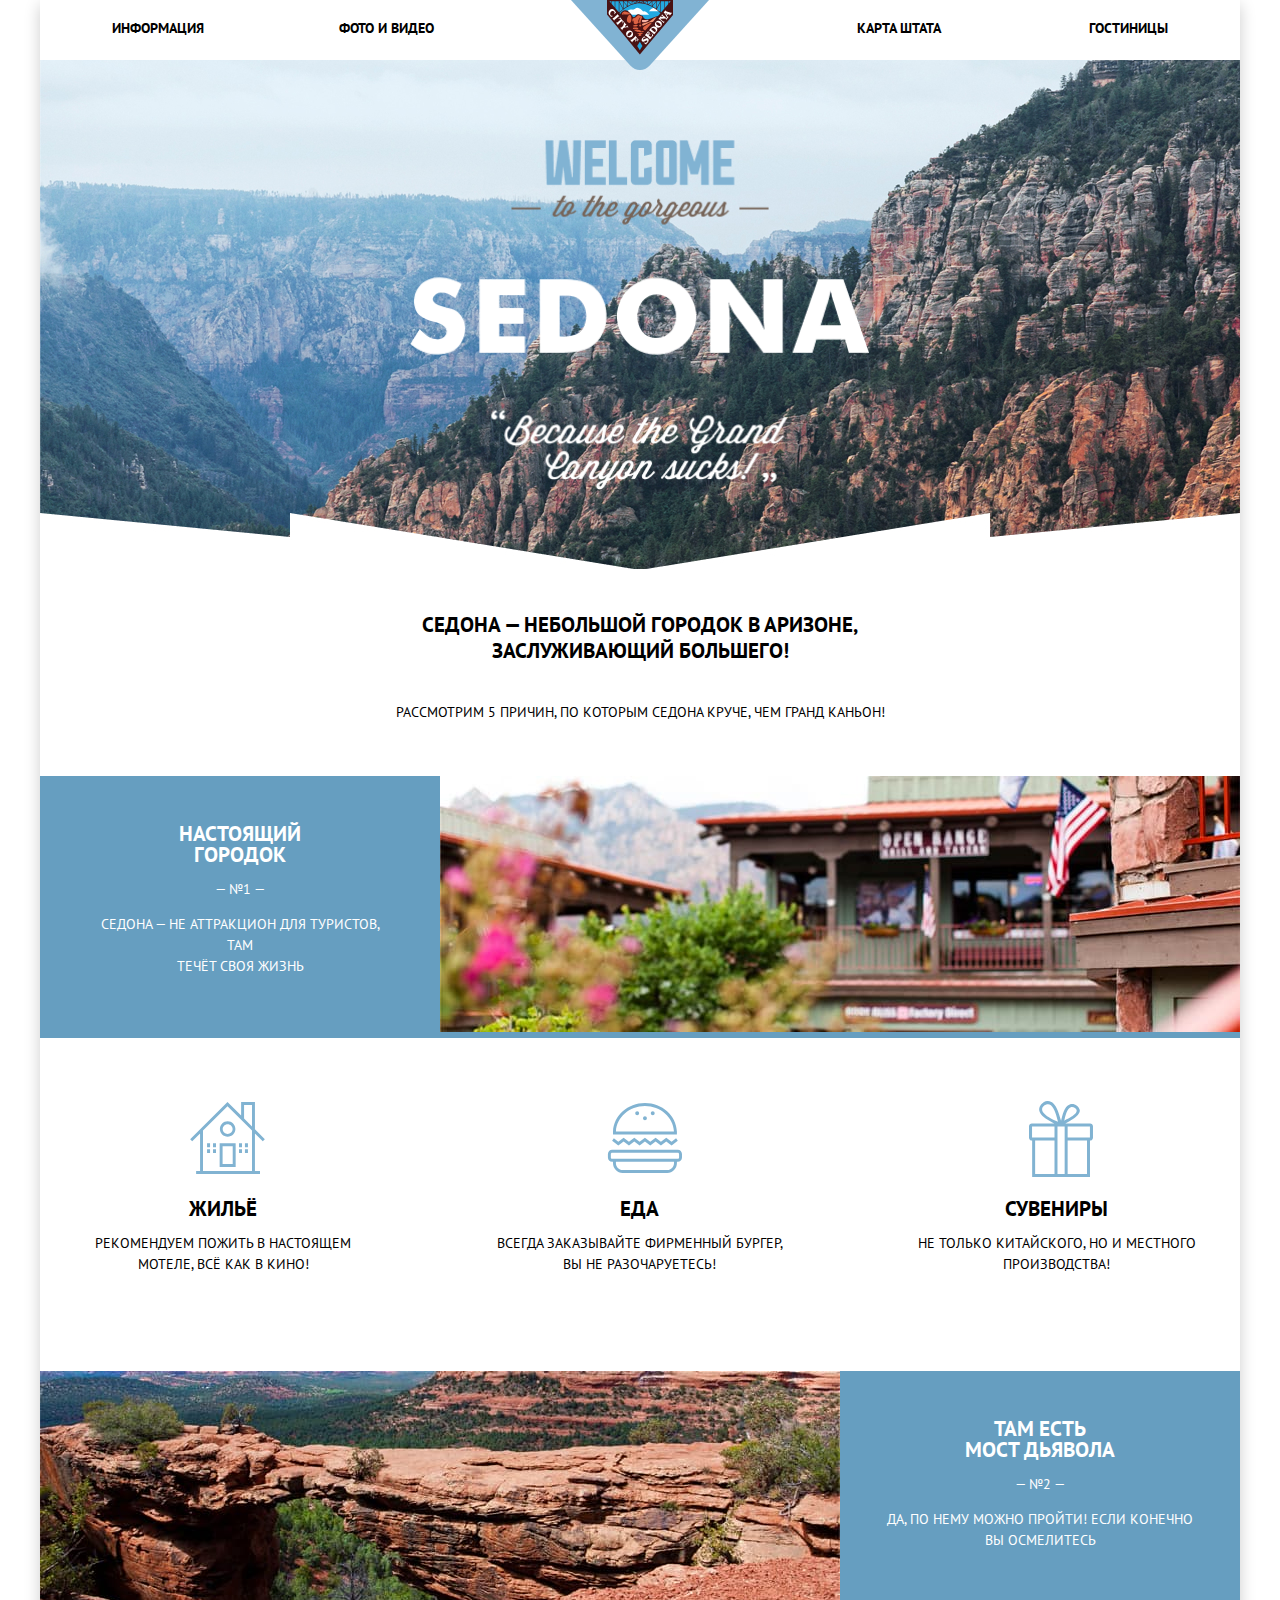
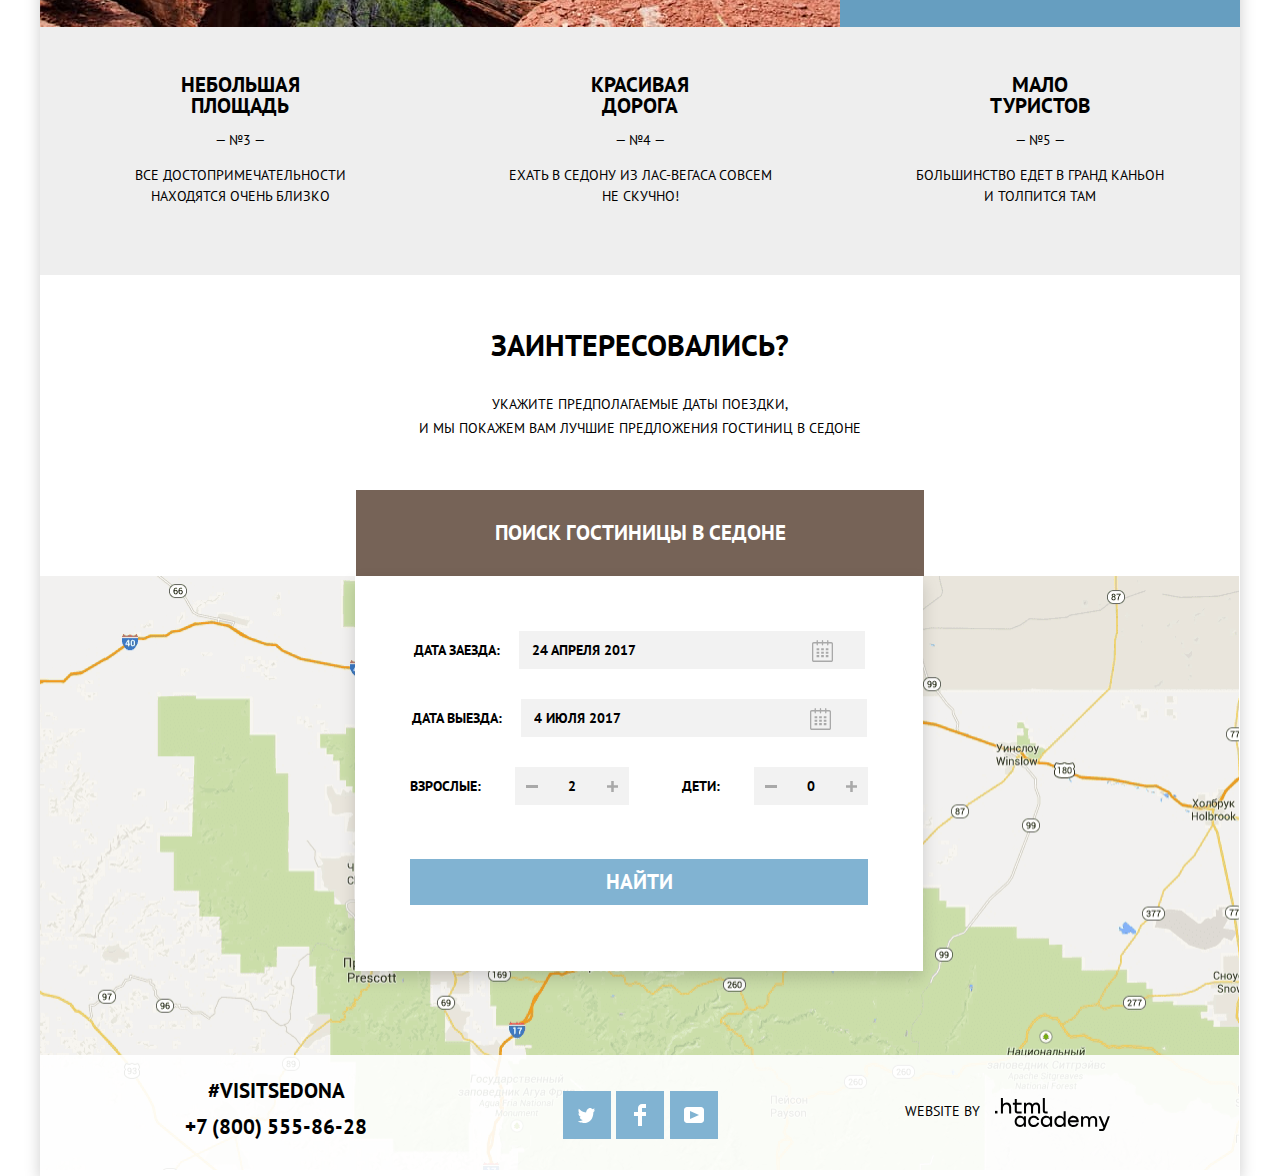
==== index.html @ 88c4867d "поправила ошибку" ====
<!DOCTYPE html>
<html class="page" lang="ru">

<head>
  <meta charset="utf-8">
  <title>Седона</title>
  <link rel="icon" href="favicon.ico">
  <link rel="icon" href="favicon/icon.svg" type="image/svg+xml">
  <link rel="apple-touch-icon" href="favicon/icon180.png">
  <link rel="manifest" href="manifest.webmanifest">
  <link rel="stylesheet"
    href="https://fonts.googleapis.com/css2?family=PT+Sans:wght@400;700&display=swap;subset=latin,cyrillic">
  <link href="css/normalize.css" rel="stylesheet">
  <link href="css/style.css" rel="stylesheet">
</head>

<body class="page-body">
  <div class="container">
    <header class="main-header">
      <a class="main-header-logo">
        <img src="img/logo_sedona.svg" width="138" height="70" alt="Логотип Седоны">
      </a>
      <nav class="main-navigation">
        <ul class="site-navigation reset-list">
          <li><a href="blank.html">Информация</a></li>
          <li><a href="blank.html">Фото и видео</a></li>
          <li><a href="blank.html">Карта штата</a></li>
          <li><a href="catalog.html">Гостиницы</a></li>
        </ul>
      </nav>
    </header>
    <main class="main main-index">
      <h1 class="visually-hidden">Седона</h1>
      <section class="welcome">
        <div class="welcome-intro"><img src="img/welcome.png" width="460" height="350"
            alt="Welcome to the gorgeous Sedona"></div>
        <section class="description">
          <h2>Седона — небольшой городок в Аризоне,<br>
            заслуживающий большего!</h2>
          <p>Рассмотрим 5 причин, по которым Седона круче, чем гранд каньон!</p>
        </section>
      </section>
      <section class="reasons">
        <h2 class="visually-hidden">Причины</h2>
        <ol class="reasons-list reset-list">
          <li class="reasons-item">
            <section class="first-reason">
              <h3>Настоящий<br>
                городок</h3>
              <p>— №1 —</p>
              <p>Седона — не аттракцион для туристов, там<br>
                течёт своя жизнь</p>
            </section>
            <div>
              <img class="reasons-img" src="img/town.jpg" width="800" height="256" alt="Городок">
            </div>
          </li>
          <li class="reasons-item">
            <section class="first-reason">
              <h3>Там есть<br>
                Мост дьявола</h3>
              <p>— №2 —</p>
              <p>Да, по нему можно пройти! Если конечно<br>
                вы осмелитесь</p>
            </section>
            <div class="two-reason">
              <img class="reasons-img" src="img/devil_bridge.jpg" width="800" height="256" alt="Мост дьявола">
            </div>
          </li>
          <li>
            <ol class="second-reasons-list reset-list">
              <li class="second-reasons-item">
                <section>
                  <h3>Небольшая<br>площадь</h3>
                  <p>— №3 —</p>
                  <p>Все достопримечательности<br>
                    находятся очень близко</p>
                </section>
              </li>
              <li class="second-reasons-item">
                <section >
                  <h3>Красивая<br>
                    дорога</h3>
                  <p>— №4 —</p>
                  <p>Ехать в Седону из Лас-вегаса совсем<br>
                    не скучно!</p>
                </section>
              </li>
              <li class="second-reasons-item">
                <section>
                  <h3>Мало<br>
                    туристов</h3>
                  <p>— №5 —</p>
                  <p>Большинство едет в Гранд каньон<br>
                    и толпится там</p>
                </section>
              </li>
            </ol>
          </li>
          <li class="advantages">
            <ul class="advantages-list reset-list">
              <li class="advantage-item advantage-item-house">
                <section>
                  <h3>Жильё</h3>
                  <p>Рекомендуем пожить в настоящем<br> мотеле, всё как в кино!</p>
                </section>
              </li>
              <li class="advantage-item advantage-item-food">
                <section>
                  <h3>Еда</h3>
                  <p>Всегда заказывайте фирменный бургер,<br> вы не разочаруетесь!</p>
                </section>
              </li>
              <li class="advantage-item advantage-item-souvenir">
                <section>
                  <h3>Сувениры</h3>
                  <p>Не только китайского, но и местного<br>
                    производства!</p>
                </section>
              </li>
            </ul>
          </li>
        </ol>
      </section>
      <section class="search-form">
        <h2>Заинтересовались?</h2>
        <p>Укажите предполагаемые даты поездки,<br>
          и мы покажем вам лучшие предложения гостиниц в Седоне</p>
        <button class="button button-brown button-big" type="button"><span>Поиск гостиницы в Седоне</span></button>
        <section class="search-form-popup">
          <form class="search-form-intro" action="catalog.html" method="get">
            <p class="search-item search-date">
              <label for="arrival-date">Дата заезда:</label>
              <input id="arrival-date" type="text" name="date" placeholder="24 апреля 2017">
            </p>
            <p class="search-item search-date">
              <label for="departure-date">Дата выезда:</label>
              <input id="departure-date" type="text" name="date" placeholder="4 июля 2017">
            </p>
            <div class="search-adults-children">
            <p class="search-item search-people">
              <label for="num-adults">Взрослые:</label>
              <input type="number" min="1" max="10" step="1" id="num-adults" name="num-adults" placeholder="2">
            </p>
            <p class="search-item search-people">
              <label for="num-children">Дети:</label>
              <input type="number" min="0" max="10" step="1" id="num-children" name="num-children" placeholder="0">
            </p>
            </div>
            <button class="button button-blue button-mid" type="submit"><span>Найти</span></button>
          </form>
        </section>
      </section>
      <section class="map">
        <img src="img/map.png" width="1199" height="594"
          alt="Карта, Седона расположена на юге от Флагстаффа по трассе 89А">
      </section>
    </main>
    <footer class="main-footer">
        <section class="footer-contacts">
          <p>#VISITSEDONA</p>
          <a class="phone" href="tel:+78005558628">+7 (800) 555-86-28</a>
        </section>
        <section class="footer-social">
          <ul class="reset-list">
            <li>
              <a class="social-button" href="#">
                <svg width="17" height="17" viewBox="0 0 17 17" fill="none" xmlns="http://www.w3.org/2000/svg">
                  <path
                    d="M10.95 1.14403C12.635 0.648028 13.934 1.41403 14.527 2.32303C15.2 2.09203 15.858 1.84203 16.538 1.61503C16.5249 2.30139 16.2117 2.94755 15.681 3.38303C16.366 3.55303 16.985 2.89203 16.985 2.89203C16.816 3.89203 15.979 4.68003 15.422 4.91603C15.191 11.666 12.247 16.133 5.34498 15.998H4.89898C4.48898 15.998 0.734977 15.538 0.000976562 14.111C2.27198 14.307 3.89398 13.689 4.69398 12.934C3.73398 12.634 2.01498 12.457 1.71498 9.98403C2.06398 10.09 2.27898 10.212 2.90498 10.103C1.70498 9.24703 0.373977 8.53003 0.447977 6.33003C0.732977 6.65803 1.51498 6.86603 1.78798 6.80203C1.08498 6.56103 -0.182023 3.44203 0.893977 1.85003C2.71198 3.70403 4.62898 5.45603 8.04598 5.62303C8.25398 3.33003 9.18298 1.79303 10.95 1.14403Z"
                    fill="white" />
                </svg>
              </a>
            </li>
            <li>
              <a class="social-button" href="#">
                <svg width="12" height="22" viewBox="0 0 12 22" fill="none" xmlns="http://www.w3.org/2000/svg">
                  <path d="M12 4V0H8C5.79086 0 4 1.79086 4 4V8H0V12H4V22H8V12H12V8H8V4H12Z" fill="white" />
                </svg>
              </a>
            </li>
            <li>
              <a class="social-button" href="#">
                <svg width="20" height="16" viewBox="0 0 20 16" fill="none" xmlns="http://www.w3.org/2000/svg">
                  <path fill-rule="evenodd" clip-rule="evenodd"
                    d="M3 0H17C18.65 0 20 1.35 20 3V13C20 14.65 18.65 16 17 16H3C1.35 16 0 14.65 0 13V3C0 1.35 1.35 0 3 0ZM6.027 4.002V11.998L15.014 8L6.027 4.002Z"
                    fill="white" />
                </svg>
              </a>
            </li>
          </ul>
        </section>
        <p class="footer-copyright">
          Website by
          <a class="logo-academy" href="https://htmlacademy.ru/intensive/htmlcss">
            <svg width="115" height="34" viewBox="0 0 115 34" fill="none" xmlns="http://www.w3.org/2000/svg">
              <g clip-path="url(#clip0)">
                <path d="M0 12.8806V15.4567H2.45789V12.8806H0Z" fill="black" />
                <path
                  d="M11.6466 4.52965C10.0863 4.52965 8.82534 5.23807 8.03454 6.26851H7.94905V0H5.91864V15.4566H7.94905V10.1541C7.94905 8.02886 9.27418 6.50466 11.2191 6.50466C13.0572 6.50466 14.1258 7.87858 14.1258 9.72478V15.4566H16.1563V9.35984C16.1563 6.41878 14.3396 4.52965 11.6466 4.52965Z"
                  fill="black" />
                <path
                  d="M26.6171 4.8303H21.8082V1.07349H19.7778V4.8303H17.8542V6.80531H19.7778V12.7947C19.7778 14.5121 20.7396 15.4567 22.4708 15.4567H26.6171V13.4602H22.8769C22.193 13.4602 21.8082 13.0738 21.8082 12.4083V6.80531H26.6171V4.8303Z"
                  fill="black" />
                <path
                  d="M41.1215 4.55103C39.497 4.55103 38.2576 5.34532 37.5736 6.61191H37.5095C36.8897 5.3668 35.7356 4.55103 34.154 4.55103C32.7434 4.55103 31.6746 5.30238 31.0336 6.35431H30.948V4.83011H29.0031V15.4565H31.0336V10.0038C31.0336 8.00729 32.0806 6.54752 33.6624 6.50458C35.1584 6.46164 36.0347 7.53502 36.0347 9.14507V15.4565H38.0652V9.83203C38.0652 7.44915 39.4758 6.50458 40.6941 6.50458C42.1688 6.50458 43.0452 7.53502 43.0452 9.14507V15.4565H45.0754V8.9304C45.0754 6.35431 43.6221 4.55103 41.1215 4.55103Z"
                  fill="black" />
                <path
                  d="M47.8271 12.7088C47.8271 14.4476 48.8103 15.4566 50.6269 15.4566H52.6359V13.4816H50.9261C50.2422 13.4816 49.8574 13.0952 49.8574 12.4297V0H47.8271V12.7088Z"
                  fill="black" />
                <path
                  d="M28.9048 19.7063H28.8192C28.027 18.6392 26.7425 17.8923 25.0295 17.8709C21.882 17.8282 19.6338 20.1544 19.6338 23.441C19.6338 26.749 21.9248 29.0752 25.008 29.0326C26.7637 29.0111 28.027 28.2215 28.8192 27.0903H28.9048V28.7336H30.9177V18.1697H28.9048V19.7063ZM25.3077 27.0691C23.081 27.0691 21.6679 25.4471 21.6679 23.441C21.6679 21.435 23.081 19.813 25.3077 19.813C27.4703 19.813 28.8836 21.435 28.8836 23.441C28.8836 25.4259 27.4703 27.0691 25.3077 27.0691Z"
                  fill="black" />
                <path
                  d="M44.2095 22.0111C43.717 19.6208 41.5973 17.8708 38.8139 17.8708C35.4524 17.8708 33.2042 20.3251 33.2042 23.4409C33.2042 26.5567 35.4524 29.0325 38.8139 29.0325C41.5973 29.0325 43.717 27.2397 44.2095 24.8281H42.0898C41.6617 26.1727 40.3984 27.0903 38.8354 27.0903C36.6513 27.0903 35.2381 25.447 35.2381 23.4409C35.2381 21.4349 36.6513 19.8129 38.8354 19.8129C40.4625 19.8129 41.6617 20.7733 42.0898 22.0111H44.2095Z"
                  fill="black" />
                <path
                  d="M55.0836 19.7063H54.998C54.2058 18.6392 52.921 17.8923 51.2081 17.8709C48.0607 17.8282 45.8125 20.1544 45.8125 23.441C45.8125 26.749 48.1036 29.0752 51.1866 29.0326C52.9425 29.0111 54.2058 28.2215 54.998 27.0903H55.0836V28.7336H57.0962V18.1697H55.0836V19.7063ZM51.4866 27.0691C49.2596 27.0691 47.8466 25.4471 47.8466 23.441C47.8466 21.435 49.2596 19.813 51.4866 19.813C53.6491 19.813 55.0622 21.435 55.0622 23.441C55.0622 25.4259 53.6491 27.0691 51.4866 27.0691Z"
                  fill="black" />
                <path
                  d="M68.6538 19.813H68.5682C67.776 18.6819 66.4483 17.8923 64.7568 17.871C61.6738 17.8283 59.3827 20.1545 59.3827 23.4624C59.3827 26.749 61.6309 29.0753 64.7783 29.0326C66.4483 29.0111 67.776 28.2642 68.5468 27.1972H68.6538V28.7336H70.6665V13.3679H68.6538V19.813ZM65.0568 27.0904C62.8298 27.0904 61.4168 25.4685 61.4168 23.4624C61.4168 21.4563 62.8298 19.8343 65.0568 19.8343C67.2193 19.8343 68.6324 21.4776 68.6324 23.4624C68.6324 25.4685 67.2193 27.0904 65.0568 27.0904Z"
                  fill="black" />
                <path
                  d="M78.3297 17.8708C75.0752 17.8708 72.8483 20.3678 72.8483 23.4623C72.8483 26.4714 74.9467 29.0325 78.3724 29.0325C80.8561 29.0325 82.8475 27.6879 83.5541 25.447H81.4342C80.9634 26.4502 79.8286 27.0903 78.4582 27.0903C76.5312 27.0903 75.1608 25.8098 75.0108 24.1666H83.7682C84.0464 20.6452 81.8412 17.8708 78.3297 17.8708ZM78.2868 19.8129C79.9783 19.8129 81.2416 20.8586 81.5627 22.3739H75.0538C75.3534 20.88 76.6168 19.8129 78.2868 19.8129Z"
                  fill="black" />
                <path
                  d="M98.1985 17.8921C96.5713 17.8921 95.3295 18.6817 94.6443 19.9409H94.5799C93.9591 18.703 92.8029 17.8921 91.2184 17.8921C89.8054 17.8921 88.7347 18.639 88.0924 19.6848H88.0068V18.1695H86.0583V28.7334H88.0924V23.3128C88.0924 21.328 89.1417 19.8768 90.7261 19.8341C92.2247 19.7915 93.1028 20.8585 93.1028 22.4591V28.7334H95.1368V23.1421C95.1368 20.7732 96.5499 19.8341 97.7703 19.8341C99.2477 19.8341 100.125 20.8585 100.125 22.4591V28.7334H102.16V22.2457C102.16 19.6848 100.704 17.8921 98.1985 17.8921Z"
                  fill="black" />
                <path
                  d="M109.441 27.0477L105.801 18.1697H103.553L108.392 29.7368L108.371 29.7794C108.028 30.6544 107.643 30.9745 106.701 30.9745H104.196V33.0019H106.701C108.542 33.0019 109.527 32.1696 110.212 30.3769L114.88 18.1697H112.803L109.441 27.0477Z"
                  fill="black" />
              </g>
              <defs>
                <clipPath id="clip0">
                  <rect width="115" height="33.0294" fill="white" />
                </clipPath>
              </defs>
            </svg>
          </a>
        </p>
    </footer>
  </div>
</body>

</html>
---- css/style.css ----
:root {
  --basic-blue: #81B3D2;
  --basic-dark-blue: #669EC0;
  --basic-deep-blue: #5496BD;
  --basic-brown: #766357;
  --basic-dark-brown: #604E43;
  --basic-deep-brown: #503E33;
  --basic-black: #000000;
  --basic-neutral: #eeeeee;
  --basic-gray: #f2f2f2;
  --basic-white: #ffffff;
  --basic-dark-gray: #888888;
  --basic-warm-gray: #BDBBBC;
  --basic-light-gray: #e5e5e5;
  --basic-pastel-gray: #ebebeb;
  --basic-deep-gray: #666666;
  --basic-shadow-black: rgba(0, 0, 0, 0.25);
  --basic-white-transparent: rgba(255, 255, 255, 0.3);
  --basic-transparent: rgba(255, 255, 255, 0.9);
  --basic-shadow-gray: rgba(0, 1, 1, 0.15);
  --basic-shadow-dark-gray: rgba(0, 1, 1, 0.2);
}

/*===== global =====*/

.page-body {
  width:100%;
  min-width: 1200px;
  margin: 0;
  padding: 0;
   
  font-family: "PT Sans", Arial, sans-serif;
  font-size: 14px;
  line-height: 21px;
  font-weight: 400;
  text-transform: uppercase;
  color: var(--basic-black);
}

.container{
  display: grid;
  grid-template-rows: min-content 1fr min-content;
  align-content: start;
  width: 1200px;
  margin: 0 auto;

  background-color: var(--basic-white);
  box-shadow: 0px 5px 15px var(--basic-shadow-dark-gray);
}

.reset-list{
  margin: 0;
  padding: 0;

  list-style: none;
}
.visually-hidden {
  position: absolute;
  width: 1px;
  height: 1px;
  margin: -1px;
  border: 0;
  padding: 0;
  white-space: nowrap;
  clip-path: inset(100%);
  clip: rect(0 0 0 0);
  overflow: hidden;
}

/*===== header =====*/

.main-header {
  display:grid;
}

.main-header-logo {
  grid-row-end: 3;
  grid-column-start:1 ;
  grid-row-start: 1;
  justify-self: center;
  z-index: 2;
}

.main-navigation {
  width: 100%;
  grid-column-start:1 ;
  grid-row-start: 1;
  line-height: 26px;
  font-weight: 700;
}

.site-navigation {
  display: grid;
  grid-template-columns: 1fr 1fr 1fr 1fr 1fr; 
  gap: 80px; 
  margin: 0 72px;
}

.site-navigation li:nth-child(3) {
  grid-column-start: -3 ;
  justify-self: end;
}
.site-navigation li:nth-child(4) {
  grid-column-start: -2 ;
  justify-self: end;
}

.site-navigation a {
  display: inline-block;
  padding: 0;
  margin: 15px 0;

  font-weight: 700;
  text-decoration: none;
  color: var(--basic-black);
}

.site-navigation a:hover {
  color: var(--basic-blue);
}

.site-navigation a:focus {
  color:  var(--basic-black);
  mix-blend-mode: normal;
  opacity: 0.3;
}

/*===== welcome =====*/

.welcome-intro {
  display: flex;

  width: 1200px;
  height: 510px;
  max-width: 100%;
  justify-content: center;
  align-items: center;

  background-color: var(--basic-dark-blue);
  background-image: url("../img/background-main.jpg");
  background-position: 0 0;
  background-repeat: no-repeat;
}

.description{
  width: 1200px;
  margin-bottom: 51px;

  line-height: 26px;
  text-align: center;
}

.description h2 {
  margin-top: 42px;
  margin-bottom: 35px;
  font-size: 21px;
}

/*===== main =====*/

.main {
  margin-top: -16px;
}

.main-index{
  grid-column-start: 1;
  grid-row-end:-1;
}

.reasons-list {
  display:grid;
  grid-template-rows: min-content min-content min-content min-content ;
}
 
.reasons-item {
  display:grid;
  grid-template-columns: 1fr 1fr;
  margin: 0;
  padding: 0;
  justify-content: center;

  background-color: var(--basic-dark-blue);
}

.reasons-item:first-child{
  order:-2;
}

.reasons-img {
  display:block;
}

.two-reason{
  order:-1;
}

.reasons h3 {
  margin: 0;
  font-size: 21px;
}

.first-reason {
  padding: 47px;
  
  color: var(--basic-white);
  text-align: center;
}

.second-reasons-list {
  display: grid;
  grid-template-columns: 1fr 1fr 1fr;
  justify-content: center;
  padding-top: 47px;
  padding-bottom: 54px;

  background-color: var(--basic-neutral);
}

.second-reasons-item {
  text-align: center;
}

.advantages {
  order:-1;
}

.advantages-list{
  display:grid;
  grid-template-columns: 1fr 1fr 1fr;
  grid-gap: 50px;
  margin-top: 160px;
  margin-bottom: 82px;

  text-align: center;
}

.advantage-item{
  position: relative;
}

.advantage-item::before {
  position: absolute;
  content: "";
  top: -100px;
  left: 150px;
  width: 75px;
  height: 80px;
  background-repeat:no-repeat ;
  background-position: 50% 50% ;
}

.advantage-item-house::before{
  background-image: url("../img/icons/house-icon.svg");
}

.advantage-item-food::before{
  background-image: url("../img/icons/food-icon.svg");
}

.advantage-item-souvenir::before{
  background-image: url("../img/icons/souvenir-icon.svg");
}

/*===== button =====*/

.button {
  font-size: 21px;
  line-height: 26px;
  font-weight: 700;
  text-align: center;
  text-transform: uppercase;
  vertical-align: middle;
  color: var(--basic-white);

  border: none;
}

.button-small{
  padding: 3px;
  font-size: 14px;
  line-height: 21px;
}

.button-big {
  padding: 30px;
  width: 568px;
}
.button-mid {
  padding: 10px;
  width: 458px; 
}
.button.button-blue.button-mid {
  margin-top: 54px;
}
.button-blue.button-small {
  width: 110px;
}
.button-brown.button-small {
  width: 142px;
}

.button-blue {
  background-color: var(--basic-blue);
}

.button-blue:hover {
  background: var(--basic-dark-blue);
}

.button-blue:focus {
  background: var(--basic-deep-blue);
  box-shadow: 0px 4px 4px var(--basic-shadow-black);
}

.button-blue:focus span{
  mix-blend-mode: normal;
  opacity: 0.3;
}

.button-brown {
  background-color: var(--basic-brown);
}

.button-brown:hover {
  background: var(--basic-dark-brown);
}

.button-brown:focus {
  background: var(--basic-deep-brown);
  box-shadow: 0px 4px 4px  var(--basic-shadow-black);
}

.button-brown:focus span {
  mix-blend-mode: normal;
  opacity: 0.3;
}

.button-transparent {
  padding: 7px 35px;
  margin-left: 95px;
  margin-top: 10px;

  font-size: 14px;
  line-height: 21px;
  font-weight: 400;
  color: var(--basic-white);
  
  background-color: transparent;
  border: solid 2px var(--basic-white);
  border-radius: 2px;
}

.button-transparent:hover {
  color: var(--basic-black);
  background-color: var(--basic-white);
}

.button-sort{
  padding: 0;
  margin-right: 32px;

  text-transform: uppercase;
  text-decoration: underline;

  background-color: transparent;
  border: none;
  opacity: 0.3;
}

.button-sort:hover {
  color: var(--basic-blue);
  opacity: 1;
}

.button-sort:focus {
  opacity: 1;
  text-decoration: none;
}

.button-sort:active {
  color: var(--basic-blue);
  text-decoration: none;
  opacity: 1;
}

.button-arrow {
  margin-top: 26px;
  margin-left: 12px;
  padding: 0;
  width: 11px;
  height: 10px;
  border: none;
  background-color: transparent;
}

.button-arrow:hover path{
  fill: var(--basic-black)
}

.button-arrow:focus path,
.button-arrow:active path{
  fill: var(--basic-blue)
}

/*===== search-form =====*/

.search-form {
  position: relative;
  margin-top: 58px;
  line-height: 24px;
  text-align: center;
}
.search-form h2 {
  font-size: 30px;
  margin-bottom: 35px;
}
.search-form > p {
  margin-bottom: 50px;
}

.search-form-popup {
  position: absolute;
  left: 315px;

  width: 568px;
  height: 395px;
  line-height: 26px;
  font-weight: 700;

  background: var(--basic-white);
  box-shadow: 0px 7px 15px var(--basic-shadow-gray);
}

.search-form-intro {
  display: flex;
  flex-wrap: wrap;
  margin: 55px;
}

.search-item ,
.search-item label {
  margin: 0;
}

.search-item input {
  height: 38px;
  font:inherit;
  color: var(--basic-black);
  text-transform: uppercase;
  background-color: var(--basic-gray);
  border: none;
  outline: none;
}
.search-item input::placeholder {
  color:var(--basic-black);
}

.search-item input:hover {
  background-color: var(--basic-pastel-gray);
}

.search-item input:focus {
  height: 34px;
  background-color: var(--basic-white);
  border: 2px solid var(--basic-light-gray);
}
.search-date input:focus {
  width: 316px;
}
.search-people input:focus {
  width: 110px;
}

.search-date {
  width:460px;
  margin-bottom: 30px;
}

.search-date input { 
  width: 320px;
  padding: 0 13px;
  margin-left: 15px;
}
.search-date label{
  position: relative;
}

.search-date label::after{
  content: "";
  position: absolute;
  top: -10px;
  left: 390px;
  width: 38px;
  height: 38px;
  background-color:transparent;
  background-image: url("../img/icons/calendar-icon.svg");
  background-repeat: no-repeat;
  background-position:center;
}

.search-adults-children {
  display: flex;
  width: 458px;
  justify-content: space-between;
}

input[type="number"]::-webkit-outer-spin-button,
input[type="number"]::-webkit-inner-spin-button {
    -webkit-appearance: none; 
}

input[type='number'],
input[type="number"]:hover,
input[type="number"]:focus {
    appearance: none;
    -moz-appearance: textfield;
}

.search-people input{
  width: 114px;
  padding: 0;
  text-align: center;
  margin-left: 30px;
}

.search-people label{
  position: relative;
}

.search-people label::before{
  content: "";
  position: absolute;
  top: -10px;
  right: -70px;
  width: 38px;
  height: 38px;
  background-color:transparent;
  background-image: url("../img/icons/minus-icon.svg");
  background-repeat: no-repeat;
  background-position:center;
}

.search-people label::after{
  content: "";
  position: absolute;
  top: -10px;
  right: -150px;
  width: 38px;
  height: 38px;
  background-color:transparent;
  background-image: url("../img/icons/plus-icon.svg");
  background-repeat: no-repeat;
  background-position:center; 
}


/*===== footer =====*/

.main-footer {
  display:grid;
  grid-template-columns: 1fr 1fr 1fr;
  align-self: end;
  grid-row-end: -1;
  grid-column-start: 1;
  padding-bottom: 36px;
  line-height: 26px;
  background: var(--basic-transparent);
}

.footer-contacts {
  margin-top: 23px;
  margin-left: 72px;
  font-size: 21px;
  line-height: 26px;
  color: var(--basic-black);
  font-weight: 700;
  text-align: center;
}
.footer-contacts p{
  margin: 0;
  margin-bottom: 10px;
}

.phone {
  color: var(--basic-black);
  text-decoration: none;
}
.logo-academy {
  margin-left: 15px;
}

.logo-academy:hover path {
  fill: var(--basic-blue)
}

.logo-academy:focus path {
  fill: var(--basic-warm-gray);
}

.footer-copyright{
  display: flex;
  justify-self: end;
  align-items: auto;
  align-self: flex-end;
  margin: 0;
  margin-right: 130px;
}

.footer-social {
  margin-top: 36px;
  width: 155px;
  justify-self: center;
  text-align: center;
}
.footer-social ul{

  display: flex;
  flex-wrap: wrap;
  
  justify-content: space-between;
}

/*===== social button =====*/

.social-button {
  display: flex;
  justify-content: center;
  align-items: center;

  width: 48px;
  height: 48px;

  color: inherit;

  background-color: var(--basic-blue);
}

.social-button:hover {
  background: var(--basic-dark-blue);
}

.social-button:focus {
  background: var(--basic-deep-blue);
}

.social-button:focus path {
  mix-blend-mode: normal;
  opacity: 0.3;
}

/*===== catalog =======*/

.filters {
  width: 1200px;
  max-width: 100%;
  height: 217px;

  color: var(--basic-white);

  background-color: var(--basic-dark-blue);
  background-image: url("../img/background.jpg");
  background-position: 0 0;
  background-repeat: no-repeat;
}

.filters-form {
  display: grid;
  grid-template-columns: 250px 250px 1fr;
  margin: 0 72px;
  padding-top: 26px ;
}

.filters legend {
  font-size: 16px;
  font-weight: 700;
  margin-bottom: 25px;
}

.filter {
  margin: 0;
  padding: 0;
  border: none;
}

.filter:last-child {
  justify-self: end;
}

.filter-option {
  margin-left: 38px;
  margin-bottom: 25px ;
}

.filter-option label {
  position: relative;
  display: block;
}

.filter-input-checkbox + label::after {
  content: "";
  position: absolute;
  top: 0;
  left: -38px;
  width: 23px;
  height: 23px;
  background-image: url("../img/icons/checkbox-off.svg");
  background-repeat: no-repeat;
  background-position: 0 0;
}
.filter-input-checkbox:checked + label::after {
  content: "";
  position: absolute;
  top: 0;
  left: -38px;
  width: 23px;
  height: 23px;
  background-image: url("../img/icons/checkbox-on.svg");
  background-repeat: no-repeat;
  background-position: 0 0;
}
.filter-input-checkbox:disabled + label::after,
.filter-input-checkbox:checked:disabled +label::after {
  opacity: 0.3;
}

.price-controls {
  display: flex;
  justify-content: space-between;
  position: relative;
  padding: 0px 52px;
  width: 212px;
  height: 36px;
  border: solid 2px var(--basic-white);
  border-radius: 2px;
}

.price-controls input {
  width: 40px;
  padding:11px 0;
  text-align:left;
  border: none;
  background-color: transparent;
  color: var(--basic-white);
  outline: 0;
}

.price-controls .line {
  position: absolute;
  left: 159px;
  top: 7px;
  width: 2px;
  height: 22px;
  background-color: var(--basic-white);
}

.range-controls {
  position: relative;
  height: 9px;
  padding-top: 9px;
  margin-bottom: 20px;
}
.range-controls .scale {
  width: 316px;
  margin: 10px 0;
  height: 2px;
  background: var(--basic-white-transparent);
  mix-blend-mode: normal;
 
  box-shadow: 0px 4px 4px  var(--basic-shadow-black);
}

.range-controls .bar {
  width: 248px;
  height: 2px;
  background: var(--basic-white);
}

.range-controls .toggle {
  position: absolute;
  top: 11px;
  left: 0;
  width: 20px;
  height: 20px;
  background-image: url("../img/icons/filter-button.svg");
  background-position: center;
  background-repeat: no-repeat;
}

.range-controls .toggle-max {
  left: 248px;
}

.result {
  display:flex;
 align-items: flex-start;
  margin: 0 72px;
}

.result h2 {
  margin-top: 15px;
  margin-right: 48px;
  margin-bottom: 45px;
}

.sort {
  display: flex;
  margin: 0;
  margin-top: 17px;
  font-size: 12px;
  line-height: 18px;
}

.sort p {
  margin: 0;
  margin-right: 40px;
}

.sort-up-down {
  flex-grow: 1;
  text-align: end;
}

.catalog-item {
  border-top: solid 2px var(--basic-light-gray);
}

.catalog-item:last-child {
  border-bottom: solid 2px var(--basic-light-gray);
}

.product{
  display: grid;
  grid-template-columns: 135px 1fr 130px;
  grid-gap: 29px;
  margin: 30px 72px;
}

.product-image {
  order:-1;
}

.product-description {
  display: flex;
 
  flex-wrap: wrap;
  width: 260px;
}

.product-description p{
  width: 110px;
  margin: 0;
  margin-right: 6px; 
}

.product a {
  margin-top: 0;
  margin-bottom: 7px;
  font-size: 21px;
  line-height: 26px;
  font-weight: 700;
  text-decoration: none;
  color: var(--basic-black);
}

.product a:hover{
  color: var(--basic-blue);
}

.product a:focus {
  color:  var(--basic-black);
  mix-blend-mode: normal;
  opacity: 0.3;
}

.product-rating {
  display: flex;
  flex-direction: column;
  justify-content: space-between;
}

.rating-stars {
  align-self: flex-end;
}

.product-rating span {
  padding: 3px 15px;

  color: var(--basic-deep-gray);
  background-color: var(--basic-gray);
}
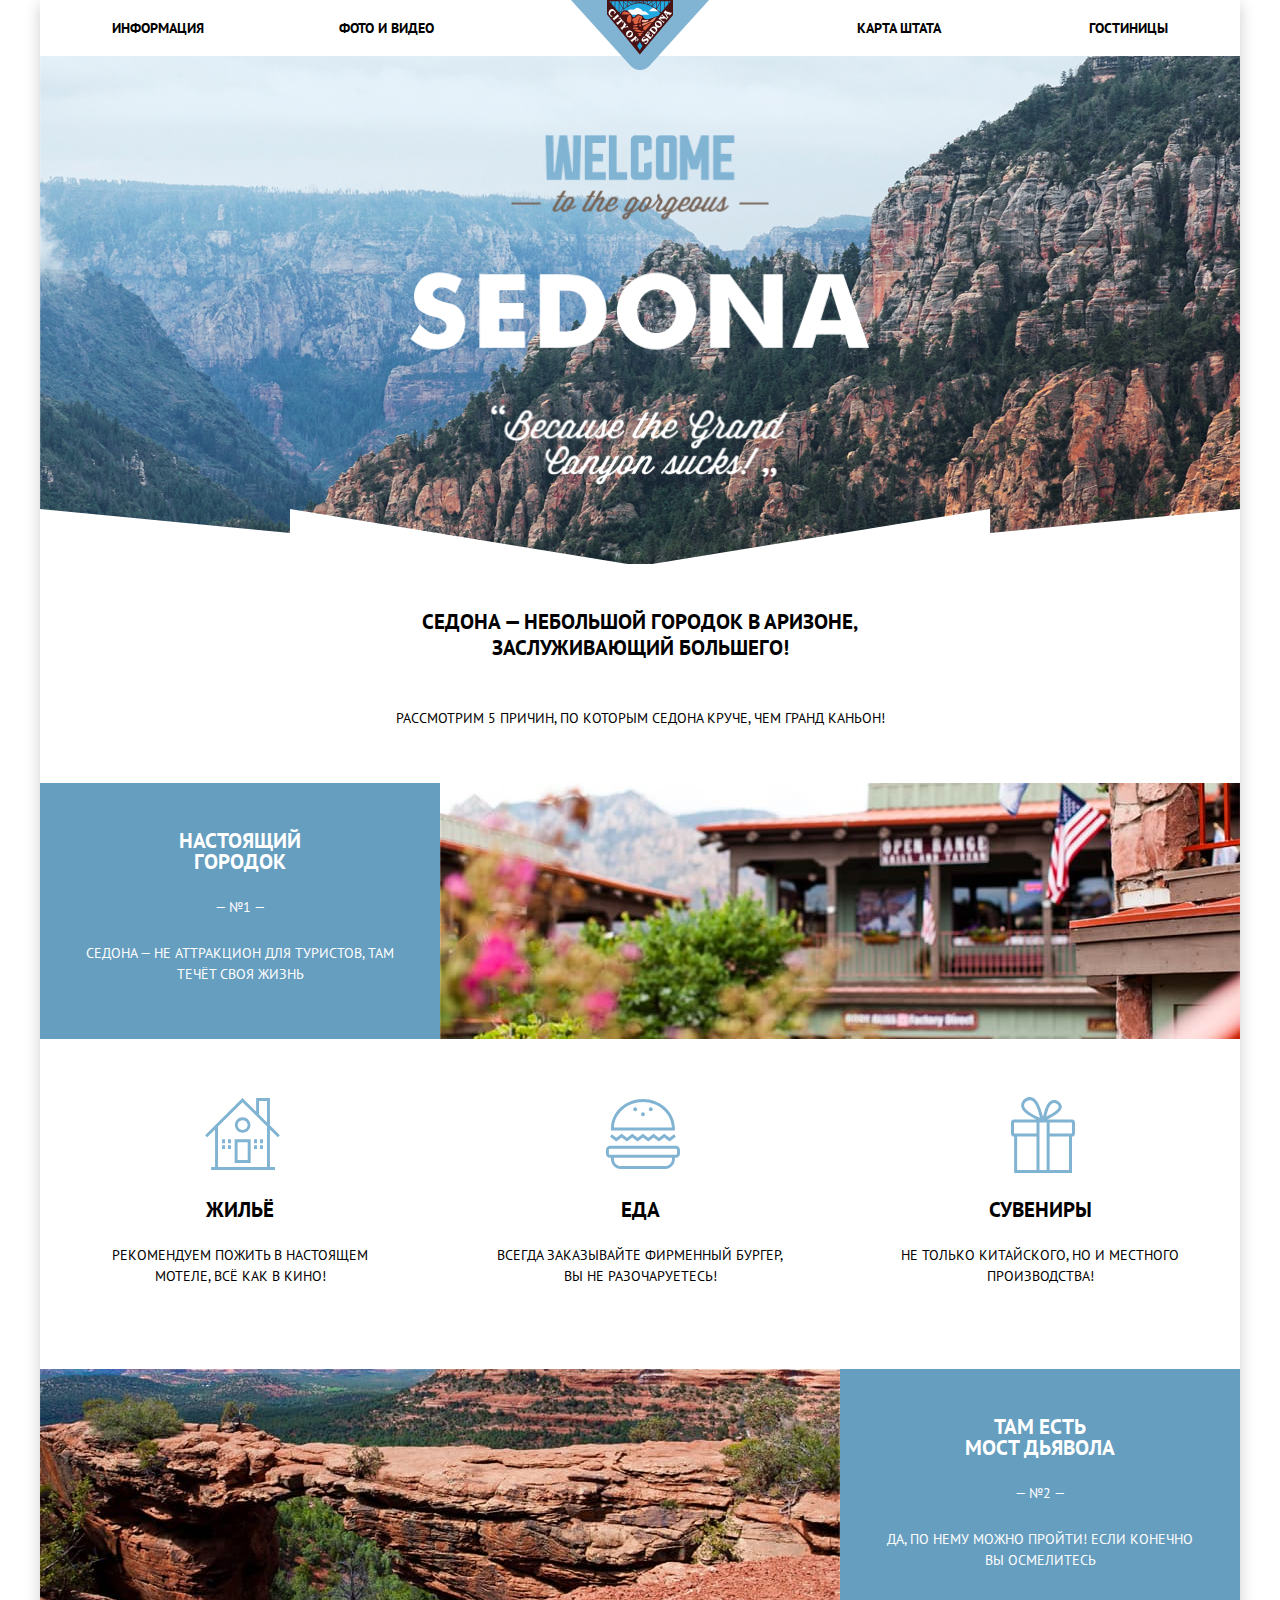
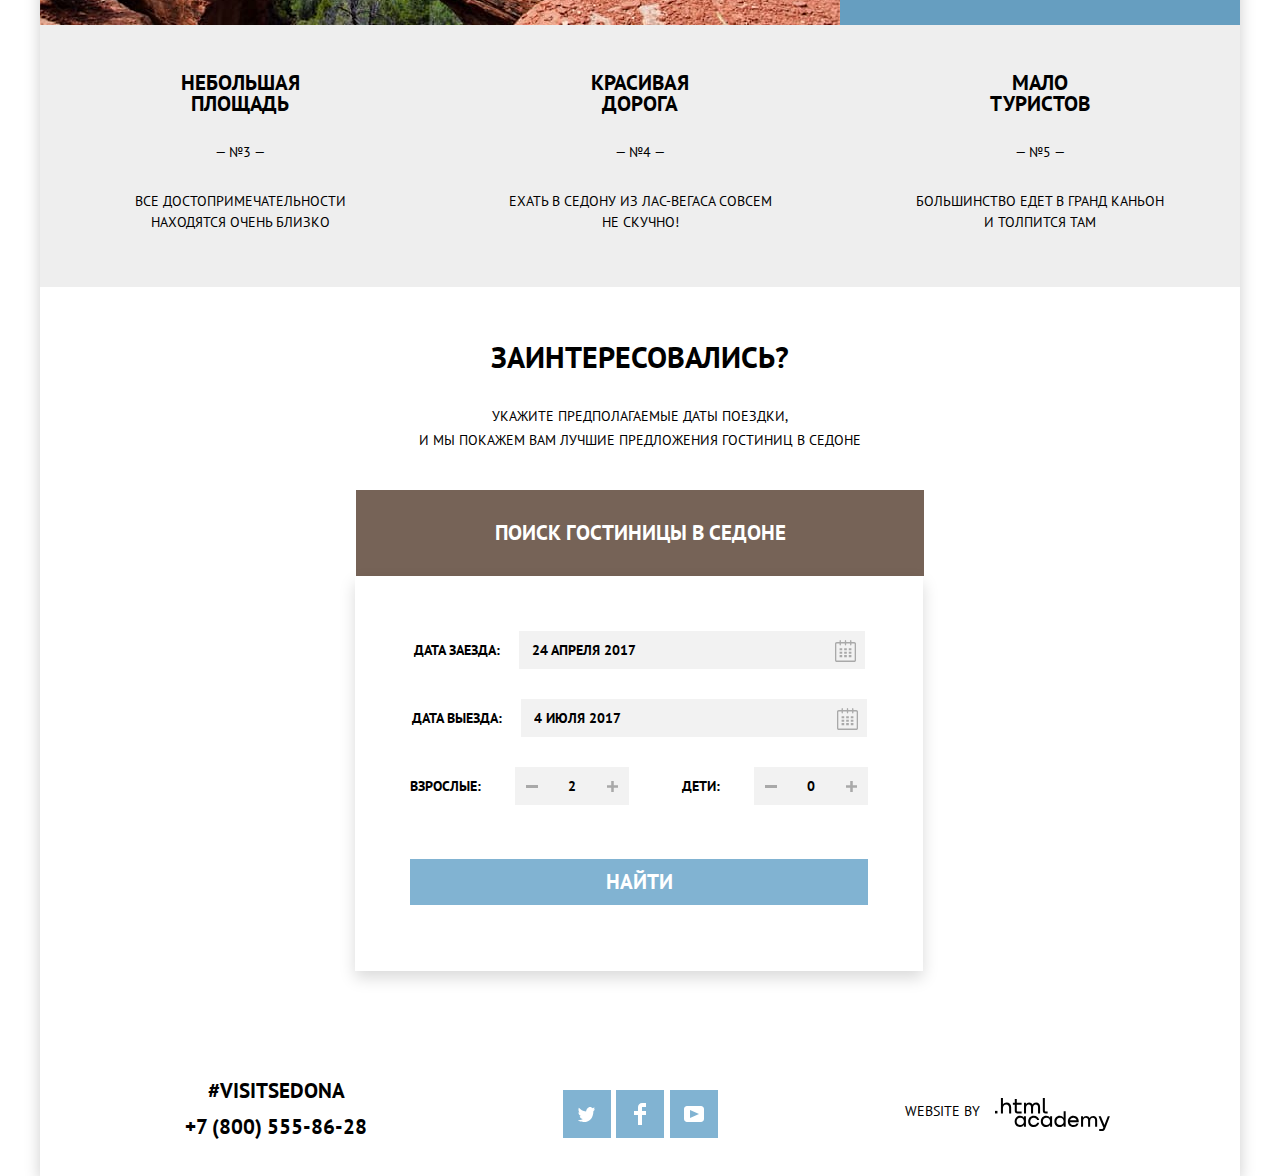
==== commit 020375a0: "завершение верстки главной страницы" ====
--- a/index.html
+++ b/index.html
@@ -152,8 +152,9 @@
         </section>
       </section>
       <section class="map">
-        <img src="img/map.png" width="1199" height="594"
-          alt="Карта, Седона расположена на юге от Флагстаффа по трассе 89А">
+        <iframe src="https://www.google.com/maps/embed?pb=!1m18!1m12!1m3!1d52385.18050596735!2d-111.83015794715254!3d34.85437338104664!2m3!1f0!2f0!3f0!3m2!1i1024!2i768!4f13.1!3m3!1m2!1s0x872da132f942b00d%3A0x5548c523fa6c8efd!2z0KHQtdC00L7QvdCwLCDQkNGA0LjQt9C-0L3QsCA4NjMzNiwg0KHQqNCQ!5e0!3m2!1sru!2sru!4v1624566193562!5m2!1sru!2sru" width="1200" height="594" style="border:0;" allowfullscreen="" loading="lazy"></iframe>
+        <!-- <img src="img/map.png" width="1199" height="594"
+          alt="Карта, Седона расположена на юге от Флагстаффа по трассе 89А"> -->
       </section>
     </main>
     <footer class="main-footer">
--- a/css/style.css
+++ b/css/style.css
@@ -131,7 +131,7 @@
   display: flex;
 
   width: 1200px;
-  height: 510px;
+  height: 508px;
   max-width: 100%;
   justify-content: center;
   align-items: center;
@@ -144,22 +144,22 @@
 
 .description{
   width: 1200px;
-  margin-bottom: 51px;
+  margin-bottom: 52px;
 
   line-height: 26px;
   text-align: center;
 }
 
 .description h2 {
-  margin-top: 42px;
-  margin-bottom: 35px;
+  margin-top: 45px;
+  margin-bottom: 44px;
   font-size: 21px;
 }
 
 /*===== main =====*/
 
 .main {
-  margin-top: -16px;
+  margin-top: -20px;
 }
 
 .main-index{
@@ -196,14 +196,19 @@
 
 .reasons h3 {
   margin: 0;
+  margin-top: 7px;
+  
   font-size: 21px;
 }
 
-.first-reason {
-  padding: 47px;
-  
+.first-reason { 
+  padding: 40px;
   color: var(--basic-white);
   text-align: center;
+}
+.first-reason p {
+  margin: 0;
+  margin-top: 25px ;
 }
 
 .second-reasons-list {
@@ -215,12 +220,22 @@
 
   background-color: var(--basic-neutral);
 }
+.second-reasons-item h3 {
+  margin: 0;
+}
+
+.second-reasons-item p {
+  margin: 0;
+  margin-top: 28px;
+}
 
 .second-reasons-item {
+  padding: 0 30px;
   text-align: center;
 }
 
 .advantages {
+  margin: 0 25px;
   order:-1;
 }
 
@@ -229,20 +244,24 @@
   grid-template-columns: 1fr 1fr 1fr;
   grid-gap: 50px;
   margin-top: 160px;
-  margin-bottom: 82px;
+  margin-bottom: 68px;
 
   text-align: center;
 }
 
 .advantage-item{
   position: relative;
+}
+.advantage-item h3 {
+  margin: 0;
+  margin-bottom: 25px ;
 }
 
 .advantage-item::before {
   position: absolute;
   content: "";
-  top: -100px;
-  left: 150px;
+  top: -105px;
+  left: 140px;
   width: 75px;
   height: 80px;
   background-repeat:no-repeat ;
@@ -273,6 +292,7 @@
   color: var(--basic-white);
 
   border: none;
+   cursor: pointer;
 }
 
 .button-small{
@@ -413,12 +433,15 @@
 .search-form h2 {
   font-size: 30px;
   margin-bottom: 35px;
+  padding: 0 50px;
 }
 .search-form > p {
-  margin-bottom: 50px;
+  margin-bottom: 38px;
+  padding: 0 50px;
 }
 
 .search-form-popup {
+  /* display: none; */
   position: absolute;
   left: 315px;
 
@@ -450,8 +473,23 @@
   background-color: var(--basic-gray);
   border: none;
   outline: none;
+  cursor: pointer;
 }
 .search-item input::placeholder {
+  color:var(--basic-black); 
+}
+.search-item input::-webkit-input-placeholder { 
+  color:var(--basic-black);
+}
+.search-item input:-moz-placeholder { 
+  color:var(--basic-black);
+  opacity:  1;
+}
+.search-item input::-moz-placeholder { 
+  color:var(--basic-black);
+  opacity:  1;
+}
+.search-item input:-ms-input-placeholder {
   color:var(--basic-black);
 }
 
@@ -489,7 +527,7 @@
   content: "";
   position: absolute;
   top: -10px;
-  left: 390px;
+  right: -365px;
   width: 38px;
   height: 38px;
   background-color:transparent;
@@ -562,13 +600,14 @@
   align-self: end;
   grid-row-end: -1;
   grid-column-start: 1;
+  z-index: 2;
   padding-bottom: 36px;
   line-height: 26px;
   background: var(--basic-transparent);
 }
 
 .footer-contacts {
-  margin-top: 23px;
+  margin-top: 20px;
   margin-left: 72px;
   font-size: 21px;
   line-height: 26px;
@@ -607,7 +646,7 @@
 }
 
 .footer-social {
-  margin-top: 36px;
+  margin-top: 32px;
   width: 155px;
   justify-self: center;
   text-align: center;
@@ -712,7 +751,7 @@
   position: absolute;
   top: 0;
   left: -38px;
-  width: 23px;
+  width: 27px;
   height: 23px;
   background-image: url("../img/icons/checkbox-on.svg");
   background-repeat: no-repeat;
@@ -779,8 +818,8 @@
   position: absolute;
   top: 11px;
   left: 0;
-  width: 20px;
-  height: 20px;
+  width: 21px;
+  height: 21px;
   background-image: url("../img/icons/filter-button.svg");
   background-position: center;
   background-repeat: no-repeat;
@@ -788,6 +827,9 @@
 
 .range-controls .toggle-max {
   left: 248px;
+}
+.range-controls .toggle:hover {
+  transform: scale(1.25);
 }
 
 .result {
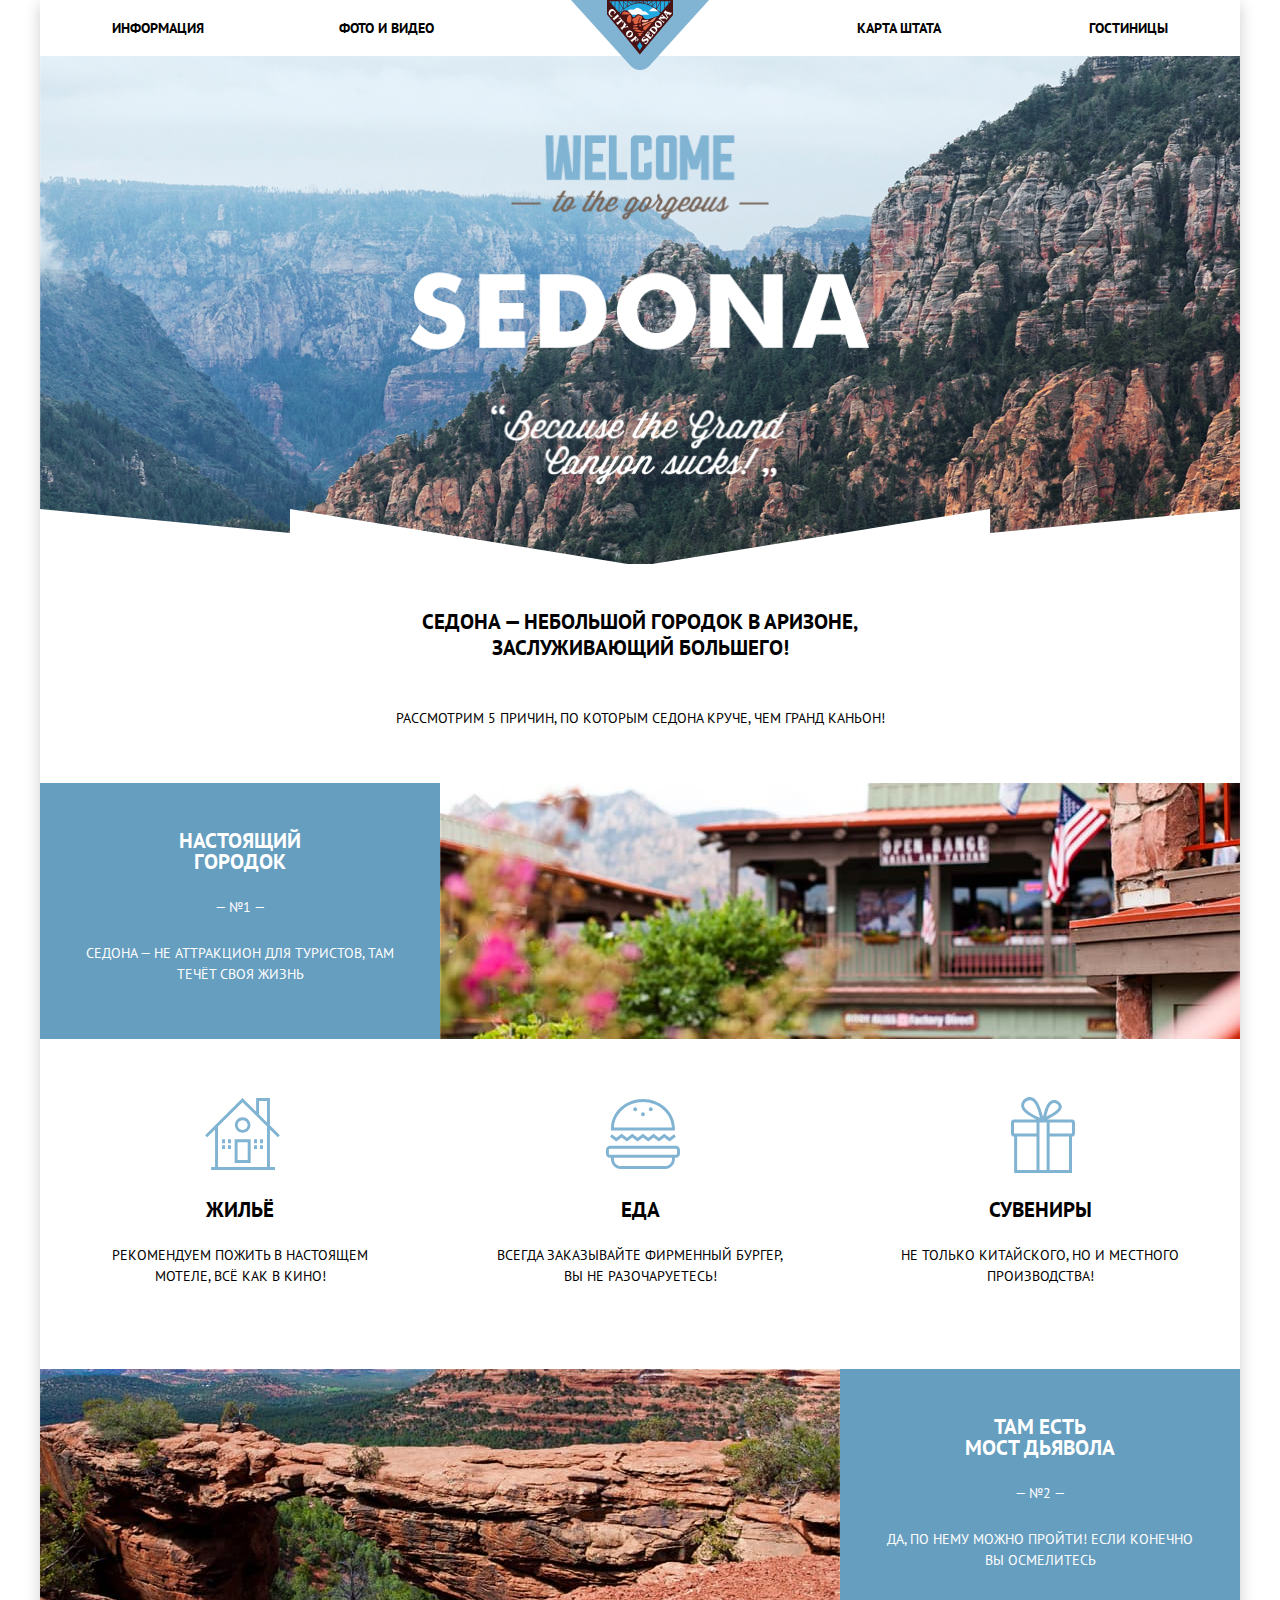
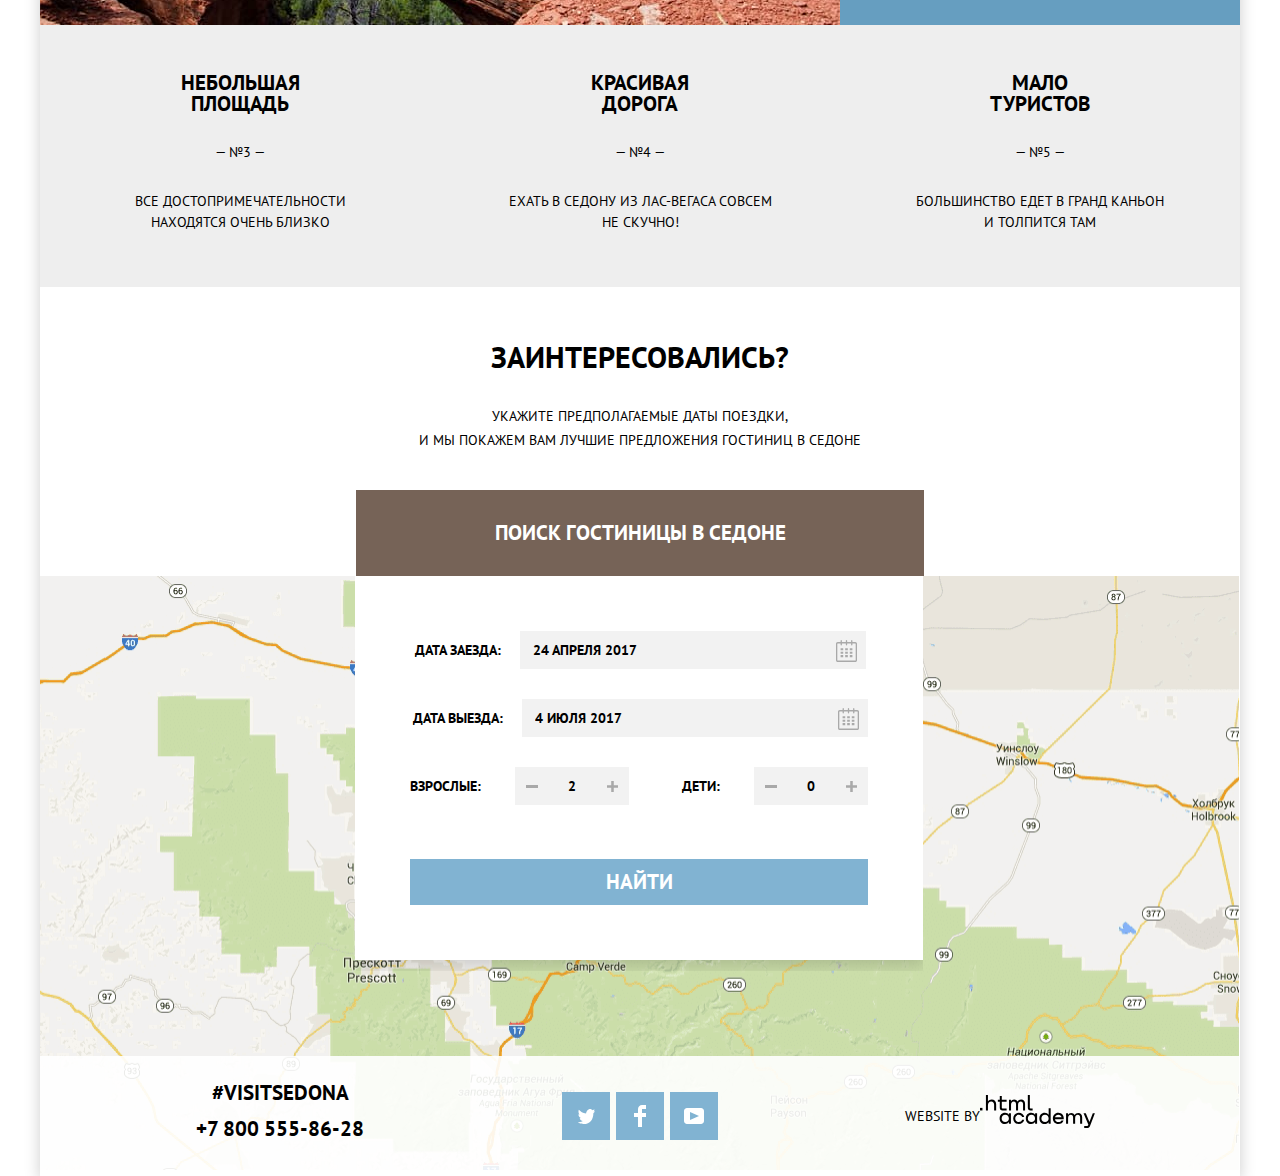
==== commit 3a1839c0: "доступность" ====
--- a/index.html
+++ b/index.html
@@ -126,16 +126,17 @@
         <h2>Заинтересовались?</h2>
         <p>Укажите предполагаемые даты поездки,<br>
           и мы покажем вам лучшие предложения гостиниц в Седоне</p>
-        <button class="button button-brown button-big" type="button"><span>Поиск гостиницы в Седоне</span></button>
-        <section class="search-form-popup">
+        <button class="button button-brown button-search" type="button"><span>Поиск гостиницы в Седоне</span></button>
+        <div class="box-popup">
+        <section class="search-form-popup popup-show">
           <form class="search-form-intro" action="catalog.html" method="get">
             <p class="search-item search-date">
               <label for="arrival-date">Дата заезда:</label>
-              <input id="arrival-date" type="text" name="date" placeholder="24 апреля 2017">
+              <input id="arrival-date" type="text" name="arrival-date" placeholder="24 апреля 2017">
             </p>
             <p class="search-item search-date">
               <label for="departure-date">Дата выезда:</label>
-              <input id="departure-date" type="text" name="date" placeholder="4 июля 2017">
+              <input id="departure-date" type="text" name="departure-date" placeholder="4 июля 2017">
             </p>
             <div class="search-adults-children">
             <p class="search-item search-people">
@@ -150,23 +151,25 @@
             <button class="button button-blue button-mid" type="submit"><span>Найти</span></button>
           </form>
         </section>
-      </section>
-      <section class="map">
-        <iframe src="https://www.google.com/maps/embed?pb=!1m18!1m12!1m3!1d52385.18050596735!2d-111.83015794715254!3d34.85437338104664!2m3!1f0!2f0!3f0!3m2!1i1024!2i768!4f13.1!3m3!1m2!1s0x872da132f942b00d%3A0x5548c523fa6c8efd!2z0KHQtdC00L7QvdCwLCDQkNGA0LjQt9C-0L3QsCA4NjMzNiwg0KHQqNCQ!5e0!3m2!1sru!2sru!4v1624566193562!5m2!1sru!2sru" width="1200" height="594" style="border:0;" allowfullscreen="" loading="lazy"></iframe>
-        <!-- <img src="img/map.png" width="1199" height="594"
-          alt="Карта, Седона расположена на юге от Флагстаффа по трассе 89А"> -->
+        </div>
+      </section>
+      <section>
+        <div class="google-map"><iframe src="https://www.google.com/maps/embed?pb=!1m18!1m12!1m3!1d52385.18050596735!2d-111.83015794715254!3d34.85437338104664!2m3!1f0!2f0!3f0!3m2!1i1024!2i768!4f13.1!3m3!1m2!1s0x872da132f942b00d%3A0x5548c523fa6c8efd!2z0KHQtdC00L7QvdCwLCDQkNGA0LjQt9C-0L3QsCA4NjMzNiwg0KHQqNCQ!5e0!3m2!1sru!2sru!4v1624566193562!5m2!1sru!2sru" width="1200" height="594" style="border:0;" allowfullscreen="" loading="lazy"></iframe></div>
+        <div class="map"><img src="img/map.png" width="1199" height="594"
+          alt="Карта, Седона расположена на юге от Флагстаффа по трассе 89А">
+        </div>
       </section>
     </main>
     <footer class="main-footer">
         <section class="footer-contacts">
           <p>#VISITSEDONA</p>
-          <a class="phone" href="tel:+78005558628">+7 (800) 555-86-28</a>
+          <a class="phone" href="tel:+78005558628">+7 800 555-86-28</a>
         </section>
         <section class="footer-social">
           <ul class="reset-list">
             <li>
-              <a class="social-button" href="#">
-                <svg width="17" height="17" viewBox="0 0 17 17" fill="none" xmlns="http://www.w3.org/2000/svg">
+              <a class="social-button" href="#" aria-label="Твиттер">
+                <svg aria-hidden="true" focusable="false" width="17" height="17" viewBox="0 0 17 17" fill="none" xmlns="http://www.w3.org/2000/svg">
                   <path
                     d="M10.95 1.14403C12.635 0.648028 13.934 1.41403 14.527 2.32303C15.2 2.09203 15.858 1.84203 16.538 1.61503C16.5249 2.30139 16.2117 2.94755 15.681 3.38303C16.366 3.55303 16.985 2.89203 16.985 2.89203C16.816 3.89203 15.979 4.68003 15.422 4.91603C15.191 11.666 12.247 16.133 5.34498 15.998H4.89898C4.48898 15.998 0.734977 15.538 0.000976562 14.111C2.27198 14.307 3.89398 13.689 4.69398 12.934C3.73398 12.634 2.01498 12.457 1.71498 9.98403C2.06398 10.09 2.27898 10.212 2.90498 10.103C1.70498 9.24703 0.373977 8.53003 0.447977 6.33003C0.732977 6.65803 1.51498 6.86603 1.78798 6.80203C1.08498 6.56103 -0.182023 3.44203 0.893977 1.85003C2.71198 3.70403 4.62898 5.45603 8.04598 5.62303C8.25398 3.33003 9.18298 1.79303 10.95 1.14403Z"
                     fill="white" />
@@ -174,15 +177,15 @@
               </a>
             </li>
             <li>
-              <a class="social-button" href="#">
-                <svg width="12" height="22" viewBox="0 0 12 22" fill="none" xmlns="http://www.w3.org/2000/svg">
+              <a class="social-button" href="#" aria-label="Фейсбук">
+                <svg aria-hidden="true" focusable="false" width="12" height="22" viewBox="0 0 12 22" fill="none" xmlns="http://www.w3.org/2000/svg">
                   <path d="M12 4V0H8C5.79086 0 4 1.79086 4 4V8H0V12H4V22H8V12H12V8H8V4H12Z" fill="white" />
                 </svg>
               </a>
             </li>
             <li>
-              <a class="social-button" href="#">
-                <svg width="20" height="16" viewBox="0 0 20 16" fill="none" xmlns="http://www.w3.org/2000/svg">
+              <a class="social-button" href="#" aria-label="Ютуб">
+                <svg aria-hidden="true" focusable="false" width="20" height="16" viewBox="0 0 20 16" fill="none" xmlns="http://www.w3.org/2000/svg">
                   <path fill-rule="evenodd" clip-rule="evenodd"
                     d="M3 0H17C18.65 0 20 1.35 20 3V13C20 14.65 18.65 16 17 16H3C1.35 16 0 14.65 0 13V3C0 1.35 1.35 0 3 0ZM6.027 4.002V11.998L15.014 8L6.027 4.002Z"
                     fill="white" />
@@ -193,8 +196,8 @@
         </section>
         <p class="footer-copyright">
           Website by
-          <a class="logo-academy" href="https://htmlacademy.ru/intensive/htmlcss">
-            <svg width="115" height="34" viewBox="0 0 115 34" fill="none" xmlns="http://www.w3.org/2000/svg">
+          <a class="logo-academy" href="https://htmlacademy.ru/intensive/htmlcss" aria-label="HTML Academy">
+            <svg aria-hidden="true" focusable="false" width="115" height="34" viewBox="0 0 115 34" fill="none" xmlns="http://www.w3.org/2000/svg">
               <g clip-path="url(#clip0)">
                 <path d="M0 12.8806V15.4567H2.45789V12.8806H0Z" fill="black" />
                 <path
@@ -241,6 +244,7 @@
         </p>
     </footer>
   </div>
+  <script src="search.js"></script>
 </body>
 
-</html>+</html>
--- a/css/style.css
+++ b/css/style.css
@@ -28,7 +28,7 @@
   min-width: 1200px;
   margin: 0;
   padding: 0;
-   
+
   font-family: "PT Sans", Arial, sans-serif;
   font-size: 14px;
   line-height: 21px;
@@ -91,8 +91,8 @@
 
 .site-navigation {
   display: grid;
-  grid-template-columns: 1fr 1fr 1fr 1fr 1fr; 
-  gap: 80px; 
+  grid-template-columns: 1fr 1fr 1fr 1fr 1fr;
+  gap: 80px;
   margin: 0 72px;
 }
 
@@ -143,8 +143,9 @@
 }
 
 .description{
-  width: 1200px;
+  width: 800px;
   margin-bottom: 52px;
+  padding: 0 200px;
 
   line-height: 26px;
   text-align: center;
@@ -171,7 +172,7 @@
   display:grid;
   grid-template-rows: min-content min-content min-content min-content ;
 }
- 
+
 .reasons-item {
   display:grid;
   grid-template-columns: 1fr 1fr;
@@ -197,11 +198,11 @@
 .reasons h3 {
   margin: 0;
   margin-top: 7px;
-  
+
   font-size: 21px;
 }
 
-.first-reason { 
+.first-reason {
   padding: 40px;
   color: var(--basic-white);
   text-align: center;
@@ -295,28 +296,34 @@
    cursor: pointer;
 }
 
-.button-small{
+.button-link{
+  margin-top: 15px;
+  margin-right: 6px;
   padding: 3px;
   font-size: 14px;
   line-height: 21px;
-}
-
-.button-big {
+  text-decoration: none;
+}
+.button-link:focus span {
+  mix-blend-mode: normal;
+  opacity: 0.3;
+}
+.button-search {
   padding: 30px;
   width: 568px;
 }
 .button-mid {
   padding: 10px;
-  width: 458px; 
+  width: 458px;
 }
 .button.button-blue.button-mid {
   margin-top: 54px;
 }
-.button-blue.button-small {
-  width: 110px;
-}
-.button-brown.button-small {
-  width: 142px;
+.button-blue.button-link {
+  width: 104px;
+}
+.button-brown.button-link {
+  width: 136px;
 }
 
 .button-blue {
@@ -356,15 +363,15 @@
 }
 
 .button-transparent {
-  padding: 7px 35px;
-  margin-left: 95px;
-  margin-top: 10px;
+  padding: 5px 33px;
+  margin-left: 88px;
+  margin-top: 17px;
 
   font-size: 14px;
   line-height: 21px;
   font-weight: 400;
   color: var(--basic-white);
-  
+
   background-color: transparent;
   border: solid 2px var(--basic-white);
   border-radius: 2px;
@@ -373,53 +380,6 @@
 .button-transparent:hover {
   color: var(--basic-black);
   background-color: var(--basic-white);
-}
-
-.button-sort{
-  padding: 0;
-  margin-right: 32px;
-
-  text-transform: uppercase;
-  text-decoration: underline;
-
-  background-color: transparent;
-  border: none;
-  opacity: 0.3;
-}
-
-.button-sort:hover {
-  color: var(--basic-blue);
-  opacity: 1;
-}
-
-.button-sort:focus {
-  opacity: 1;
-  text-decoration: none;
-}
-
-.button-sort:active {
-  color: var(--basic-blue);
-  text-decoration: none;
-  opacity: 1;
-}
-
-.button-arrow {
-  margin-top: 26px;
-  margin-left: 12px;
-  padding: 0;
-  width: 11px;
-  height: 10px;
-  border: none;
-  background-color: transparent;
-}
-
-.button-arrow:hover path{
-  fill: var(--basic-black)
-}
-
-.button-arrow:focus path,
-.button-arrow:active path{
-  fill: var(--basic-blue)
 }
 
 /*===== search-form =====*/
@@ -429,6 +389,7 @@
   margin-top: 58px;
   line-height: 24px;
   text-align: center;
+
 }
 .search-form h2 {
   font-size: 30px;
@@ -439,25 +400,72 @@
   margin-bottom: 38px;
   padding: 0 50px;
 }
-
-.search-form-popup {
-  /* display: none; */
+.box-popup {
+  display: block;
   position: absolute;
   left: 315px;
-
   width: 568px;
   height: 395px;
+  overflow: hidden;
+  z-index: 2;
+}
+.search-form-popup {
+  display: block;
+  position: absolute;
+  padding: 55px;
+
   line-height: 26px;
   font-weight: 700;
 
+
   background: var(--basic-white);
   box-shadow: 0px 7px 15px var(--basic-shadow-gray);
 }
 
+.popup-close {
+  display: none;
+}
+
+.popup-show {
+  display: block;
+  animation: bounce 3s;
+}
+
+/*  ====== Animations =======*/
+@keyframes bounce {
+  0% {
+    transform: translateY(-400px);
+    }
+  100% {
+    transform: translateY(0);
+  }
+}
+
+@keyframes shake {
+  0%,
+  100% {
+    transform: translateX(0);
+  }
+
+  10%,
+  30%,
+  50%,
+  70%,
+  90% {
+    transform: translateX(-10px);
+  }
+
+  20%,
+  40%,
+  60%,
+  80% {
+    transform: translateX(10px);
+  }
+}
+
 .search-form-intro {
   display: flex;
   flex-wrap: wrap;
-  margin: 55px;
 }
 
 .search-item ,
@@ -476,16 +484,16 @@
   cursor: pointer;
 }
 .search-item input::placeholder {
-  color:var(--basic-black); 
-}
-.search-item input::-webkit-input-placeholder { 
   color:var(--basic-black);
 }
-.search-item input:-moz-placeholder { 
+.search-item input::-webkit-input-placeholder {
+  color:var(--basic-black);
+}
+.search-item input:-moz-placeholder {
   color:var(--basic-black);
   opacity:  1;
 }
-.search-item input::-moz-placeholder { 
+.search-item input::-moz-placeholder {
   color:var(--basic-black);
   opacity:  1;
 }
@@ -503,10 +511,10 @@
   border: 2px solid var(--basic-light-gray);
 }
 .search-date input:focus {
-  width: 316px;
+  width: 289px;
 }
 .search-people input:focus {
-  width: 110px;
+  width: 30px;
 }
 
 .search-date {
@@ -514,9 +522,9 @@
   margin-bottom: 30px;
 }
 
-.search-date input { 
-  width: 320px;
-  padding: 0 13px;
+.search-date input {
+  width: 293px;
+  padding: 0 40px 0 13px;
   margin-left: 15px;
 }
 .search-date label{
@@ -544,7 +552,7 @@
 
 input[type="number"]::-webkit-outer-spin-button,
 input[type="number"]::-webkit-inner-spin-button {
-    -webkit-appearance: none; 
+    -webkit-appearance: none;
 }
 
 input[type='number'],
@@ -555,8 +563,8 @@
 }
 
 .search-people input{
-  width: 114px;
-  padding: 0;
+  width: 34px;
+  padding: 0 40px;
   text-align: center;
   margin-left: 30px;
 }
@@ -588,7 +596,19 @@
   background-color:transparent;
   background-image: url("../img/icons/plus-icon.svg");
   background-repeat: no-repeat;
-  background-position:center; 
+  background-position:center;
+}
+
+/*======= map =======*/
+.map {
+  position: relative;
+  z-index: 0;
+
+}
+.google-map {
+  position: absolute;
+  z-index: 1;
+
 }
 
 
@@ -596,37 +616,38 @@
 
 .main-footer {
   display:grid;
-  grid-template-columns: 1fr 1fr 1fr;
+  grid-template-columns: 2fr 1fr 2fr;
   align-self: end;
   grid-row-end: -1;
   grid-column-start: 1;
   z-index: 2;
-  padding-bottom: 36px;
+  min-height: 120px;
+
   line-height: 26px;
   background: var(--basic-transparent);
 }
 
 .footer-contacts {
-  margin-top: 20px;
-  margin-left: 72px;
+  display: flex;
+  flex-direction: column;
+  align-items: center;
+  justify-content: center;
+
   font-size: 21px;
   line-height: 26px;
   color: var(--basic-black);
   font-weight: 700;
-  text-align: center;
+
 }
 .footer-contacts p{
   margin: 0;
-  margin-bottom: 10px;
 }
 
 .phone {
+  margin: 10px 0;
   color: var(--basic-black);
   text-decoration: none;
 }
-.logo-academy {
-  margin-left: 15px;
-}
 
 .logo-academy:hover path {
   fill: var(--basic-blue)
@@ -638,34 +659,30 @@
 
 .footer-copyright{
   display: flex;
-  justify-self: end;
-  align-items: auto;
-  align-self: flex-end;
-  margin: 0;
-  margin-right: 130px;
-}
-
-.footer-social {
-  margin-top: 32px;
-  width: 155px;
-  justify-self: center;
-  text-align: center;
-}
-.footer-social ul{
-
-  display: flex;
-  flex-wrap: wrap;
-  
-  justify-content: space-between;
-}
-
-/*===== social button =====*/
-
-.social-button {
-  display: flex;
   justify-content: center;
   align-items: center;
-
+}
+
+.footer-social {
+  display: flex;
+  justify-content: center;
+  align-items: center;
+}
+
+.footer-social ul{
+  display: flex;
+  flex-wrap: wrap;
+  justify-content: center;
+}
+
+/*===== social button =====*/
+
+.social-button {
+  display: flex;
+  justify-content: center;
+  align-items: center;
+
+  margin: 3px;
   width: 48px;
   height: 48px;
 
@@ -687,26 +704,27 @@
   opacity: 0.3;
 }
 
-/*===== catalog =======*/
+/*===== filters =======*/
 
 .filters {
   width: 1200px;
   max-width: 100%;
-  height: 217px;
+  padding: 7px 0;
 
   color: var(--basic-white);
 
   background-color: var(--basic-dark-blue);
   background-image: url("../img/background.jpg");
   background-position: 0 0;
-  background-repeat: no-repeat;
+  background-repeat: repeat;
 }
 
 .filters-form {
   display: grid;
+  gap: 5px;
   grid-template-columns: 250px 250px 1fr;
   margin: 0 72px;
-  padding-top: 26px ;
+  padding-top: 20px;
 }
 
 .filters legend {
@@ -757,25 +775,44 @@
   background-repeat: no-repeat;
   background-position: 0 0;
 }
+.filter-input-checkbox:focus + label::after,
+.filter-input-checkbox:checked:focus +label::after {
+  opacity: 0.7;
+}
+
 .filter-input-checkbox:disabled + label::after,
 .filter-input-checkbox:checked:disabled +label::after {
   opacity: 0.3;
 }
+.filter-cost legend {
+  margin-bottom: 10px;
+}
 
 .price-controls {
-  display: flex;
-  justify-content: space-between;
   position: relative;
-  padding: 0px 52px;
-  width: 212px;
-  height: 36px;
+  display: flex;
+
+  width: 315px;
+  height: 32px;
   border: solid 2px var(--basic-white);
   border-radius: 2px;
 }
+.price {
+  display: flex;
+  align-items: center;
+  width: 158px;
+}
+
+.min-price {
+  margin-left: 65px;
+}
+.max-price {
+  margin-left: 45px;
+}
 
 .price-controls input {
   width: 40px;
-  padding:11px 0;
+  padding: 0 5px;
   text-align:left;
   border: none;
   background-color: transparent;
@@ -785,8 +822,8 @@
 
 .price-controls .line {
   position: absolute;
-  left: 159px;
-  top: 7px;
+  left: 158px;
+  top: 5px;
   width: 2px;
   height: 22px;
   background-color: var(--basic-white);
@@ -804,7 +841,7 @@
   height: 2px;
   background: var(--basic-white-transparent);
   mix-blend-mode: normal;
- 
+
   box-shadow: 0px 4px 4px  var(--basic-shadow-black);
 }
 
@@ -832,19 +869,21 @@
   transform: scale(1.25);
 }
 
+
+/* ========sort========= */
+
 .result {
   display:flex;
- align-items: flex-start;
+  align-items: flex-start;
   margin: 0 72px;
+  padding-top: 2px;
 }
 
 .result h2 {
-  margin-top: 15px;
-  margin-right: 48px;
-  margin-bottom: 45px;
-}
-
-.sort {
+  margin: 15px 48px 48px 3px;
+}
+
+.sorting {
   display: flex;
   margin: 0;
   margin-top: 17px;
@@ -852,15 +891,65 @@
   line-height: 18px;
 }
 
-.sort p {
+.sorting p {
   margin: 0;
   margin-right: 40px;
+}
+
+.sort {
+  display: flex;
+}
+
+.sort-radio+label{
+  padding: 0;
+  margin-right: 32px;
+
+  text-transform: uppercase;
+  border-bottom: solid 1px;
+  color: var(--basic-black);
+  opacity: 0.3;
+}
+
+.sort-radio:hover + label {
+  color: var(--basic-blue);
+  opacity: 1;
+}
+
+.sort-radio:focus + label {
+  color: var(--basic-black);
+  opacity: 1;
+  text-decoration: none;
+}
+
+.sort-radio:checked + label {
+  color: var(--basic-blue);
+  text-decoration: none;
+  opacity: 1;
 }
 
 .sort-up-down {
   flex-grow: 1;
   text-align: end;
 }
+
+.sort-arrow svg {
+  margin-top: 25px;
+  margin-left: 5px;
+  padding: 0;
+  width: 11px;
+  height: 10px;
+}
+
+.sort-arrow-radio:hover +svg path{
+  fill: var(--basic-black)
+}
+
+.sort-arrow-radio:focus + svg path,
+.sort-arrow-radio:checked + svg path{
+  fill: var(--basic-blue)
+}
+
+/*======catalog========*/
 
 .catalog-item {
   border-top: solid 2px var(--basic-light-gray);
@@ -874,29 +963,33 @@
   display: grid;
   grid-template-columns: 135px 1fr 130px;
   grid-gap: 29px;
-  margin: 30px 72px;
+  margin: 25px 72px;
 }
 
 .product-image {
+  margin-top: 5px;
+  align-self: center;
   order:-1;
 }
 
 .product-description {
   display: flex;
- 
+
   flex-wrap: wrap;
-  width: 260px;
+  width: 280px;
 }
 
 .product-description p{
   width: 110px;
   margin: 0;
-  margin-right: 6px; 
-}
-
-.product a {
+  margin-right: 6px;
+
+}
+
+.name-hotel {
+  padding: 0;
   margin-top: 0;
-  margin-bottom: 7px;
+  margin-bottom: 9px;
   font-size: 21px;
   line-height: 26px;
   font-weight: 700;
@@ -904,11 +997,11 @@
   color: var(--basic-black);
 }
 
-.product a:hover{
+.name-hotel:hover{
   color: var(--basic-blue);
 }
 
-.product a:focus {
+.name-hotel:focus {
   color:  var(--basic-black);
   mix-blend-mode: normal;
   opacity: 0.3;
@@ -918,6 +1011,7 @@
   display: flex;
   flex-direction: column;
   justify-content: space-between;
+
 }
 
 .rating-stars {
@@ -926,6 +1020,7 @@
 
 .product-rating span {
   padding: 3px 15px;
+  align-self: flex-end;
 
   color: var(--basic-deep-gray);
   background-color: var(--basic-gray);
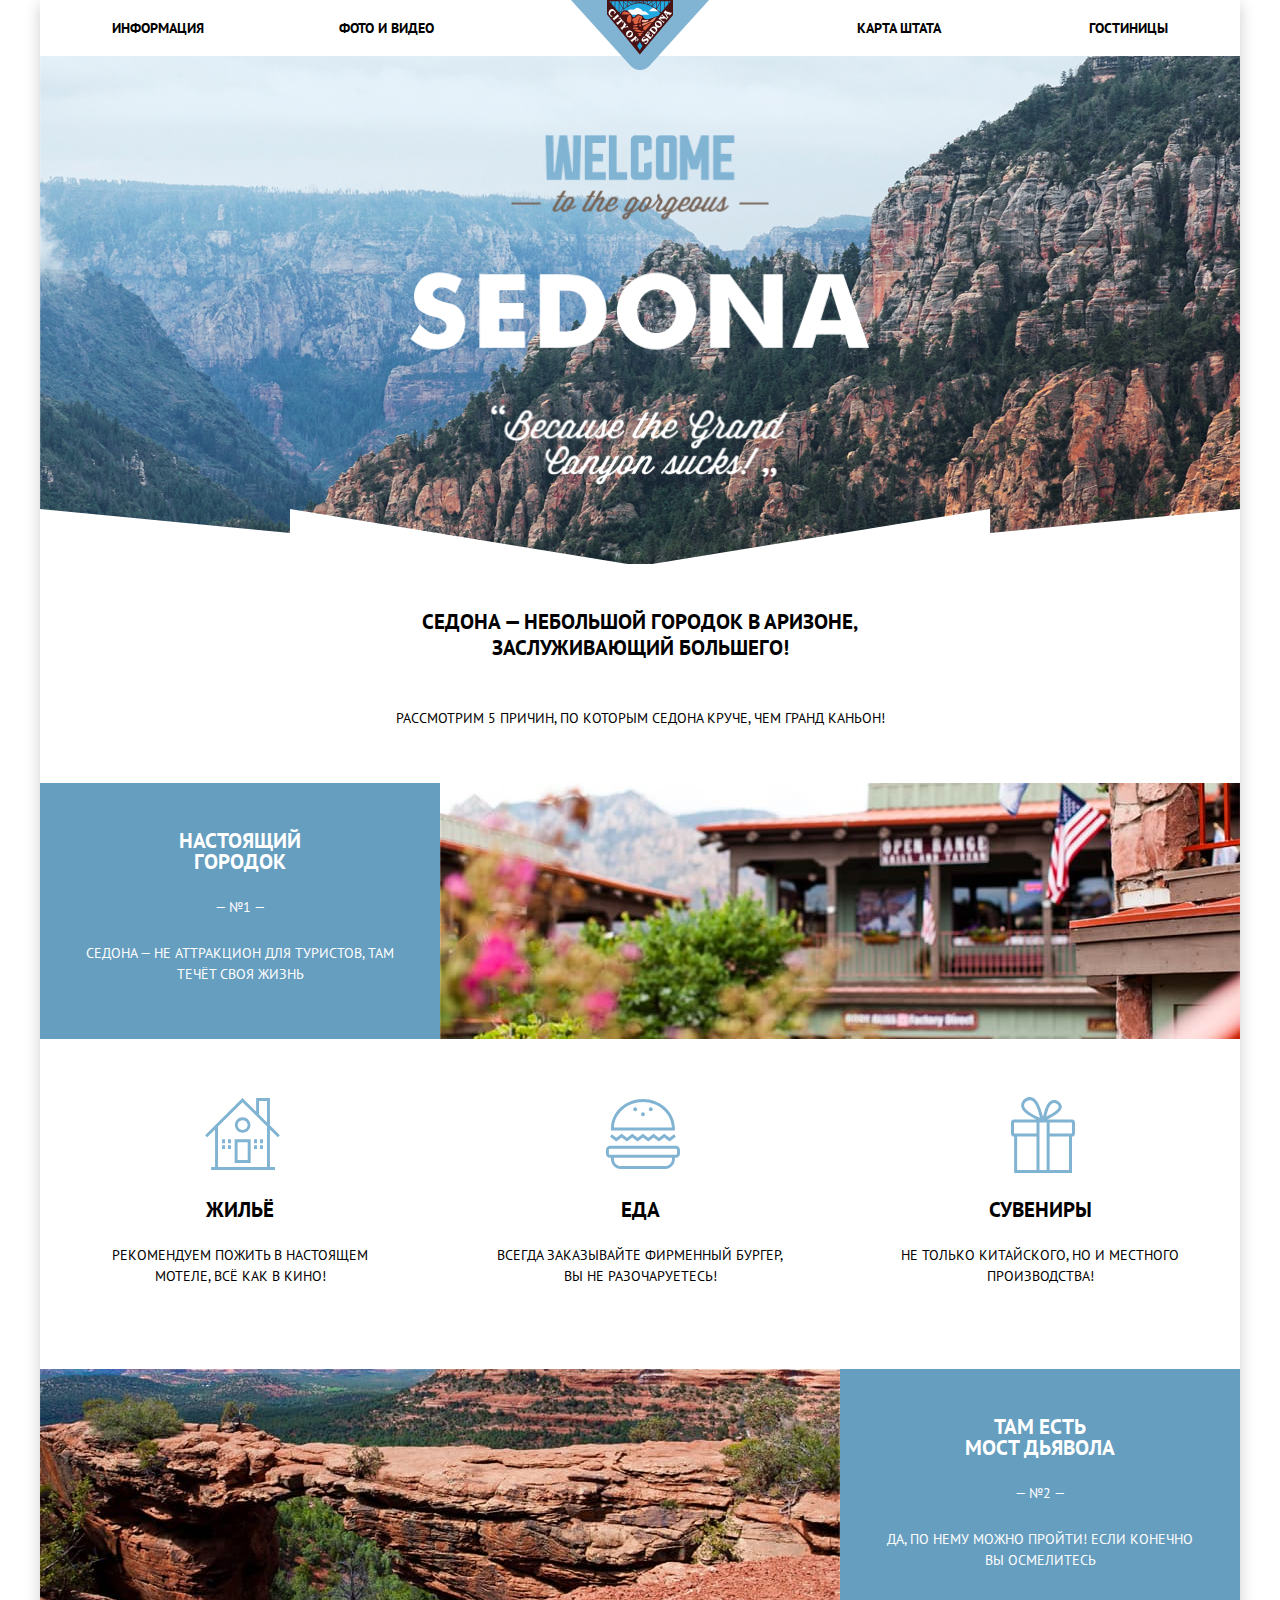
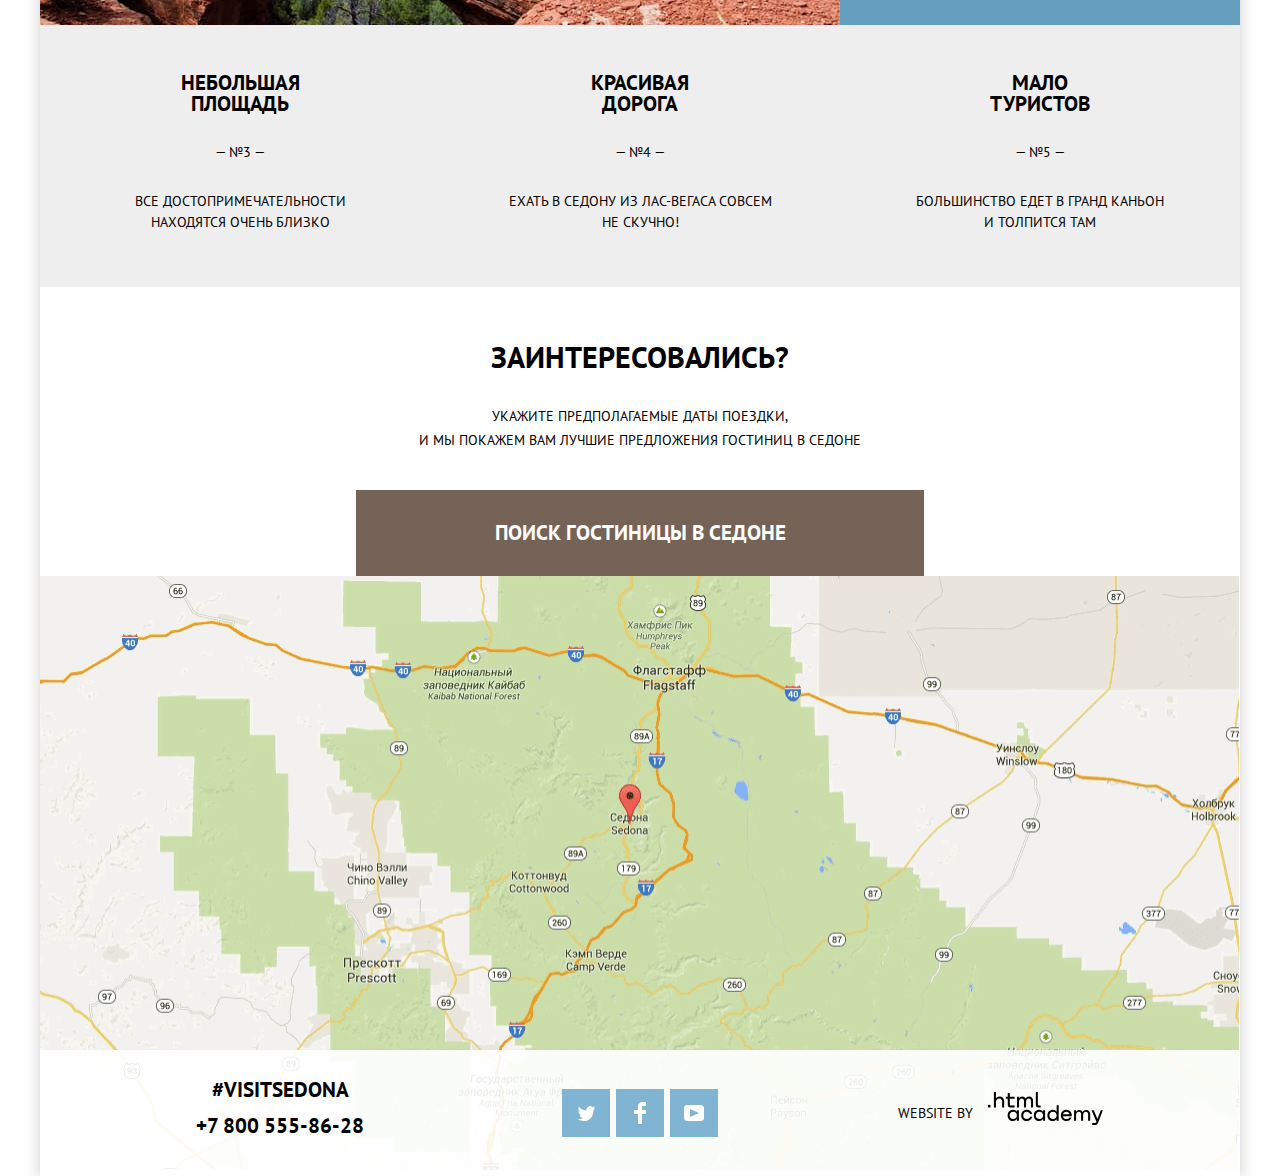
==== commit e1fff1d1: "оживление интерфейса" ====
--- a/index.html
+++ b/index.html
@@ -22,10 +22,10 @@
       </a>
       <nav class="main-navigation">
         <ul class="site-navigation reset-list">
-          <li><a href="blank.html">Информация</a></li>
-          <li><a href="blank.html">Фото и видео</a></li>
-          <li><a href="blank.html">Карта штата</a></li>
-          <li><a href="catalog.html">Гостиницы</a></li>
+          <li><a href="blank.html" aria-label="Перейти на страницу с информацией о Седоне">Информация</a></li>
+          <li><a href="blank.html" aria-label="Перейти на страницу с фото и видео">Фото и видео</a></li>
+          <li><a href="blank.html" aria-label="Перейти на страницу с картой штата Аризона">Карта штата</a></li>
+          <li><a href="catalog.html" aria-label="Перейти на страницу поиска гостиниц">Гостиницы</a></li>
         </ul>
       </nav>
     </header>
@@ -132,20 +132,46 @@
           <form class="search-form-intro" action="catalog.html" method="get">
             <p class="search-item search-date">
               <label for="arrival-date">Дата заезда:</label>
-              <input id="arrival-date" type="text" name="arrival-date" placeholder="24 апреля 2017">
+              <input id="arrival-date" type="text" name="arrival-date" placeholder="24 апреля 2017" aria-label="Ввести дату заезда" >
+              <button type="button" class="button-icon button-calendar" aria-hidden="true" focusable="false"><svg aria-hidden="true" focusable="false" width="21" height="23" viewBox="0 0 21 23" fill="none" xmlns="http://www.w3.org/2000/svg">
+                <path fill-rule="evenodd" clip-rule="evenodd" d="M16.406 3.02498H19.251C20.217 3.02498 21 3.84698 21 4.86198V21.164C21 22.179 20.217 23 19.251 23H1.75C0.784 23 0 22.179 0 21.164V4.86198C0 3.84698 0.784 3.02498 1.75 3.02498H4.593V1.64798C4.593 1.26698 4.887 0.958984 5.25 0.958984C5.612 0.958984 5.906 1.26698 5.906 1.64798V3.02498H9.844V1.64798C9.844 1.26698 10.138 0.958984 10.501 0.958984C10.862 0.958984 11.156 1.26698 11.156 1.64798V3.02498H15.094V1.64798C15.094 1.26698 15.387 0.958984 15.75 0.958984C16.112 0.958984 16.406 1.26698 16.406 1.64798V3.02498ZM19.5646 21.484C19.6466 21.3979 19.691 21.2828 19.688 21.164H19.689V4.86198C19.689 4.60898 19.493 4.40298 19.252 4.40298H16.407V5.78098C16.407 6.16198 16.113 6.46998 15.751 6.46998C15.388 6.46998 15.095 6.16198 15.095 5.78098V4.40298H11.157V5.78098C11.157 6.16198 10.863 6.46998 10.502 6.46998C10.139 6.46998 9.845 6.16198 9.845 5.78098V4.40298H5.907V5.78098C5.907 6.16198 5.613 6.46998 5.251 6.46998C4.888 6.46998 4.594 6.16198 4.594 5.78098V4.40298H1.75C1.50263 4.40953 1.30696 4.61458 1.312 4.86198V21.164C1.30696 21.4114 1.50263 21.6164 1.75 21.623H19.251C19.3698 21.6201 19.4826 21.5701 19.5646 21.484Z" fill="#A9A9A9"/>
+                <path fill-rule="evenodd" clip-rule="evenodd" d="M4.59399 9.2251H7.21899V11.2911H4.59399V9.2251ZM4.59399 12.6681H7.21899V14.7351H4.59399V12.6681ZM7.21899 16.1121H4.59399V18.1781H7.21899V16.1121ZM9.18799 16.1121H11.813V18.1781H9.18799V16.1121ZM11.813 12.6681H9.18799V14.7351H11.813V12.6681ZM9.18799 9.2251H11.813V11.2911H9.18799V9.2251ZM16.406 16.1121H13.781V18.1781H16.406V16.1121ZM13.781 12.6681H16.406V14.7351H13.781V12.6681ZM16.406 9.2251H13.781V11.2911H16.406V9.2251Z" fill="#A9A9A9"/>
+                </svg>
+              </button>
             </p>
             <p class="search-item search-date">
               <label for="departure-date">Дата выезда:</label>
-              <input id="departure-date" type="text" name="departure-date" placeholder="4 июля 2017">
+              <input id="departure-date" type="text" name="departure-date" placeholder="4 июля 2017" aria-label="Ввести дату выезда">
+              <button type="button" class="button-icon button-calendar" aria-hidden="true" focusable="false"><svg aria-hidden="true" focusable="false" width="21" height="23" viewBox="0 0 21 23" fill="none" xmlns="http://www.w3.org/2000/svg">
+                <path fill-rule="evenodd" clip-rule="evenodd" d="M16.406 3.02498H19.251C20.217 3.02498 21 3.84698 21 4.86198V21.164C21 22.179 20.217 23 19.251 23H1.75C0.784 23 0 22.179 0 21.164V4.86198C0 3.84698 0.784 3.02498 1.75 3.02498H4.593V1.64798C4.593 1.26698 4.887 0.958984 5.25 0.958984C5.612 0.958984 5.906 1.26698 5.906 1.64798V3.02498H9.844V1.64798C9.844 1.26698 10.138 0.958984 10.501 0.958984C10.862 0.958984 11.156 1.26698 11.156 1.64798V3.02498H15.094V1.64798C15.094 1.26698 15.387 0.958984 15.75 0.958984C16.112 0.958984 16.406 1.26698 16.406 1.64798V3.02498ZM19.5646 21.484C19.6466 21.3979 19.691 21.2828 19.688 21.164H19.689V4.86198C19.689 4.60898 19.493 4.40298 19.252 4.40298H16.407V5.78098C16.407 6.16198 16.113 6.46998 15.751 6.46998C15.388 6.46998 15.095 6.16198 15.095 5.78098V4.40298H11.157V5.78098C11.157 6.16198 10.863 6.46998 10.502 6.46998C10.139 6.46998 9.845 6.16198 9.845 5.78098V4.40298H5.907V5.78098C5.907 6.16198 5.613 6.46998 5.251 6.46998C4.888 6.46998 4.594 6.16198 4.594 5.78098V4.40298H1.75C1.50263 4.40953 1.30696 4.61458 1.312 4.86198V21.164C1.30696 21.4114 1.50263 21.6164 1.75 21.623H19.251C19.3698 21.6201 19.4826 21.5701 19.5646 21.484Z" fill="#A9A9A9"/>
+                <path fill-rule="evenodd" clip-rule="evenodd" d="M4.59399 9.2251H7.21899V11.2911H4.59399V9.2251ZM4.59399 12.6681H7.21899V14.7351H4.59399V12.6681ZM7.21899 16.1121H4.59399V18.1781H7.21899V16.1121ZM9.18799 16.1121H11.813V18.1781H9.18799V16.1121ZM11.813 12.6681H9.18799V14.7351H11.813V12.6681ZM9.18799 9.2251H11.813V11.2911H9.18799V9.2251ZM16.406 16.1121H13.781V18.1781H16.406V16.1121ZM13.781 12.6681H16.406V14.7351H13.781V12.6681ZM16.406 9.2251H13.781V11.2911H16.406V9.2251Z" fill="#A9A9A9"/>
+                </svg>
+              </button>
             </p>
             <div class="search-adults-children">
             <p class="search-item search-people">
               <label for="num-adults">Взрослые:</label>
-              <input type="number" min="1" max="10" step="1" id="num-adults" name="num-adults" placeholder="2">
+              <button type="button" class="button-icon button-minus" aria-label="Уменьшить количество взрослых на одного"><svg aria-hidden="true" focusable="false" width="12" height="3" viewBox="0 0 12 3" fill="none" xmlns="http://www.w3.org/2000/svg">
+                <rect width="12" height="3" fill="#A9A9A9"/>
+                </svg>
+              </button>
+              <input type="number" min="1" max="10" step="1" id="num-adults" name="num-adults" placeholder="2" aria-label="Ввести количество взрослых" >
+              <button type="button" class="button-icon button-plus" aria-label="Увеличить количество взрослых на одного"><svg aria-hidden="true" focusable="false" width="11" height="11" viewBox="0 0 11 11" fill="none" xmlns="http://www.w3.org/2000/svg">
+                <path fill-rule="evenodd" clip-rule="evenodd" d="M4.23086 6.76932V11H6.76932V6.76932H11V4.23086H6.76932V0H4.23085V4.23086H0V6.76932H4.23086Z" fill="#A9A9A9"/>
+                </svg>
+              </button>
             </p>
             <p class="search-item search-people">
               <label for="num-children">Дети:</label>
-              <input type="number" min="0" max="10" step="1" id="num-children" name="num-children" placeholder="0">
+              <button type="button" class="button-icon button-minus" aria-label="Уменьшить количество детей на одного"><svg aria-hidden="true" focusable="false" width="12" height="3" viewBox="0 0 12 3" fill="none" xmlns="http://www.w3.org/2000/svg">
+                <rect width="12" height="3" fill="#A9A9A9"/>
+                </svg>
+              </button>
+              <input type="number" min="0" max="10" step="1" id="num-children" name="num-children" placeholder="0" aria-label="Ввести количество детей">
+              <button type="button" class="button-icon button-plus" aria-label="Увеличить количество детей на одного"><svg aria-hidden="true" focusable="false" width="11" height="11" viewBox="0 0 11 11" fill="none" xmlns="http://www.w3.org/2000/svg">
+                <path fill-rule="evenodd" clip-rule="evenodd" d="M4.23086 6.76932V11H6.76932V6.76932H11V4.23086H6.76932V0H4.23085V4.23086H0V6.76932H4.23086Z" fill="#A9A9A9"/>
+                </svg>
+              </button>
             </p>
             </div>
             <button class="button button-blue button-mid" type="submit"><span>Найти</span></button>
@@ -154,7 +180,7 @@
         </div>
       </section>
       <section>
-        <div class="google-map"><iframe src="https://www.google.com/maps/embed?pb=!1m18!1m12!1m3!1d52385.18050596735!2d-111.83015794715254!3d34.85437338104664!2m3!1f0!2f0!3f0!3m2!1i1024!2i768!4f13.1!3m3!1m2!1s0x872da132f942b00d%3A0x5548c523fa6c8efd!2z0KHQtdC00L7QvdCwLCDQkNGA0LjQt9C-0L3QsCA4NjMzNiwg0KHQqNCQ!5e0!3m2!1sru!2sru!4v1624566193562!5m2!1sru!2sru" width="1200" height="594" style="border:0;" allowfullscreen="" loading="lazy"></iframe></div>
+        <!-- <div class="google-map"><iframe src="https://www.google.com/maps/embed?pb=!1m18!1m12!1m3!1d52385.18050596735!2d-111.83015794715254!3d34.85437338104664!2m3!1f0!2f0!3f0!3m2!1i1024!2i768!4f13.1!3m3!1m2!1s0x872da132f942b00d%3A0x5548c523fa6c8efd!2z0KHQtdC00L7QvdCwLCDQkNGA0LjQt9C-0L3QsCA4NjMzNiwg0KHQqNCQ!5e0!3m2!1sru!2sru!4v1624566193562!5m2!1sru!2sru" width="1200" height="594" style="border:0;" allowfullscreen="" loading="lazy"></iframe></div> -->
         <div class="map"><img src="img/map.png" width="1199" height="594"
           alt="Карта, Седона расположена на юге от Флагстаффа по трассе 89А">
         </div>
@@ -163,7 +189,7 @@
     <footer class="main-footer">
         <section class="footer-contacts">
           <p>#VISITSEDONA</p>
-          <a class="phone" href="tel:+78005558628">+7 800 555-86-28</a>
+          <a class="phone" href="tel:+78005558628" aria-label="Набрать номер">+7 800 555-86-28</a>
         </section>
         <section class="footer-social">
           <ul class="reset-list">
@@ -196,7 +222,7 @@
         </section>
         <p class="footer-copyright">
           Website by
-          <a class="logo-academy" href="https://htmlacademy.ru/intensive/htmlcss" aria-label="HTML Academy">
+          <a class="logo-academy" href="https://htmlacademy.ru/intensive/htmlcss" aria-label="Перейти на  лендинг интенсива «HTML и CSS. Профессиональная вёрстка сайтов»">
             <svg aria-hidden="true" focusable="false" width="115" height="34" viewBox="0 0 115 34" fill="none" xmlns="http://www.w3.org/2000/svg">
               <g clip-path="url(#clip0)">
                 <path d="M0 12.8806V15.4567H2.45789V12.8806H0Z" fill="black" />
--- a/css/style.css
+++ b/css/style.css
@@ -119,10 +119,14 @@
   color: var(--basic-blue);
 }
 
-.site-navigation a:focus {
+.site-navigation a:active {
   color:  var(--basic-black);
   mix-blend-mode: normal;
   opacity: 0.3;
+}
+
+ .site-navigation .current-page {
+  color: var(--basic-brown);
 }
 
 /*===== welcome =====*/
@@ -293,7 +297,7 @@
   color: var(--basic-white);
 
   border: none;
-   cursor: pointer;
+  cursor: pointer;
 }
 
 .button-link{
@@ -304,7 +308,7 @@
   line-height: 21px;
   text-decoration: none;
 }
-.button-link:focus span {
+.button-link:focus span{
   mix-blend-mode: normal;
   opacity: 0.3;
 }
@@ -353,11 +357,12 @@
 }
 
 .button-brown:focus {
+
   background: var(--basic-deep-brown);
   box-shadow: 0px 4px 4px  var(--basic-shadow-black);
 }
 
-.button-brown:focus span {
+.button-brown:focus span  {
   mix-blend-mode: normal;
   opacity: 0.3;
 }
@@ -380,6 +385,26 @@
 .button-transparent:hover {
   color: var(--basic-black);
   background-color: var(--basic-white);
+}
+
+.button-icon {
+  display: flex;
+  justify-content: center;
+  align-items: center;
+  border: none;
+  padding: 0;
+  background-color: transparent;
+  cursor: pointer;
+}
+
+.button-icon:hover path,
+.button-icon:hover rect{
+  fill: var(--basic-black);
+}
+
+.button-icon:focus path,
+.button-icon:focus rect{
+  fill: var(--basic-blue);
 }
 
 /*===== search-form =====*/
@@ -428,7 +453,10 @@
 
 .popup-show {
   display: block;
-  animation: bounce 3s;
+  animation: bounce 1s;
+}
+.popup-error {
+  animation: shake 1s;
 }
 
 /*  ====== Animations =======*/
@@ -474,12 +502,12 @@
 }
 
 .search-item input {
-  height: 38px;
+  height: 34px;
   font:inherit;
   color: var(--basic-black);
   text-transform: uppercase;
   background-color: var(--basic-gray);
-  border: none;
+  border: 2px solid transparent;
   outline: none;
   cursor: pointer;
 }
@@ -506,42 +534,29 @@
 }
 
 .search-item input:focus {
-  height: 34px;
   background-color: var(--basic-white);
   border: 2px solid var(--basic-light-gray);
 }
-.search-date input:focus {
+
+.search-date {
+  position: relative;
+  width: 460px;
+  margin-bottom: 30px;
+}
+
+.search-date input {
   width: 289px;
-}
-.search-people input:focus {
-  width: 30px;
-}
-
-.search-date {
-  width:460px;
-  margin-bottom: 30px;
-}
-
-.search-date input {
-  width: 293px;
   padding: 0 40px 0 13px;
-  margin-left: 15px;
-}
-.search-date label{
-  position: relative;
-}
-
-.search-date label::after{
-  content: "";
-  position: absolute;
-  top: -10px;
-  right: -365px;
-  width: 38px;
-  height: 38px;
-  background-color:transparent;
-  background-image: url("../img/icons/calendar-icon.svg");
-  background-repeat: no-repeat;
-  background-position:center;
+  margin-left: 18px;
+}
+
+.search-date .button-calendar{
+  position: absolute;
+  top: 5px;
+  right: 10px;
+
+  width: 21px;
+  height: 23px;
 }
 
 .search-adults-children {
@@ -563,40 +578,29 @@
 }
 
 .search-people input{
-  width: 34px;
+  width: 30px;
   padding: 0 40px;
   text-align: center;
-  margin-left: 30px;
-}
-
-.search-people label{
+  margin-left: 38px;
+}
+.search-people {
   position: relative;
 }
-
-.search-people label::before{
-  content: "";
-  position: absolute;
-  top: -10px;
-  right: -70px;
-  width: 38px;
-  height: 38px;
-  background-color:transparent;
-  background-image: url("../img/icons/minus-icon.svg");
-  background-repeat: no-repeat;
-  background-position:center;
-}
-
-.search-people label::after{
-  content: "";
-  position: absolute;
-  top: -10px;
-  right: -150px;
-  width: 38px;
-  height: 38px;
-  background-color:transparent;
-  background-image: url("../img/icons/plus-icon.svg");
-  background-repeat: no-repeat;
-  background-position:center;
+.search-people .button-minus{
+  position: absolute;
+  top: 0px;
+  right: 75px;
+  width: 34px;
+  height: 34px;
+
+}
+
+.search-people .button-plus{
+  position: absolute;
+  top: 0;
+  right: 0;
+  width: 34px;
+  height: 34px;
 }
 
 /*======= map =======*/
@@ -649,6 +653,10 @@
   text-decoration: none;
 }
 
+.logo-academy {
+  margin-left: 15px;
+}
+
 .logo-academy:hover path {
   fill: var(--basic-blue)
 }
@@ -667,6 +675,7 @@
   display: flex;
   justify-content: center;
   align-items: center;
+  margin: 36px 0;
 }
 
 .footer-social ul{
@@ -716,7 +725,8 @@
   background-color: var(--basic-dark-blue);
   background-image: url("../img/background.jpg");
   background-position: 0 0;
-  background-repeat: repeat;
+  background-repeat: no-repeat;
+  background-size: cover;
 }
 
 .filters-form {
@@ -892,47 +902,54 @@
 }
 
 .sorting p {
+  font-weight: 400px;
   margin: 0;
   margin-right: 40px;
 }
 
+.sort-option-list {
+  display: flex;
+}
+
 .sort {
-  display: flex;
-}
-
-.sort-radio+label{
-  padding: 0;
   margin-right: 32px;
-
-  text-transform: uppercase;
-  border-bottom: solid 1px;
+  text-decoration: none;
   color: var(--basic-black);
+  mix-blend-mode: normal;
   opacity: 0.3;
-}
-
-.sort-radio:hover + label {
+  border-bottom: 1px dashed var(--basic-blue);
+}
+
+.sort:hover,
+.sort.current:hover {
   color: var(--basic-blue);
   opacity: 1;
 }
 
-.sort-radio:focus + label {
+.sort:focus,
+.sort.current:focus {
   color: var(--basic-black);
   opacity: 1;
-  text-decoration: none;
-}
-
-.sort-radio:checked + label {
+  border: none;
+}
+
+.sort.current {
   color: var(--basic-blue);
-  text-decoration: none;
   opacity: 1;
-}
-
-.sort-up-down {
+  border: none;
+}
+
+.descending-order {
+  justify-self: flex-end;
   flex-grow: 1;
-  text-align: end;
-}
-
-.sort-arrow svg {
+}
+
+.sort-up-down-list {
+  display: flex;
+  justify-content: flex-end;
+}
+
+.sort-up-down svg {
   margin-top: 25px;
   margin-left: 5px;
   padding: 0;
@@ -940,12 +957,12 @@
   height: 10px;
 }
 
-.sort-arrow-radio:hover +svg path{
+.arrow-up-down:hover path{
   fill: var(--basic-black)
 }
 
-.sort-arrow-radio:focus + svg path,
-.sort-arrow-radio:checked + svg path{
+.arrow-up-down:focus path,
+.arrow-up-down.current path{
   fill: var(--basic-blue)
 }
 
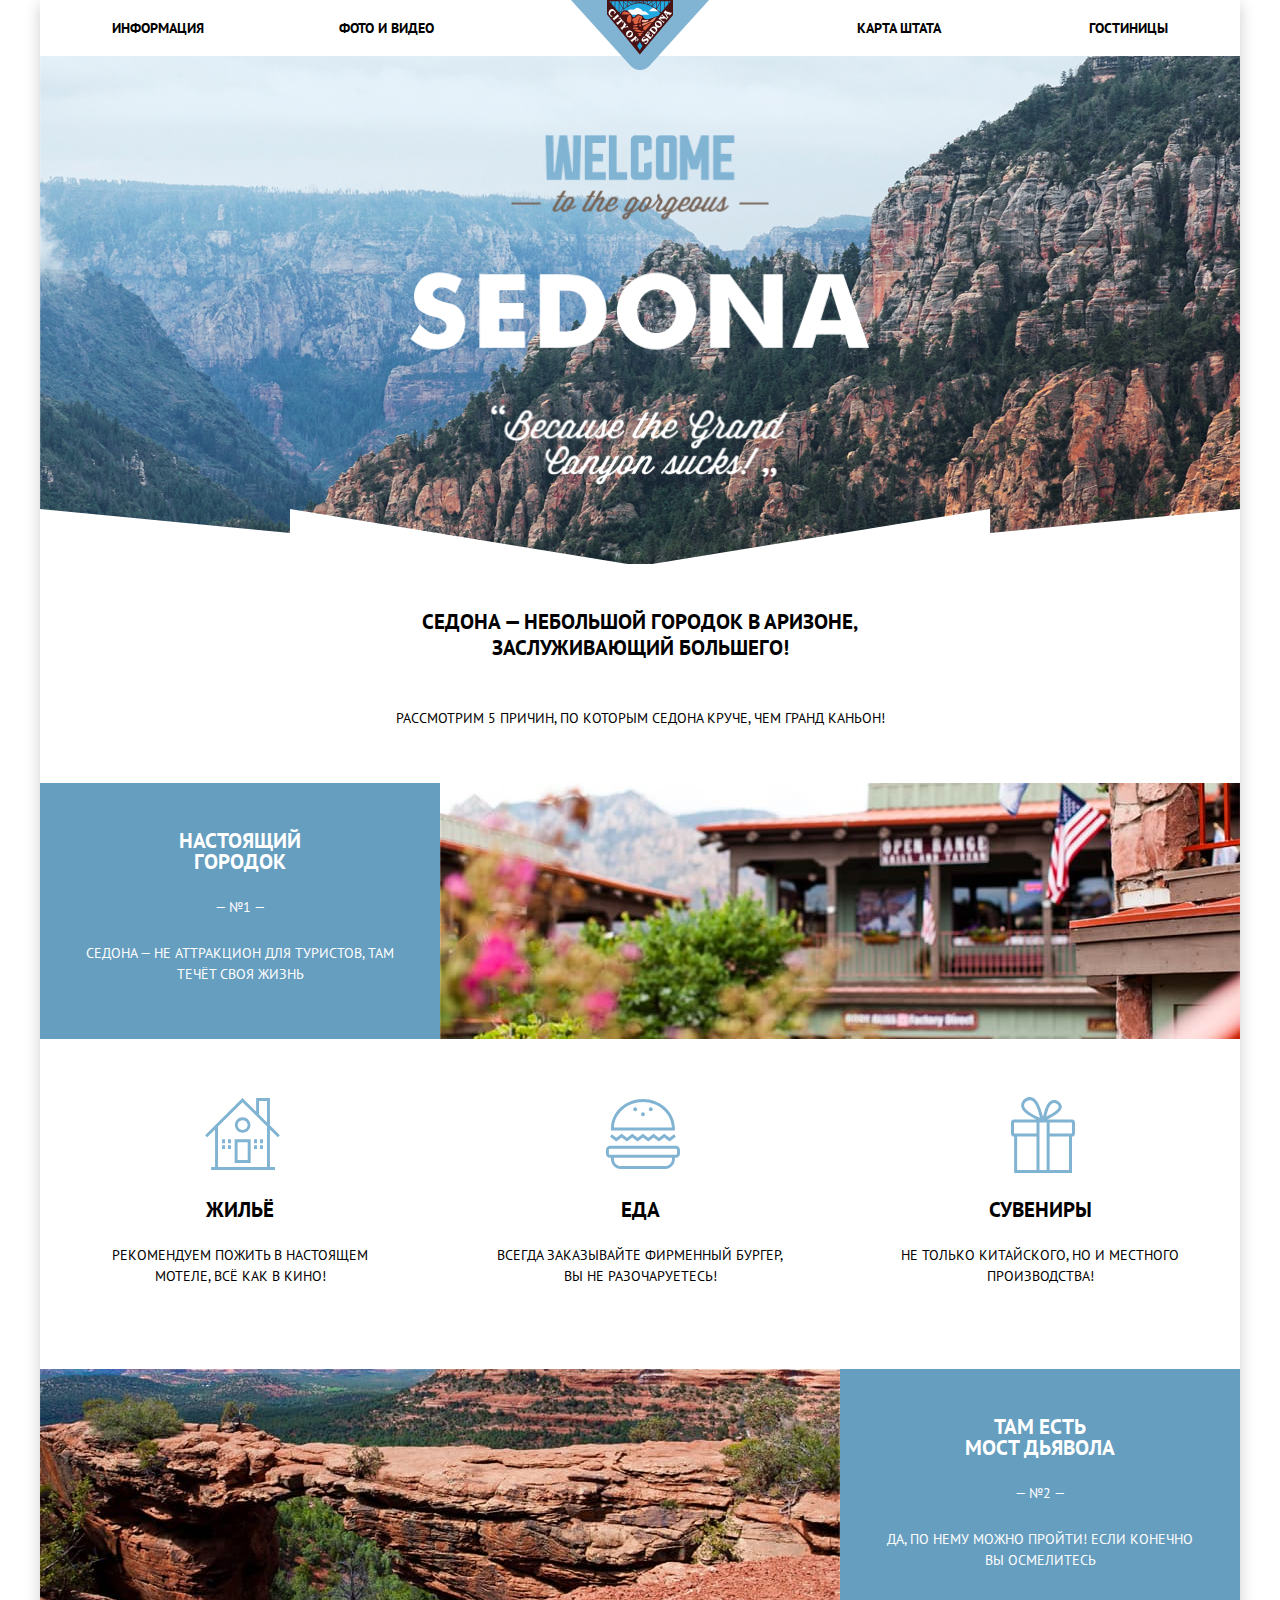
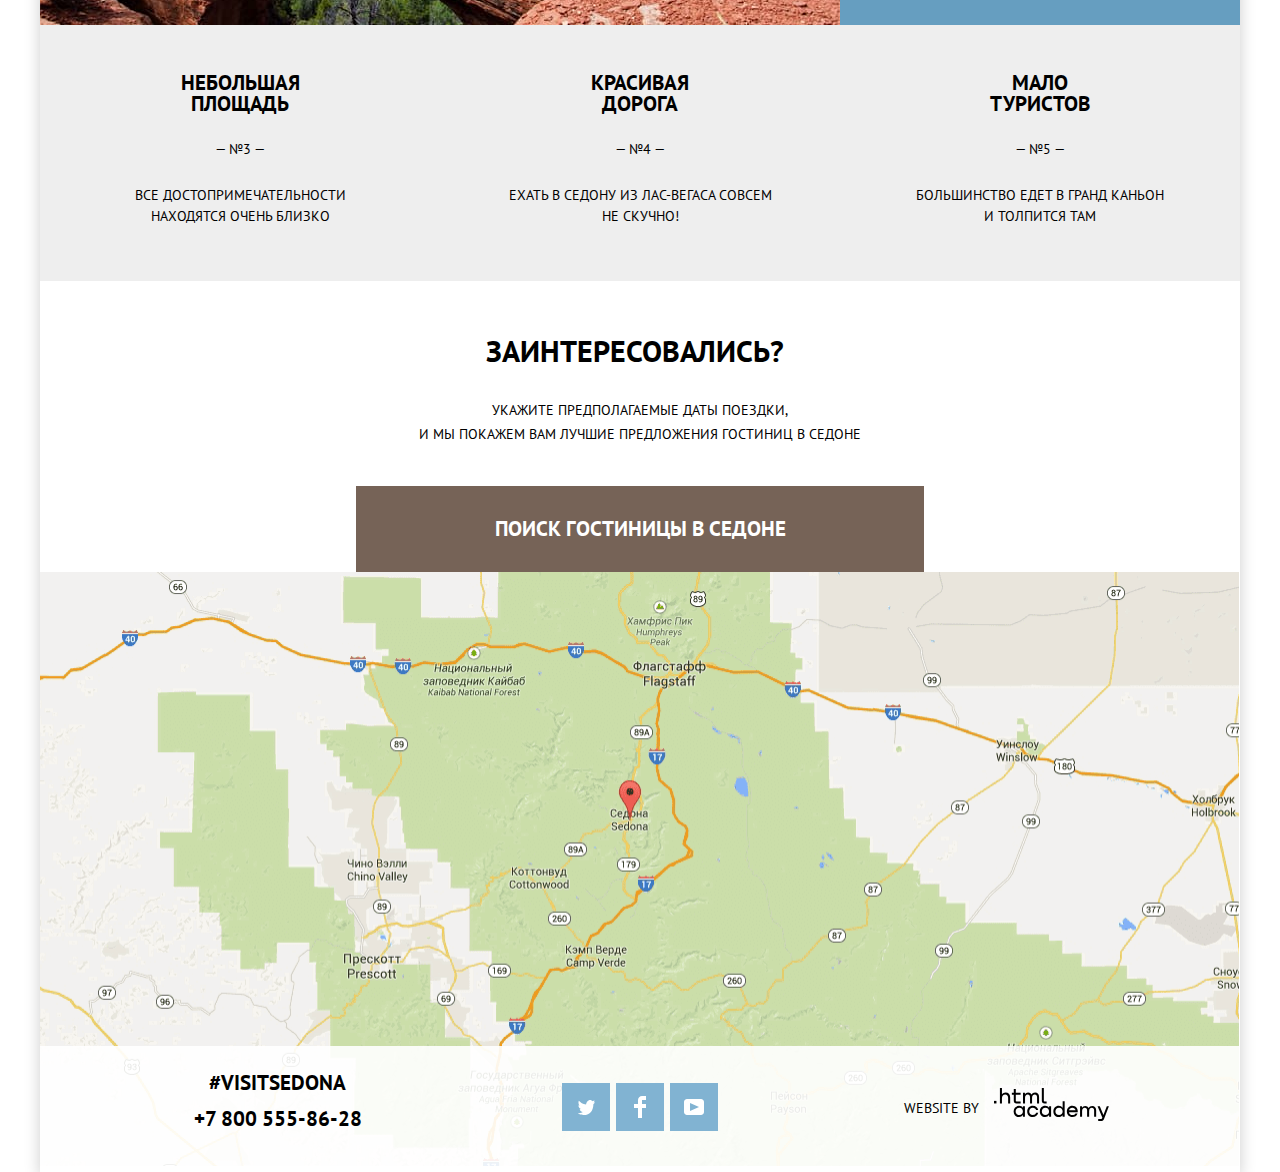
==== commit 9415a3d9: "защита" ====
--- a/index.html
+++ b/index.html
@@ -11,7 +11,7 @@
   <link rel="stylesheet"
     href="https://fonts.googleapis.com/css2?family=PT+Sans:wght@400;700&display=swap;subset=latin,cyrillic">
   <link href="css/normalize.css" rel="stylesheet">
-  <link href="css/style.css" rel="stylesheet">
+  <link href="css/style.min.css" rel="stylesheet">
 </head>
 
 <body class="page-body">
@@ -22,10 +22,10 @@
       </a>
       <nav class="main-navigation">
         <ul class="site-navigation reset-list">
-          <li><a href="blank.html" aria-label="Перейти на страницу с информацией о Седоне">Информация</a></li>
-          <li><a href="blank.html" aria-label="Перейти на страницу с фото и видео">Фото и видео</a></li>
-          <li><a href="blank.html" aria-label="Перейти на страницу с картой штата Аризона">Карта штата</a></li>
-          <li><a href="catalog.html" aria-label="Перейти на страницу поиска гостиниц">Гостиницы</a></li>
+          <li><a href="blank.html" aria-label="Перейти на страницу">Информация</a></li>
+          <li><a href="blank.html" aria-label="Перейти на страницу">Фото и видео</a></li>
+          <li><a href="blank.html" aria-label="Перейти на страницу">Карта штата</a></li>
+          <li><a href="catalog.html" aria-label="Перейти на страницу поиска">Гостиницы</a></li>
         </ul>
       </nav>
     </header>
@@ -126,14 +126,14 @@
         <h2>Заинтересовались?</h2>
         <p>Укажите предполагаемые даты поездки,<br>
           и мы покажем вам лучшие предложения гостиниц в Седоне</p>
-        <button class="button button-brown button-search" type="button"><span>Поиск гостиницы в Седоне</span></button>
+        <button class="button button-brown button-search" type="button">Поиск гостиницы в Седоне</button>
         <div class="box-popup">
         <section class="search-form-popup popup-show">
           <form class="search-form-intro" action="catalog.html" method="get">
             <p class="search-item search-date">
               <label for="arrival-date">Дата заезда:</label>
               <input id="arrival-date" type="text" name="arrival-date" placeholder="24 апреля 2017" aria-label="Ввести дату заезда" >
-              <button type="button" class="button-icon button-calendar" aria-hidden="true" focusable="false"><svg aria-hidden="true" focusable="false" width="21" height="23" viewBox="0 0 21 23" fill="none" xmlns="http://www.w3.org/2000/svg">
+              <button type="button" class="button-icon button-calendar" aria-hidden="true"><svg aria-hidden="true" focusable="false" width="21" height="23" viewBox="0 0 21 23" fill="none" xmlns="http://www.w3.org/2000/svg">
                 <path fill-rule="evenodd" clip-rule="evenodd" d="M16.406 3.02498H19.251C20.217 3.02498 21 3.84698 21 4.86198V21.164C21 22.179 20.217 23 19.251 23H1.75C0.784 23 0 22.179 0 21.164V4.86198C0 3.84698 0.784 3.02498 1.75 3.02498H4.593V1.64798C4.593 1.26698 4.887 0.958984 5.25 0.958984C5.612 0.958984 5.906 1.26698 5.906 1.64798V3.02498H9.844V1.64798C9.844 1.26698 10.138 0.958984 10.501 0.958984C10.862 0.958984 11.156 1.26698 11.156 1.64798V3.02498H15.094V1.64798C15.094 1.26698 15.387 0.958984 15.75 0.958984C16.112 0.958984 16.406 1.26698 16.406 1.64798V3.02498ZM19.5646 21.484C19.6466 21.3979 19.691 21.2828 19.688 21.164H19.689V4.86198C19.689 4.60898 19.493 4.40298 19.252 4.40298H16.407V5.78098C16.407 6.16198 16.113 6.46998 15.751 6.46998C15.388 6.46998 15.095 6.16198 15.095 5.78098V4.40298H11.157V5.78098C11.157 6.16198 10.863 6.46998 10.502 6.46998C10.139 6.46998 9.845 6.16198 9.845 5.78098V4.40298H5.907V5.78098C5.907 6.16198 5.613 6.46998 5.251 6.46998C4.888 6.46998 4.594 6.16198 4.594 5.78098V4.40298H1.75C1.50263 4.40953 1.30696 4.61458 1.312 4.86198V21.164C1.30696 21.4114 1.50263 21.6164 1.75 21.623H19.251C19.3698 21.6201 19.4826 21.5701 19.5646 21.484Z" fill="#A9A9A9"/>
                 <path fill-rule="evenodd" clip-rule="evenodd" d="M4.59399 9.2251H7.21899V11.2911H4.59399V9.2251ZM4.59399 12.6681H7.21899V14.7351H4.59399V12.6681ZM7.21899 16.1121H4.59399V18.1781H7.21899V16.1121ZM9.18799 16.1121H11.813V18.1781H9.18799V16.1121ZM11.813 12.6681H9.18799V14.7351H11.813V12.6681ZM9.18799 9.2251H11.813V11.2911H9.18799V9.2251ZM16.406 16.1121H13.781V18.1781H16.406V16.1121ZM13.781 12.6681H16.406V14.7351H13.781V12.6681ZM16.406 9.2251H13.781V11.2911H16.406V9.2251Z" fill="#A9A9A9"/>
                 </svg>
@@ -142,7 +142,7 @@
             <p class="search-item search-date">
               <label for="departure-date">Дата выезда:</label>
               <input id="departure-date" type="text" name="departure-date" placeholder="4 июля 2017" aria-label="Ввести дату выезда">
-              <button type="button" class="button-icon button-calendar" aria-hidden="true" focusable="false"><svg aria-hidden="true" focusable="false" width="21" height="23" viewBox="0 0 21 23" fill="none" xmlns="http://www.w3.org/2000/svg">
+              <button type="button" class="button-icon button-calendar" aria-hidden="true"><svg aria-hidden="true" focusable="false" width="21" height="23" viewBox="0 0 21 23" fill="none" xmlns="http://www.w3.org/2000/svg">
                 <path fill-rule="evenodd" clip-rule="evenodd" d="M16.406 3.02498H19.251C20.217 3.02498 21 3.84698 21 4.86198V21.164C21 22.179 20.217 23 19.251 23H1.75C0.784 23 0 22.179 0 21.164V4.86198C0 3.84698 0.784 3.02498 1.75 3.02498H4.593V1.64798C4.593 1.26698 4.887 0.958984 5.25 0.958984C5.612 0.958984 5.906 1.26698 5.906 1.64798V3.02498H9.844V1.64798C9.844 1.26698 10.138 0.958984 10.501 0.958984C10.862 0.958984 11.156 1.26698 11.156 1.64798V3.02498H15.094V1.64798C15.094 1.26698 15.387 0.958984 15.75 0.958984C16.112 0.958984 16.406 1.26698 16.406 1.64798V3.02498ZM19.5646 21.484C19.6466 21.3979 19.691 21.2828 19.688 21.164H19.689V4.86198C19.689 4.60898 19.493 4.40298 19.252 4.40298H16.407V5.78098C16.407 6.16198 16.113 6.46998 15.751 6.46998C15.388 6.46998 15.095 6.16198 15.095 5.78098V4.40298H11.157V5.78098C11.157 6.16198 10.863 6.46998 10.502 6.46998C10.139 6.46998 9.845 6.16198 9.845 5.78098V4.40298H5.907V5.78098C5.907 6.16198 5.613 6.46998 5.251 6.46998C4.888 6.46998 4.594 6.16198 4.594 5.78098V4.40298H1.75C1.50263 4.40953 1.30696 4.61458 1.312 4.86198V21.164C1.30696 21.4114 1.50263 21.6164 1.75 21.623H19.251C19.3698 21.6201 19.4826 21.5701 19.5646 21.484Z" fill="#A9A9A9"/>
                 <path fill-rule="evenodd" clip-rule="evenodd" d="M4.59399 9.2251H7.21899V11.2911H4.59399V9.2251ZM4.59399 12.6681H7.21899V14.7351H4.59399V12.6681ZM7.21899 16.1121H4.59399V18.1781H7.21899V16.1121ZM9.18799 16.1121H11.813V18.1781H9.18799V16.1121ZM11.813 12.6681H9.18799V14.7351H11.813V12.6681ZM9.18799 9.2251H11.813V11.2911H9.18799V9.2251ZM16.406 16.1121H13.781V18.1781H16.406V16.1121ZM13.781 12.6681H16.406V14.7351H13.781V12.6681ZM16.406 9.2251H13.781V11.2911H16.406V9.2251Z" fill="#A9A9A9"/>
                 </svg>
@@ -180,7 +180,7 @@
         </div>
       </section>
       <section>
-        <!-- <div class="google-map"><iframe src="https://www.google.com/maps/embed?pb=!1m18!1m12!1m3!1d52385.18050596735!2d-111.83015794715254!3d34.85437338104664!2m3!1f0!2f0!3f0!3m2!1i1024!2i768!4f13.1!3m3!1m2!1s0x872da132f942b00d%3A0x5548c523fa6c8efd!2z0KHQtdC00L7QvdCwLCDQkNGA0LjQt9C-0L3QsCA4NjMzNiwg0KHQqNCQ!5e0!3m2!1sru!2sru!4v1624566193562!5m2!1sru!2sru" width="1200" height="594" style="border:0;" allowfullscreen="" loading="lazy"></iframe></div> -->
+        <div class="google-map"><iframe src="https://www.google.com/maps/embed?pb=!1m18!1m12!1m3!1d52385.18050596735!2d-111.83015794715254!3d34.85437338104664!2m3!1f0!2f0!3f0!3m2!1i1024!2i768!4f13.1!3m3!1m2!1s0x872da132f942b00d%3A0x5548c523fa6c8efd!2z0KHQtdC00L7QvdCwLCDQkNGA0LjQt9C-0L3QsCA4NjMzNiwg0KHQqNCQ!5e0!3m2!1sru!2sru!4v1625508786898!5m2!1sru!2sru" width="1199" height="594" style="border:0;" allowfullscreen="" loading="lazy"></iframe></div>
         <div class="map"><img src="img/map.png" width="1199" height="594"
           alt="Карта, Седона расположена на юге от Флагстаффа по трассе 89А">
         </div>
@@ -270,7 +270,7 @@
         </p>
     </footer>
   </div>
-  <script src="search.js"></script>
+  <script src="script/search.min.js"></script>
 </body>
 
 </html>
--- a/css/style.min.css
+++ b/css/style.min.css
@@ -0,0 +1 @@
+@keyframes bounce{0%{transform:translateY(-400px)}to{transform:translateY(0)}}@keyframes shake{0%,to{transform:translateX(0)}10%,30%,50%,70%,90%{transform:translateX(-10px)}20%,40%,60%,80%{transform:translateX(10px)}}:root{--basic-blue:#81B3D2;--basic-dark-blue:#669EC0;--basic-deep-blue:#5496BD;--basic-brown:#766357;--basic-dark-brown:#604E43;--basic-deep-brown:#503E33;--basic-black:#000000;--basic-neutral:#eeeeee;--basic-gray:#f2f2f2;--basic-white:#ffffff;--basic-dark-gray:#888888;--basic-warm-gray:#BDBBBC;--basic-light-gray:#e5e5e5;--basic-pastel-gray:#ebebeb;--basic-deep-gray:#666666;--basic-shadow-black:rgba(0, 0, 0, 0.25);--basic-white-transparent:rgba(255, 255, 255, 0.3);--basic-transparent:rgba(255, 255, 255, 0.9);--basic-shadow-gray:rgba(0, 1, 1, 0.15);--basic-shadow-dark-gray:rgba(0, 1, 1, 0.2)}.page-body{width:100%;min-width:1200px;margin:0;padding:0;font-family:"PT Sans",Arial,sans-serif;font-size:14px;line-height:21px;font-weight:400;text-transform:uppercase;color:var(--basic-black)}.container{display:grid;grid-template-rows:min-content 1fr min-content;align-content:start;width:1200px;margin:0 auto;background-color:var(--basic-white);box-shadow:0 5px 15px var(--basic-shadow-dark-gray)}.reset-list{margin:0;padding:0;list-style:none}.visually-hidden{position:absolute;width:1px;height:1px;margin:-1px;border:0;padding:0;white-space:nowrap;clip-path:inset(100%);clip:rect(0 0 0 0);overflow:hidden}.main-header{display:grid}.main-header-logo,.main-navigation{grid-column-start:1;grid-row-start:1}.main-header-logo{grid-row-end:3;justify-self:center;z-index:2}.main-navigation{width:100%;line-height:26px;font-weight:700}.site-navigation{display:grid;grid-template-columns:1fr 1fr 1fr 1fr 1fr;gap:80px;margin:0 72px}.site-navigation li:nth-child(3){grid-column-start:-3;justify-self:end}.site-navigation li:nth-child(4){grid-column-start:-2;justify-self:end}.site-navigation a{display:inline-block;vertical-align:middle;padding:0;margin:15px 0;font-weight:700;text-decoration:none;color:var(--basic-black)}.site-navigation a:hover{color:var(--basic-blue)}.site-navigation a:active{color:var(--basic-black);mix-blend-mode:normal;opacity:.3}.site-navigation .current-page{color:var(--basic-brown)}.main{margin-top:-20px}.main-index{grid-column-start:1;grid-row-end:-1}.welcome-intro{display:flex;width:1200px;height:508px;max-width:100%;justify-content:center;align-items:center;background-color:var(--basic-dark-blue);background-image:url(../img/background-main.jpg);background-position:0 0;background-repeat:no-repeat}.description{width:800px;margin-bottom:52px;padding:0 200px;line-height:26px;text-align:center}.description h2{margin-top:45px;margin-bottom:44px;font-size:21px}.reasons-list{display:grid;grid-template-rows:min-content min-content min-content min-content}.reasons-item{display:grid;grid-template-columns:1fr 1fr;margin:0;padding:0;justify-content:center;background-color:var(--basic-dark-blue)}.reasons-item:first-child{order:-2}.reasons-img{display:block}.two-reason{order:-1}.reasons h3{margin:7px 0 0;font-size:21px}.first-reason{padding:40px;color:var(--basic-white);text-align:center}.first-reason p,.second-reasons-item p{margin:25px 0 0}.second-reasons-list{display:grid;grid-template-columns:1fr 1fr 1fr;justify-content:center;padding-top:47px;padding-bottom:54px;background-color:var(--basic-neutral)}.second-reasons-item h3{margin:0}.second-reasons-item{padding:0 30px;text-align:center}.advantages{margin:0 25px;order:-1}.advantages-list{display:grid;grid-template-columns:1fr 1fr 1fr;grid-gap:50px;margin-top:160px;margin-bottom:68px;text-align:center}.advantage-item,.search-form{position:relative}.advantage-item h3{margin:0 0 25px}.advantage-item::before{position:absolute;content:"";top:-105px;left:140px;width:75px;height:80px;background-repeat:no-repeat;background-position:50% 50%}.advantage-item-house::before{background-image:url(../img/icons/house-icon.svg)}.advantage-item-food::before{background-image:url(../img/icons/food-icon.svg)}.advantage-item-souvenir::before{background-image:url(../img/icons/souvenir-icon.svg)}.search-form{margin-top:58px;line-height:24px;text-align:center}.search-form h2{font-size:30px;margin-bottom:35px;margin-left:-10px;padding:0 50px}.search-form>p{margin-bottom:40px;padding:0 50px}.box-popup,.search-form-popup{display:block;position:absolute}.box-popup{left:315px;width:568px;height:395px;overflow:hidden;z-index:2}.search-form-popup{padding:55px;line-height:26px;font-weight:700;background:var(--basic-white);box-shadow:0 7px 15px var(--basic-shadow-gray)}.popup-close{display:none}.popup-show{display:block;animation:bounce 1s}.popup-error{animation:shake 1s}.search-form-intro{display:flex;flex-wrap:wrap}.footer-contacts p,.search-item,.search-item label{margin:0}.search-item input{height:34px;font:inherit;color:var(--basic-black);text-transform:uppercase;background-color:var(--basic-gray);border:2px solid transparent;outline:0;cursor:pointer}.search-item input::placeholder{color:var(--basic-black)}.search-item input::-webkit-input-placeholder{color:var(--basic-black)}.search-item input:-moz-placeholder{color:var(--basic-black);opacity:1}.search-item input::-moz-placeholder{color:var(--basic-black);opacity:1}.search-item input:-ms-input-placeholder{color:var(--basic-black)}.search-item input:hover{background-color:var(--basic-pastel-gray)}.search-item input:focus{background-color:var(--basic-white);border:2px solid var(--basic-light-gray)}.search-date{position:relative;width:460px;margin-bottom:29px}.search-date input{width:289px;padding:0 40px 0 13px;margin-left:18px}.search-date .button-calendar{position:absolute;top:7px;right:10px;width:21px;height:23px}.search-adults-children{display:flex;width:458px;justify-content:space-between}input[type=number]::-webkit-inner-spin-button,input[type=number]::-webkit-outer-spin-button{-webkit-appearance:none}input[type=number],input[type=number]:focus,input[type=number]:hover{appearance:none;-moz-appearance:textfield}.search-people input{width:30px;padding:0 40px;text-align:center;margin-left:38px}.search-people:last-child input{margin-left:22px}.map,.search-people{position:relative}.search-people .button-minus,.search-people .button-plus{position:absolute;top:3px;right:76px;width:34px;height:34px}.search-people .button-plus{right:2px}.map{z-index:0}.google-map{position:absolute;z-index:1}.main-footer{display:grid;grid-template-columns:2fr 1fr 2fr;align-self:end;grid-row-end:-1;grid-column-start:1;z-index:2;min-height:120px;line-height:26px;background:var(--basic-transparent)}.footer-contacts{display:flex;flex-direction:column;align-items:center;justify-content:center;margin-top:-7px;margin-left:-5px;font-size:21px;line-height:26px;color:var(--basic-black);font-weight:700}.phone{margin:10px 0;color:var(--basic-black);text-decoration:none}.footer-copyright{display:flex;justify-content:center;align-items:center;margin:-3px 0 0;padding-left:12px}.logo-academy{margin-left:15px;margin-top:3px}.logo-academy:hover path{fill:var(--basic-blue)}.logo-academy:focus path{fill:var(--basic-warm-gray)}.footer-social{align-items:center;margin:34px 0;padding-bottom:4px}.footer-social,.footer-social ul,.social-button{display:flex;justify-content:center}.footer-social ul{flex-wrap:wrap}.social-button{align-items:center;margin:3px;width:48px;height:48px;color:inherit;background-color:var(--basic-blue)}.social-button:hover{background:var(--basic-dark-blue)}.social-button:focus{background:var(--basic-deep-blue)}.social-button:focus path{mix-blend-mode:normal;opacity:.3}.button{font-size:21px;line-height:26px;font-weight:700;text-align:center;text-transform:uppercase;vertical-align:middle;color:var(--basic-white);border:0;cursor:pointer}.button-link{margin-top:10px;margin-right:6px;padding:3px;font-size:14px;line-height:21px;text-decoration:none}.button-search{padding:30px;width:568px}.button-mid{padding:16px;width:458px}.button.button-blue.button-mid{margin-top:54px}.button-blue.button-link{width:104px}.button-brown.button-link{width:136px}.button-blue{background-color:var(--basic-blue)}.button-blue:hover{background-color:var(--basic-dark-blue)}.button-blue:focus{color:var(--basic-white-transparent);background-color:var(--basic-deep-blue);box-shadow:0 4px 4px var(--basic-shadow-black)}.button-brown{background-color:var(--basic-brown)}.button-brown:hover{background-color:var(--basic-dark-brown)}.button-brown:focus{color:var(--basic-white-transparent);background-color:var(--basic-deep-brown);box-shadow:0 4px 4px var(--basic-shadow-black)}.button-transparent{padding:6px 33px;margin-left:88px;margin-top:17px;font-size:14px;line-height:21px;font-weight:400;color:var(--basic-white);background-color:transparent;border:solid 2px var(--basic-white);border-radius:2px}.button-transparent:hover{color:var(--basic-black);background-color:var(--basic-white)}.button-icon{display:flex;justify-content:center;align-items:center;border:0;padding:0;background-color:transparent;cursor:pointer}.button-icon:hover path,.button-icon:hover rect{fill:var(--basic-black)}.button-icon:focus path,.button-icon:focus rect{fill:var(--basic-blue)}.filters{width:1200px;max-width:100%;padding:7px 0;color:var(--basic-white);background-color:var(--basic-dark-blue);background-image:url(../img/background.jpg);background-position:0 0;background-repeat:no-repeat;background-size:cover}.filters-form{display:grid;gap:5px;grid-template-columns:250px 250px 1fr;margin:0 72px;padding-top:20px}.filters legend{font-size:16px;font-weight:700;margin-bottom:25px}.filter{margin:0;padding:0;border:0}.filter:last-child{justify-self:end}.filter-option{margin-left:38px;margin-bottom:25px}.filter-option label{position:relative;display:block}.filter-input-checkbox+label::after{content:"";position:absolute;top:0;left:-38px;width:23px;height:23px;background-image:url(../img/icons/checkbox-off.svg);background-repeat:no-repeat;background-position:0 0}.filter-input-checkbox:checked+label::after{content:"";position:absolute;top:0;left:-38px;width:27px;height:23px;background-image:url(../img/icons/checkbox-on.svg);background-repeat:no-repeat;background-position:0 0}.filter-input-checkbox:checked:focus+label::after,.filter-input-checkbox:focus+label::after{opacity:.7}.filter-input-checkbox:checked:disabled+label::after,.filter-input-checkbox:disabled+label::after{opacity:.3}.filter-cost legend{margin-bottom:10px}.price-controls{position:relative;display:flex;width:315px;height:32px;border:solid 2px var(--basic-white);border-radius:2px}.price{display:flex;align-items:center;width:158px}.min-price{margin-left:65px}.max-price{margin-left:45px}.price-controls input{width:40px;padding:0 5px;text-align:left;border:0;background-color:transparent;color:var(--basic-white);outline:0}.price-controls .line{position:absolute;left:158px;top:5px;width:2px;height:22px;background-color:var(--basic-white)}.range-controls{position:relative;height:9px;padding-top:9px;margin-bottom:20px}.range-controls .scale{width:316px;margin:11px 0 11px 2px;height:2px;background:var(--basic-white-transparent);mix-blend-mode:normal;box-shadow:0 4px 4px var(--basic-shadow-black)}.range-controls .bar{width:250px;height:2px;background:var(--basic-white)}.range-controls .toggle{position:absolute;top:11px;left:0;width:21px;height:21px;background-image:url(../img/icons/filter-button.svg);background-position:center;background-repeat:no-repeat}.range-controls .toggle-max{left:253px}.range-controls .toggle:hover{transform:scale(1.25)}.result{display:flex;align-items:flex-start;margin:0 72px;padding-top:2px}.result h2{margin:15px 48px 48px 3px}.sorting{margin:16px 0 0;font-size:12px;line-height:18px}.sorting p{font-weight:400;margin:0 40px 0 0}.sort-option-list,.sorting{display:flex}.sort{margin-right:32px;text-decoration:none;color:var(--basic-black);mix-blend-mode:normal;opacity:.3;border-bottom:1px dashed var(--basic-blue)}.sort.current:hover,.sort:hover{color:var(--basic-blue);opacity:1}.sort.current:focus,.sort:focus{color:var(--basic-black);opacity:1;border:0}.sort.current{color:var(--basic-blue);opacity:1;border:0}.descending-order{justify-self:flex-end;flex-grow:1}.sort-up-down-list{display:flex;justify-content:flex-end}.sort-up-down svg{margin-top:25px;margin-left:8px;padding:0;width:11px;height:10px}.arrow-up-down:hover path{fill:var(--basic-black)}.arrow-up-down.current path,.arrow-up-down:focus path{fill:var(--basic-blue)}.catalog-item{border-top:solid 2px var(--basic-light-gray)}.catalog-item:last-child{border-bottom:solid 2px var(--basic-light-gray)}.product{display:grid;grid-template-columns:135px 1fr 130px;grid-gap:29px;margin:23px 72px 25px}.product-image{margin-top:5px;align-self:center;order:-1}.product-description{display:flex;flex-wrap:wrap;width:280px}.product-description p{width:110px;margin:0 6px 0 0}.name-hotel{padding:0;margin-top:0;margin-bottom:5px;font-size:21px;line-height:26px;font-weight:700;text-decoration:none;color:var(--basic-black)}.name-hotel:hover{color:var(--basic-blue)}.name-hotel:focus{color:var(--basic-black);mix-blend-mode:normal;opacity:.3}.product-rating{display:flex;flex-direction:column;justify-content:space-between}.rating-stars{align-self:flex-end;margin-top:5px}.product-rating span{margin-bottom:4px;padding:3px 15px;align-self:flex-end;color:var(--basic-deep-gray);background-color:var(--basic-gray)}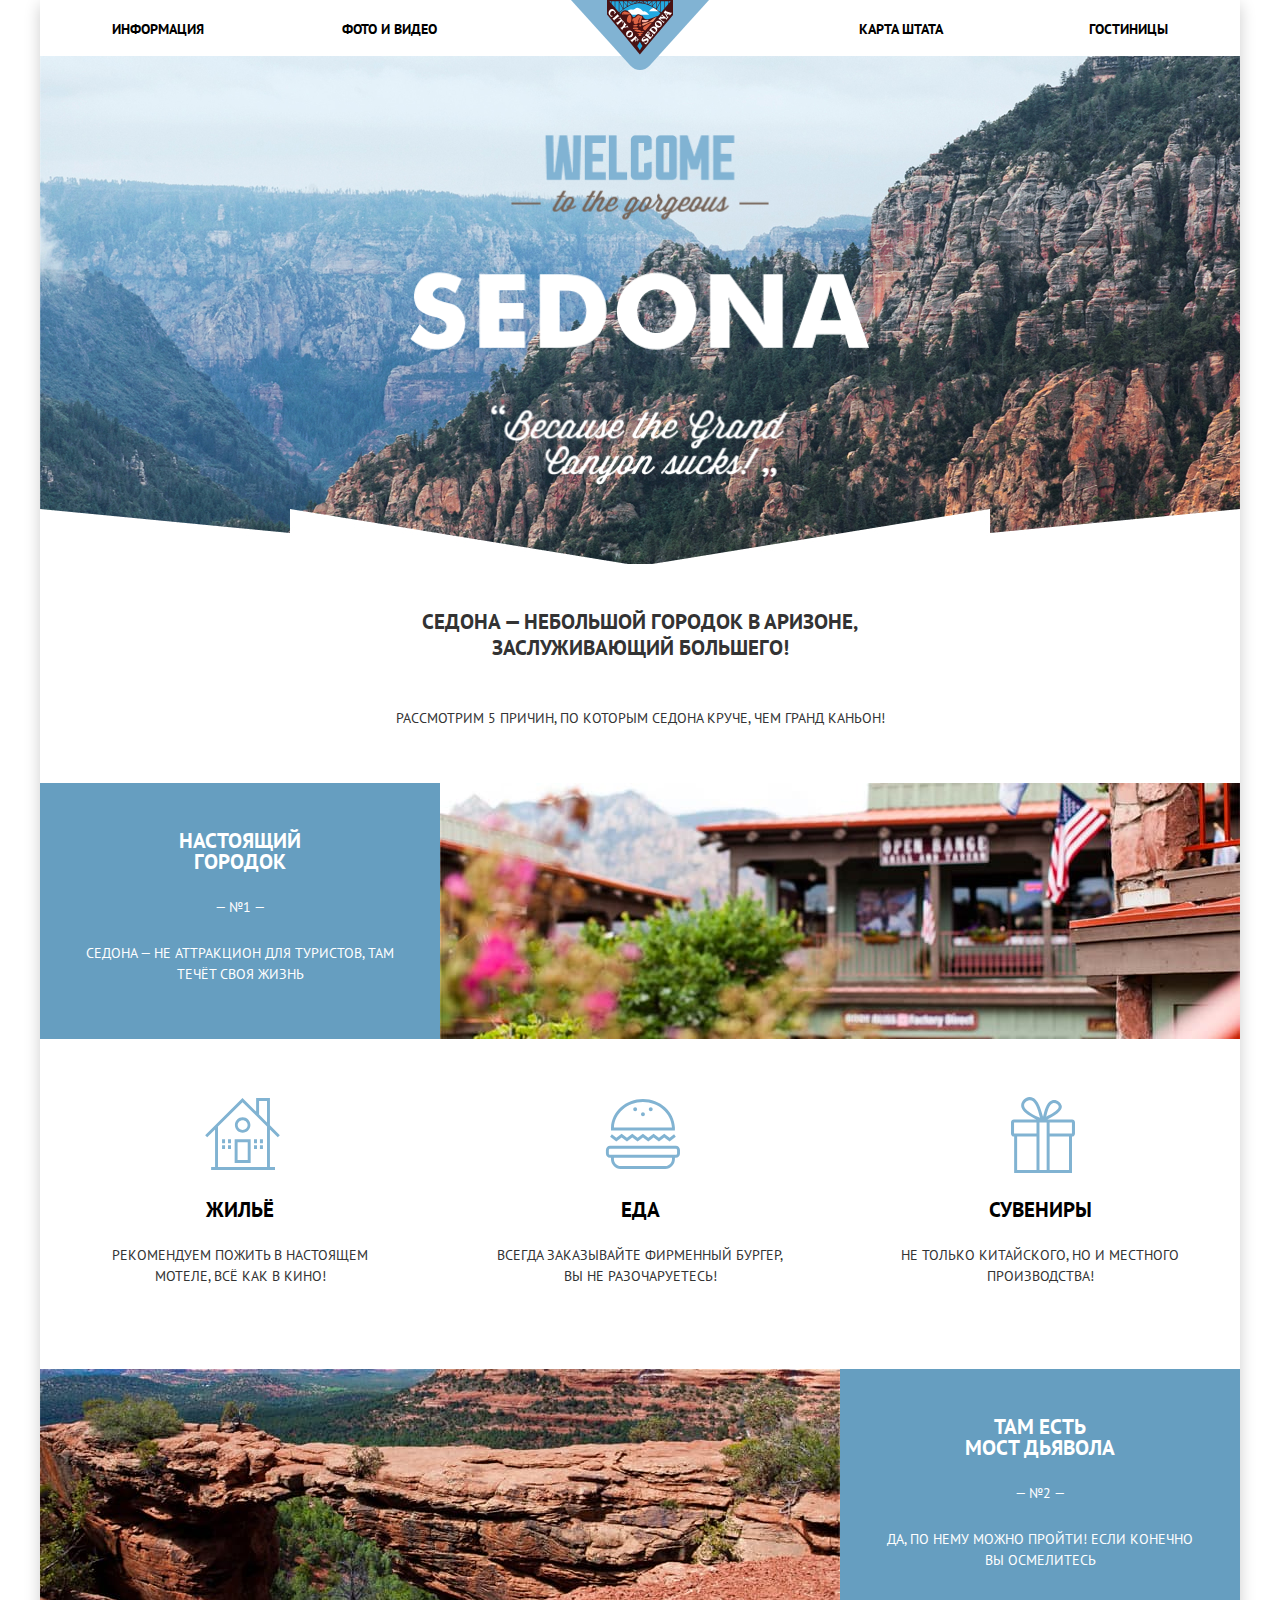
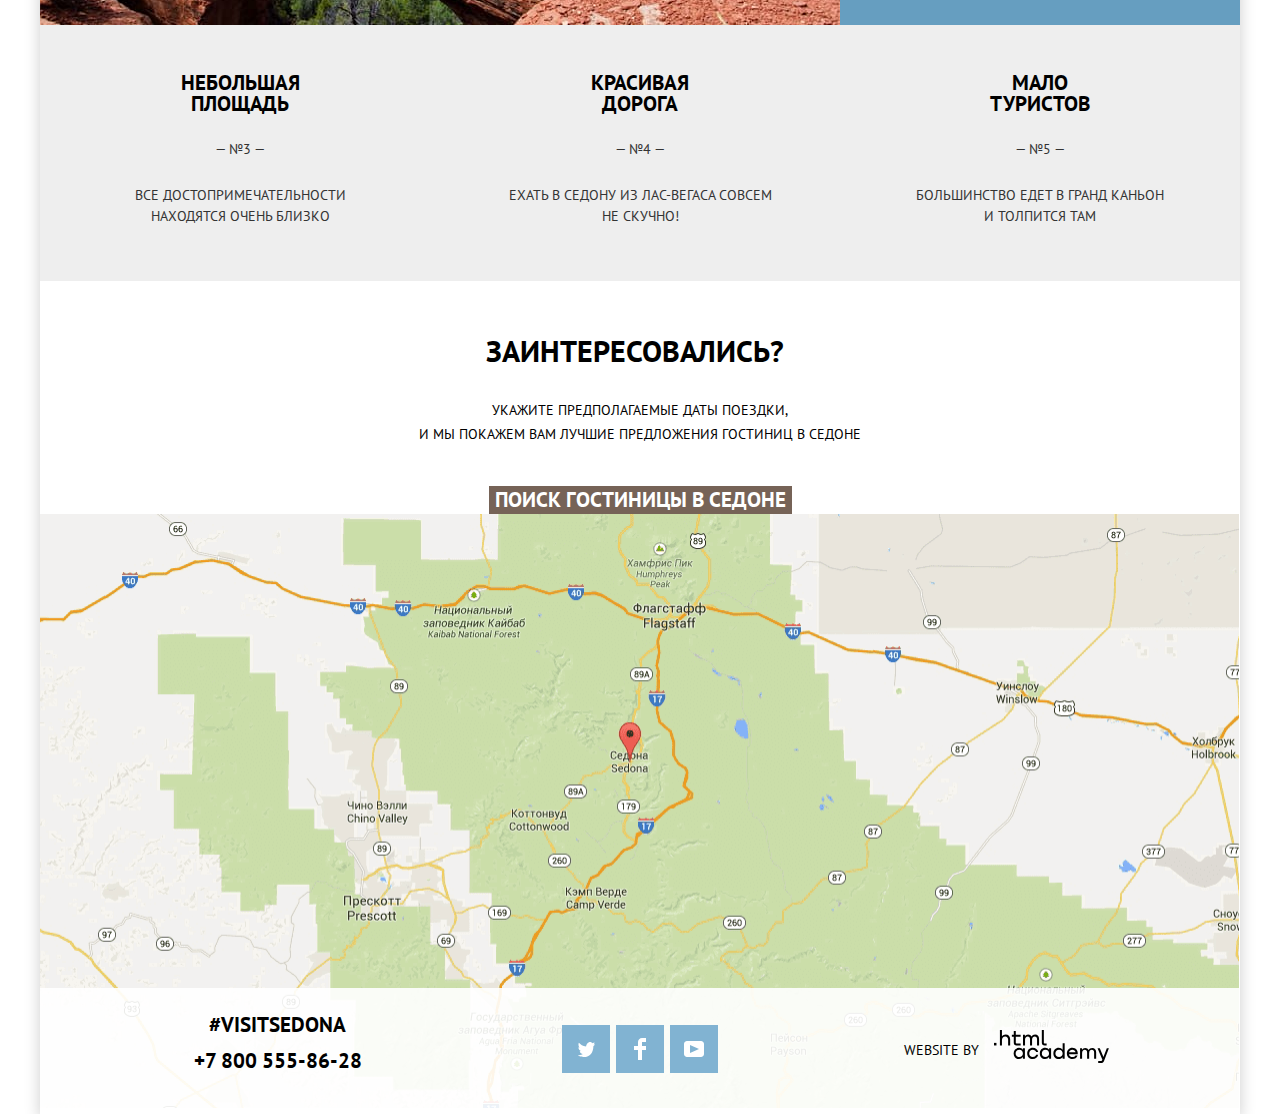
==== commit 1af17bce: "1" ====
--- a/index.html
+++ b/index.html
@@ -11,7 +11,7 @@
   <link rel="stylesheet"
     href="https://fonts.googleapis.com/css2?family=PT+Sans:wght@400;700&display=swap;subset=latin,cyrillic">
   <link href="css/normalize.css" rel="stylesheet">
-  <link href="css/style.min.css" rel="stylesheet">
+  <link href="css/style.css" rel="stylesheet">
 </head>
 
 <body class="page-body">
--- a/css/style.css
+++ b/css/style.css
@@ -0,0 +1,1098 @@
+:root {
+  --basic-blue: #81B3D2;
+  --basic-dark-blue: #669EC0;
+  --basic-deep-blue: #5496BD;
+  --basic-brown: #766357;
+  --basic-dark-brown: #604E43;
+  --basic-deep-brown: #503E33;
+  --basic-black: #000000;
+  --basic-middle-black:#333333;
+  --basic-neutral: #EEEEEE;
+  --basic-gray: #F2F2F2;
+  --basic-white: #FFFFFF;
+  --basic-dark-gray: #888888;
+  --basic-warm-gray: #BDBBBC;
+  --basic-light-gray: #E5E5E5;
+  --basic-pastel-gray: #EBEBEB;
+  --basic-deep-gray: #666666;
+  --basic-shadow-black: rgba(0, 0, 0, 0.25);
+  --basic-white-transparent: rgba(255, 255, 255, 0.3);
+  --basic-transparent: rgba(255, 255, 255, 0.9);
+  --basic-shadow-gray: rgba(0, 1, 1, 0.15);
+  --basic-shadow-dark-gray: rgba(0, 1, 1, 0.2);
+}
+
+/*===== global =====*/
+
+.page-body {
+  width:100%;
+  min-width: 1200px;
+  margin: 0;
+  padding: 0;
+
+  font-family: "PT Sans", Arial, sans-serif;
+  font-size: 14px;
+  line-height: 21px;
+  font-weight: 400;
+  text-transform: uppercase;
+  color: var(--basic-black);
+}
+
+.container{
+  display: grid;
+  grid-template-rows: min-content 1fr min-content;
+  align-content: start;
+  width: 1200px;
+  margin: 0 auto;
+
+  background-color: var(--basic-white);
+  box-shadow: 0px 5px 15px var(--basic-shadow-dark-gray);
+}
+
+.reset-list{
+  margin: 0;
+  padding: 0;
+
+  list-style: none;
+}
+
+.visually-hidden {
+  position: absolute;
+  width: 1px;
+  height: 1px;
+  margin: -1px;
+  border: 0;
+  padding: 0;
+  white-space: nowrap;
+  clip-path: inset(100%);
+  clip: rect(0 0 0 0);
+  overflow: hidden;
+}
+
+/*===== header =====*/
+
+.main-header {
+  display:grid;
+}
+
+.main-header-logo {
+  grid-row-end: 3;
+  grid-column-start:1 ;
+  grid-row-start: 1;
+  justify-self: center;
+  z-index: 2;
+}
+
+.main-navigation {
+  width: 100%;
+  grid-column-start:1 ;
+  grid-row-start: 1;
+  line-height: 26px;
+  font-weight: 700;
+}
+
+.site-navigation {
+  display: grid;
+  grid-template-columns: 200px 200px 1fr 200px 200px;
+  gap: 30px;
+  margin: 14px 72px 34px;
+}
+
+.site-navigation li:nth-child(3) {
+  grid-column-start: -3 ;
+  margin-right: -5px;
+  text-align: end;
+}
+
+.site-navigation li:nth-child(4) {
+  grid-column-start: -2 ;
+  text-align: end;
+}
+
+.site-navigation a {
+  display: inline-block;
+  vertical-align: middle;
+  padding: 0;
+ 
+  font-weight: 700;
+  text-decoration: none;
+  color: var(--basic-black);
+}
+
+.site-navigation a:hover {
+  color: var(--basic-blue);
+}
+
+.site-navigation a:active {
+  color:  var(--basic-black);
+  mix-blend-mode: normal;
+  opacity: 0.3;
+}
+
+ .site-navigation .current-page {
+  color: var(--basic-brown);
+}
+
+/*===== main =====*/
+
+.main {
+  margin-top: -20px;
+}
+
+.main-index{
+  grid-column-start: 1;
+  grid-row-end:-1;
+}
+
+/*===== welcome =====*/
+
+.welcome-intro {
+  display: flex;
+
+  width: 1200px;
+  height: 508px;
+  max-width: 100%;
+  justify-content: center;
+  align-items: center;
+
+  background-color: var(--basic-dark-blue);
+  background-image: url("../img/background-main.jpg");
+  background-position: 0 0;
+  background-repeat: no-repeat;
+}
+
+.description{
+  width: 800px;
+  margin-bottom: 52px;
+  padding: 0 200px;
+   
+  color: var(--basic-middle-black);
+  line-height: 26px;
+  text-align: center;
+}
+
+.description h2 {
+  margin-top: 45px;
+  margin-bottom: 44px;
+  font-size: 21px;
+}
+
+/*======= reasons =======*/
+
+.reasons-list {
+  display:grid;
+  grid-template-rows: min-content min-content min-content min-content ;
+}
+
+.reasons-item {
+  display:grid;
+  grid-template-columns: 1fr 1fr;
+  margin: 0;
+  padding: 0;
+  justify-content: center;
+
+  background-color: var(--basic-dark-blue);
+}
+
+.reasons-item:first-child{
+  order:-2;
+}
+
+.reasons-img {
+  display:block;
+}
+
+.two-reason{
+  order:-1;
+}
+
+.reasons h3 {
+  margin: 0;
+  margin-top: 7px;
+
+  font-size: 21px;
+}
+
+.first-reason {
+  padding: 40px;
+  color: var(--basic-white);
+  text-align: center;
+}
+.first-reason p {
+  margin: 0;
+  margin-top: 25px ;
+}
+
+.second-reasons-list {
+  display: grid;
+  grid-template-columns: 1fr 1fr 1fr;
+  justify-content: center;
+  padding-top: 47px;
+  padding-bottom: 54px;
+
+  background-color: var(--basic-neutral);
+}
+
+.second-reasons-item h3 {
+  margin: 0;
+}
+
+.second-reasons-item p {
+  margin: 0;
+  margin-top: 25px;
+  color: var(--basic-middle-black);
+}
+
+.second-reasons-item {
+  padding: 0 30px;
+  text-align: center;
+}
+
+.advantages {
+  margin: 0 25px;
+  order:-1;
+}
+
+.advantages-list{
+  display:grid;
+  grid-template-columns: 1fr 1fr 1fr;
+  grid-gap: 50px;
+  margin-top: 160px;
+  margin-bottom: 68px;
+
+  text-align: center;
+}
+
+.advantage-item{
+  position: relative;
+}
+
+.advantage-item h3 {
+  margin: 0;
+  margin-bottom: 25px ;
+}
+
+.advantage-item p{
+  color: var(--basic-middle-black);
+}
+
+.advantage-item::before {
+  position: absolute;
+  content: "";
+  top: -105px;
+  left: 140px;
+  width: 75px;
+  height: 80px;
+  background-repeat:no-repeat ;
+  background-position: 50% 50% ;
+}
+
+.advantage-item-house::before{
+  background-image: url("../img/icons/house-icon.svg");
+}
+
+.advantage-item-food::before{
+  background-image: url("../img/icons/food-icon.svg");
+}
+
+.advantage-item-souvenir::before{
+  background-image: url("../img/icons/souvenir-icon.svg");
+}
+
+/*===== search-form =====*/
+
+.search-form {
+  position: relative;
+  margin-top: 58px;
+
+  line-height: 24px;
+  text-align: center;
+}
+
+.search-form h2 {
+  font-size: 30px;
+  margin-bottom: 35px;
+  margin-left: -10px;
+  padding: 0 50px;
+}
+
+.search-form > p {
+  margin-bottom: 40px;
+  padding: 0 50px;
+}
+
+.box-popup {
+  display: block;
+  position: absolute;
+  left: 315px;
+  width: 568px;
+  height: 395px;
+  overflow: hidden;
+  z-index: 2;
+}
+
+.search-form-popup {
+  display: block;
+  position: absolute;
+  padding: 55px;
+
+  line-height: 26px;
+  font-weight: 700;
+
+  background: var(--basic-white);
+  box-shadow: 0px 7px 15px var(--basic-shadow-gray);
+}
+
+.popup-close {
+  display: none;
+}
+
+.popup-show {
+  display: block;
+  animation: bounce 1s;
+}
+.popup-error {
+  animation: shake 1s;
+}
+
+.search-form-intro {
+  display: flex;
+  flex-wrap: wrap;
+}
+
+.search-item ,
+.search-item label {
+  margin: 0;
+}
+
+.search-item input {
+  height: 34px;
+  font:inherit;
+  color: var(--basic-black);
+  text-transform: uppercase;
+  background-color: var(--basic-gray);
+  border: 2px solid transparent;
+  outline: none;
+  cursor: pointer;
+}
+
+.search-item input::placeholder {
+  color:var(--basic-black);
+}
+
+.search-item input::-webkit-input-placeholder {
+  color:var(--basic-black);
+}
+
+.search-item input:-moz-placeholder {
+  color:var(--basic-black);
+  opacity:  1;
+}
+
+.search-item input::-moz-placeholder {
+  color:var(--basic-black);
+  opacity:  1;
+}
+
+.search-item input:-ms-input-placeholder {
+  color:var(--basic-black);
+}
+
+.search-item input:hover {
+  background-color: var(--basic-pastel-gray);
+}
+
+.search-item input:focus {
+  background-color: var(--basic-white);
+  border: 2px solid var(--basic-light-gray);
+}
+
+.search-date {
+  position: relative;
+  width: 460px;
+  margin-bottom: 29px;
+}
+
+.search-date input {
+  width: 289px;
+  padding: 0 40px 0 13px;
+  margin-left: 18px;
+}
+
+.search-date .button-calendar{
+  position: absolute;
+  top: 7px;
+  right: 10px;
+
+  width: 21px;
+  height: 23px;
+}
+
+.search-adults-children {
+  display: flex;
+  width: 458px;
+  justify-content: space-between;
+}
+
+.price input[type="number"]::-webkit-outer-spin-button,
+.price input[type="number"]::-webkit-inner-spin-button,
+.search-people input[type="number"]::-webkit-outer-spin-button,
+.search-people input[type="number"]::-webkit-inner-spin-button {
+    -webkit-appearance: none;
+}
+
+.price input[type='number'],
+.price input[type="number"]:hover,
+.price input[type="number"]:focus,
+.search-people input[type='number'],
+.search-people input[type="number"]:hover,
+.search-people input[type="number"]:focus {
+    appearance: none;
+    -moz-appearance: textfield;
+}
+
+.search-people input{
+  width: 30px;
+  padding: 0 40px;
+  text-align: center;
+  margin-left: 38px;
+}
+
+.search-people:last-child input{
+  margin-left: 22px;
+}
+
+.search-people {
+  position: relative;
+}
+
+.search-people .button-minus{
+  position: absolute;
+  top: 3px;
+  right: 76px;
+
+  width: 34px;
+  height: 34px;
+}
+
+.search-people .button-plus{
+  position: absolute;
+  top: 3px;
+  right: 2px;
+  width: 34px;
+  height: 34px;
+}
+
+/*======= map =======*/
+
+.map {
+  position: relative;
+  z-index: 0;
+}
+
+.google-map {
+  position: absolute;
+  z-index: 1;
+}
+
+/*===== footer =====*/
+
+.main-footer {
+  display:grid;
+  grid-template-columns: 2fr 1fr 2fr;
+  align-self: end;
+  grid-row-end: -1;
+  grid-column-start: 1;
+  z-index: 2;
+  min-height: 120px;
+
+  line-height: 26px;
+  background: var(--basic-transparent);
+}
+
+.footer-contacts {
+  display: flex;
+  flex-direction: column;
+  align-items: center;
+  justify-content: center;
+  margin-top: -7px;
+  margin-left: -5px;
+
+  font-size: 21px;
+  line-height: 26px;
+  color: var(--basic-black);
+  font-weight: 700;
+}
+
+.footer-contacts p{
+  margin: 0;
+
+}
+
+.phone {
+  margin: 10px 0;
+  color: var(--basic-black);
+  text-decoration: none;
+}
+
+.footer-copyright{
+  display: flex;
+  justify-content: center;
+  align-items: center;
+  margin: 0;
+  margin-top: -3px;
+  padding-left: 12px;
+}
+
+.logo-academy {
+  margin-left: 15px;
+  margin-top: 3px;
+}
+
+.logo-academy:hover path {
+  fill: var(--basic-blue)
+}
+
+.logo-academy:focus path {
+  fill: var(--basic-warm-gray);
+}
+
+.footer-social {
+  display: flex;
+  justify-content: center;
+  align-items: center;
+  margin: 34px 0;
+  padding-bottom: 4px;
+}
+
+.footer-social ul{
+  display: flex;
+  flex-wrap: wrap;
+  justify-content: center;
+  
+}
+
+/*===== social button =====*/
+
+.social-button {
+  display: flex;
+  justify-content: center;
+  align-items: center;
+
+  margin: 3px;
+  width: 48px;
+  height: 48px;
+
+  color: inherit;
+
+  background-color: var(--basic-blue);
+}
+
+.social-button:hover {
+  background: var(--basic-dark-blue);
+}
+
+.social-button:focus {
+  background: var(--basic-deep-blue);
+}
+
+.social-button:focus path {
+  mix-blend-mode: normal;
+  opacity: 0.3;
+}
+
+/*===== button =====*/
+
+.button {
+  font-size: 21px;
+  line-height: 26px;
+  font-weight: 700;
+  text-align: center;
+  text-transform: uppercase;
+  vertical-align: middle;
+  color: var(--basic-white);
+
+  border: none;
+  cursor: pointer;
+}
+
+.button-link{
+  display: inline-block;
+  vertical-align: middle;
+  margin-top: 10px;
+  margin-right: 6px;
+  padding: 3px;
+  
+  line-height: 21px;
+  font-size: 14px;
+  font-weight: 700;
+  text-align: center;
+  text-decoration: none;
+  color: var(--basic-white);
+  cursor: pointer;
+}`
+
+.button-search {
+  padding: 30px;
+  width: 568px;
+}
+
+.button-mid {
+  padding: 16px;
+  width: 458px;
+}
+
+.button.button-blue.button-mid {
+  margin-top: 54px;
+}
+
+.button-blue.button-link {
+  width: 104px;
+}
+
+.button-brown.button-link {
+  width: 136px;
+}
+
+.button-blue {
+  background-color: var(--basic-blue);
+}
+
+.button-blue:hover {
+  background-color: var(--basic-dark-blue);
+}
+
+.button-blue:active {
+  color: var(--basic-white-transparent);
+  background-color: var(--basic-deep-blue);
+  box-shadow: 0px 4px 4px var(--basic-shadow-black);
+}
+
+.button-brown {
+  background-color: var(--basic-brown);
+}
+
+.button-brown:hover {
+  background-color: var(--basic-dark-brown);
+}
+
+.button-brown:active {
+  color: var(--basic-white-transparent);
+  background-color: var(--basic-deep-brown);
+  box-shadow: 0px 4px 4px  var(--basic-shadow-black);
+}
+
+.button-transparent {
+  padding: 6px 33px;
+  margin-left: 88px;
+  margin-top: 17px;
+
+  font-size: 14px;
+  line-height: 21px;
+  font-weight: 400;
+  color: var(--basic-white);
+
+  background-color: transparent;
+  border: solid 2px var(--basic-white);
+  border-radius: 2px;
+}
+
+.button-transparent:hover {
+  color: var(--basic-black);
+  background-color: var(--basic-white);
+}
+
+.button-icon {
+  display: flex;
+  justify-content: center;
+  align-items: center;
+  border: none;
+  padding: 0;
+  background-color: transparent;
+  cursor: pointer;
+}
+
+.button-icon:hover path,
+.button-icon:hover rect{
+  fill: var(--basic-black);
+}
+
+.button-icon:active path,
+.button-icon:active rect{
+  fill: var(--basic-blue);
+}
+
+/*  ====== Animations =======*/
+
+@keyframes bounce {
+  0% {
+    transform: translateY(-400px);
+    }
+  100% {
+    transform: translateY(0);
+  }
+}
+
+@keyframes shake {
+  0%,
+  100% {
+    transform: translateX(0);
+  }
+
+  10%,
+  30%,
+  50%,
+  70%,
+  90% {
+    transform: translateX(-10px);
+  }
+
+  20%,
+  40%,
+  60%,
+  80% {
+    transform: translateX(10px);
+  }
+}
+
+/*===== filters =======*/
+
+.filters {
+  width: 1200px;
+  max-width: 100%;
+  padding: 7px 0;
+
+  color: var(--basic-white);
+
+  background-color: var(--basic-dark-blue);
+  background-image: url("../img/background.jpg");
+  background-position: 0 0;
+  background-repeat: no-repeat;
+  background-size: cover;
+}
+
+.filters-form {
+  display: grid;
+  gap: 5px;
+  grid-template-columns: 250px 250px 1fr;
+  margin: 0 72px;
+  padding-top: 20px;
+}
+
+.filters legend {
+  font-size: 16px;
+  font-weight: 700;
+  margin-bottom: 25px;
+}
+
+.filter {
+  margin: 0;
+  padding: 0;
+  border: none;
+}
+
+.filter:last-child {
+  justify-self: end;
+}
+
+.filter-option {
+  margin-left: 38px;
+  margin-bottom: 25px ;
+}
+
+.filter-option label {
+  position: relative;
+  display: block;
+}
+
+.filter-input-checkbox + label::after {
+  content: "";
+  position: absolute;
+  top: 0;
+  left: -38px;
+  width: 23px;
+  height: 23px;
+  background-image: url("../img/icons/checkbox-off.svg");
+  background-repeat: no-repeat;
+  background-position: 0 0;
+}
+
+.filter-input-checkbox:checked + label::after {
+  content: "";
+  position: absolute;
+  top: 0;
+  left: -38px;
+  width: 27px;
+  height: 23px;
+  background-image: url("../img/icons/checkbox-on.svg");
+  background-repeat: no-repeat;
+  background-position: 0 0;
+}
+
+.filter-input-checkbox:focus + label::after,
+.filter-input-checkbox:checked:focus +label::after {
+  opacity: 0.7;
+}
+
+.filter-input-checkbox:disabled + label::after,
+.filter-input-checkbox:checked:disabled +label::after {
+  opacity: 0.3;
+}
+
+.filter-cost legend {
+  margin-bottom: 10px;
+}
+
+.price-controls {
+  position: relative;
+  display: flex;
+
+  width: 315px;
+  height: 32px;
+  border: solid 2px var(--basic-white);
+  border-radius: 2px;
+}
+
+.price {
+  display: flex;
+  align-items: center;
+  width: 158px;
+}
+
+.min-price {
+  margin-left: 65px;
+}
+
+.max-price {
+  margin-left: 45px;
+}
+
+.price-controls input {
+  width: 40px;
+  padding: 0 5px;
+  text-align:left;
+  border: none;
+  background-color: transparent;
+  color: var(--basic-white);
+  font-size: 14px;  
+  line-height: 21px;
+  outline: 0;
+}
+
+.price-controls .line {
+  position: absolute;
+  left: 158px;
+  top: 5px;
+
+  width: 2px;
+  height: 22px;
+  background-color: var(--basic-white);
+}
+
+.range-controls {
+  position: relative;
+  height: 9px;
+  padding-top: 9px;
+  margin-bottom: 20px;
+}
+
+.range-controls .scale {
+  width: 316px;
+  margin: 11px 0;
+  margin-left: 2px;
+  height: 2px;
+
+  background: var(--basic-white-transparent);
+  mix-blend-mode: normal;
+  box-shadow: 0px 4px 4px  var(--basic-shadow-black);
+}
+
+.range-controls .bar {
+  width: 250px;
+  height: 2px;
+  background: var(--basic-white);
+}
+
+.range-controls .toggle {
+  position: absolute;
+  top: 11px;
+  left: 0;
+
+  width: 21px;
+  height: 21px;
+  background-image: url("../img/icons/filter-button.svg");
+  background-position: center;
+  background-repeat: no-repeat;
+}
+
+.range-controls .toggle-max {
+  left: 253px;
+}
+
+.range-controls .toggle:hover {
+  transform: scale(1.25);
+}
+
+/* ========sort========= */
+
+.result {
+  display:flex;
+  align-items: flex-start;
+  margin: 0 72px;
+  padding-top: 2px;
+}
+
+.result h2 {
+  margin: 15px 48px 48px 3px;
+}
+
+.sorting {
+  display: flex;
+  margin: 0;
+  margin-top: 16px;
+  font-size: 12px;
+  line-height: 18px;
+}
+
+.sorting p {
+  font-weight : 400;
+  margin: 0;
+  margin-right: 40px;
+}
+
+.sort-option-list {
+  display: flex;
+}
+
+.sort {
+  margin-right: 32px;
+  text-decoration: none;
+  color: var(--basic-black);
+  mix-blend-mode: normal;
+  opacity: 0.3;
+  border-bottom: 1px dashed var(--basic-blue);
+}
+
+.sort:hover,
+.sort.current:hover {
+  color: var(--basic-blue);
+  opacity: 1;
+}
+
+.sort:focus,
+.sort.current:focus {
+  color: var(--basic-black);
+  opacity: 1;
+  border: none;
+}
+
+.sort.current {
+  color: var(--basic-blue);
+  opacity: 1;
+  border: none;
+}
+
+.descending-order {
+  justify-self: flex-end;
+  flex-grow: 1;
+}
+
+.sort-up-down-list {
+  display: flex;
+  justify-content: flex-end;
+}
+
+.sort-up-down svg {
+  margin-top: 25px;
+  margin-left: 8px;
+  padding: 0;
+  width: 11px;
+  height: 10px;
+}
+
+.arrow-up-down:hover path{
+  fill: var(--basic-black)
+}
+
+.arrow-up-down:focus path,
+.arrow-up-down.current path{
+  fill: var(--basic-blue)
+}
+
+/*======catalog========*/
+
+.catalog-item {
+  border-top: solid 2px var(--basic-light-gray);
+}
+
+.catalog-item:last-child {
+  border-bottom: solid 2px var(--basic-light-gray);
+}
+
+.product{
+  display: grid;
+  grid-template-columns: 135px 1fr 130px;
+  grid-gap: 29px;
+  margin: 23px 72px 25px;
+}
+
+.product-image {
+  margin-top: 5px;
+  align-self: center;
+  order:-1;
+}
+
+.product-description {
+  display: flex;
+  flex-wrap: wrap;
+  width: 280px;
+}
+
+.product-description p{
+  width: 110px;
+  margin: 0;
+  margin-right: 6px;
+  color: var(--basic-middle-black);
+}
+
+.name-hotel {
+  padding: 0;
+  margin-top: 0;
+  margin-bottom: 5px;
+
+  font-size: 21px;
+  line-height: 26px;
+  font-weight: 700;
+  text-decoration: none;
+  color: var(--basic-black);
+}
+
+.name-hotel:hover{
+  color: var(--basic-blue);
+}
+
+.name-hotel:focus {
+  color:  var(--basic-black);
+  mix-blend-mode: normal;
+  opacity: 0.3;
+}
+
+.product-rating {
+  display: flex;
+  flex-direction: column;
+  justify-content: space-between;
+}
+
+.rating-stars {
+  align-self: flex-end;
+  margin-top: 5px;
+}
+
+.product-rating span {
+  margin-bottom: 4px;
+  padding: 3px 15px;
+  align-self: flex-end;
+
+  color: var(--basic-deep-gray);
+  background-color: var(--basic-gray);
+}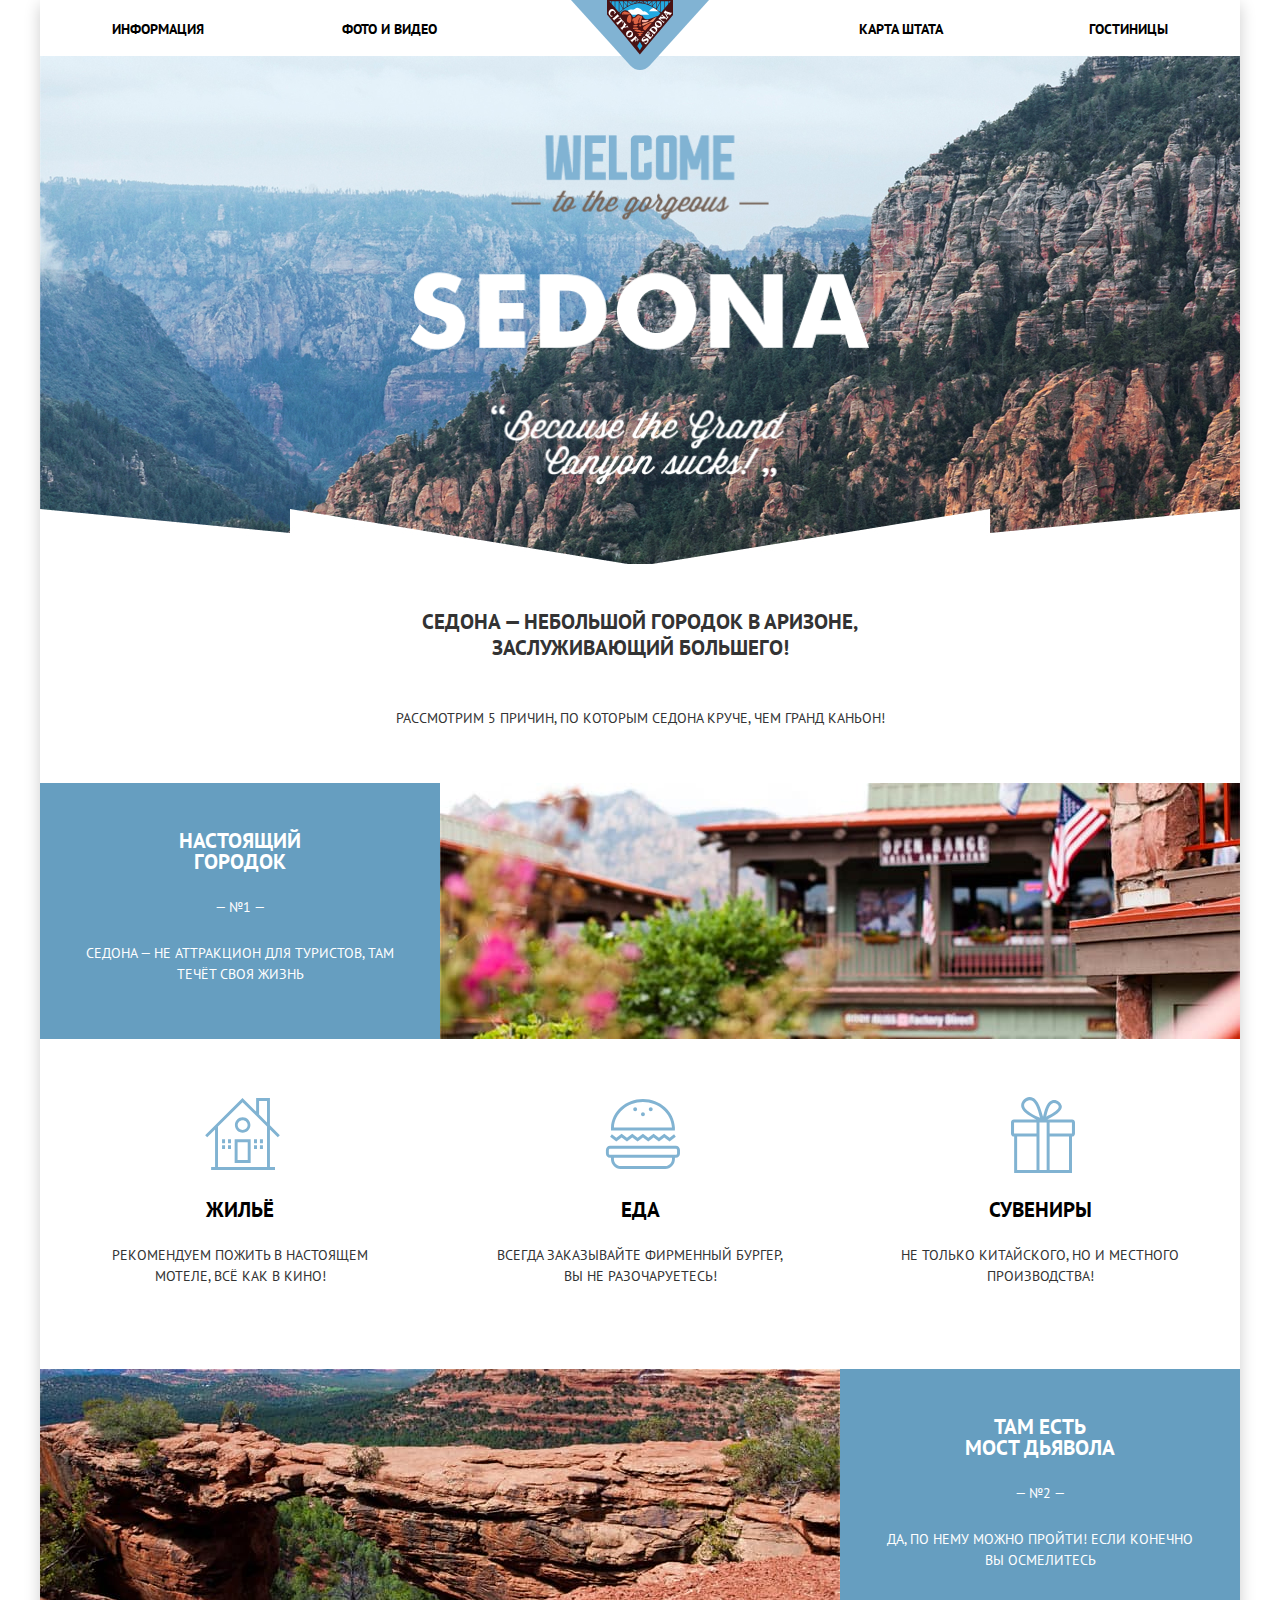
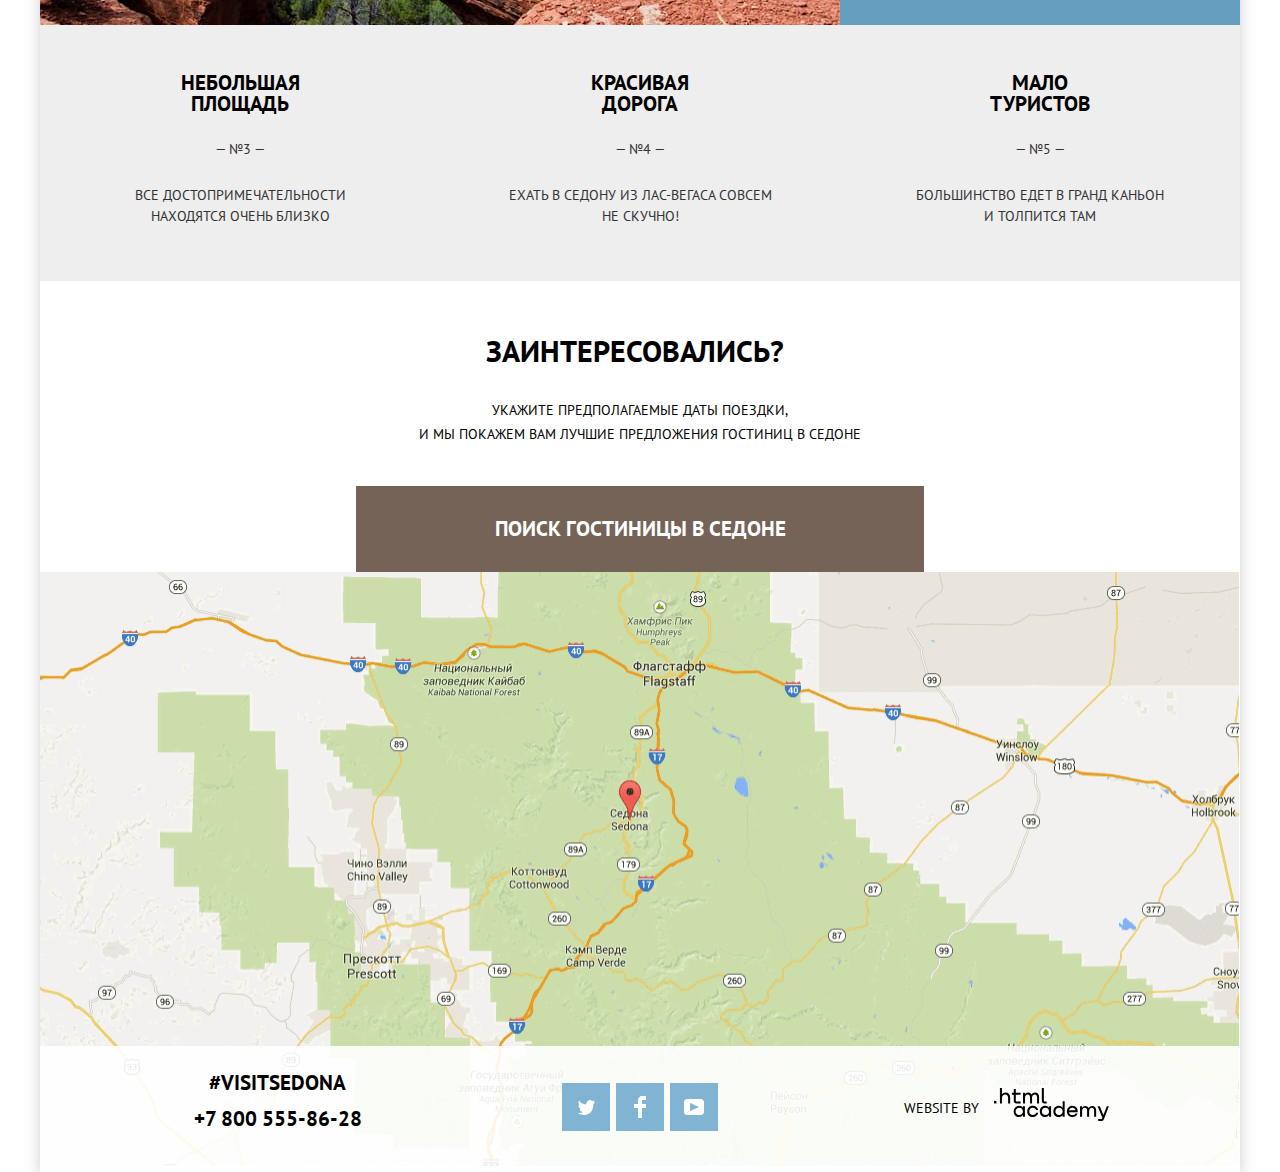
==== commit 08e6e9b2: "1" ====
--- a/index.html
+++ b/index.html
@@ -11,7 +11,7 @@
   <link rel="stylesheet"
     href="https://fonts.googleapis.com/css2?family=PT+Sans:wght@400;700&display=swap;subset=latin,cyrillic">
   <link href="css/normalize.css" rel="stylesheet">
-  <link href="css/style.css" rel="stylesheet">
+  <link href="css/style.min.css" rel="stylesheet">
 </head>
 
 <body class="page-body">
--- a/css/style.min.css
+++ b/css/style.min.css
@@ -0,0 +1 @@
+@keyframes bounce{0%{transform:translateY(-400px)}to{transform:translateY(0)}}@keyframes shake{0%,to{transform:translateX(0)}10%,30%,50%,70%,90%{transform:translateX(-10px)}20%,40%,60%,80%{transform:translateX(10px)}}:root{--basic-blue:#81B3D2;--basic-dark-blue:#669EC0;--basic-deep-blue:#5496BD;--basic-brown:#766357;--basic-dark-brown:#604E43;--basic-deep-brown:#503E33;--basic-black:#000000;--basic-middle-black:#333333;--basic-neutral:#EEEEEE;--basic-gray:#F2F2F2;--basic-white:#FFFFFF;--basic-dark-gray:#888888;--basic-warm-gray:#BDBBBC;--basic-light-gray:#E5E5E5;--basic-pastel-gray:#EBEBEB;--basic-deep-gray:#666666;--basic-shadow-black:rgba(0, 0, 0, 0.25);--basic-white-transparent:rgba(255, 255, 255, 0.3);--basic-transparent:rgba(255, 255, 255, 0.9);--basic-shadow-gray:rgba(0, 1, 1, 0.15);--basic-shadow-dark-gray:rgba(0, 1, 1, 0.2)}.page-body{width:100%;min-width:1200px;margin:0;padding:0;font-family:"PT Sans",Arial,sans-serif;font-size:14px;line-height:21px;font-weight:400;text-transform:uppercase;color:var(--basic-black)}.container{display:grid;grid-template-rows:min-content 1fr min-content;align-content:start;width:1200px;margin:0 auto;background-color:var(--basic-white);box-shadow:0 5px 15px var(--basic-shadow-dark-gray)}.reset-list{margin:0;padding:0;list-style:none}.visually-hidden{position:absolute;width:1px;height:1px;margin:-1px;border:0;padding:0;white-space:nowrap;clip-path:inset(100%);clip:rect(0 0 0 0);overflow:hidden}.main-header{display:grid}.main-header-logo,.main-navigation{grid-column-start:1;grid-row-start:1}.main-header-logo{grid-row-end:3;justify-self:center;z-index:2}.main-navigation{width:100%;line-height:26px;font-weight:700}.site-navigation{display:grid;grid-template-columns:200px 200px 1fr 200px 200px;gap:30px;margin:14px 72px 34px}.site-navigation li:nth-child(3){grid-column-start:-3;margin-right:-5px;text-align:end}.site-navigation li:nth-child(4){grid-column-start:-2;text-align:end}.site-navigation a{display:inline-block;vertical-align:middle;padding:0;font-weight:700;text-decoration:none;color:var(--basic-black)}.site-navigation a:hover{color:var(--basic-blue)}.site-navigation a:active{color:var(--basic-black);mix-blend-mode:normal;opacity:.3}.site-navigation .current-page{color:var(--basic-brown)}.main{margin-top:-20px}.main-index{grid-column-start:1;grid-row-end:-1}.welcome-intro{display:flex;width:1200px;height:508px;max-width:100%;justify-content:center;align-items:center;background-color:var(--basic-dark-blue);background-image:url(../img/background-main.jpg);background-position:0 0;background-repeat:no-repeat}.description{width:800px;margin-bottom:52px;padding:0 200px;color:var(--basic-middle-black);line-height:26px;text-align:center}.description h2{margin-top:45px;margin-bottom:44px;font-size:21px}.reasons-list{display:grid;grid-template-rows:min-content min-content min-content min-content}.reasons-item{display:grid;grid-template-columns:1fr 1fr;margin:0;padding:0;justify-content:center;background-color:var(--basic-dark-blue)}.reasons-item:first-child{order:-2}.reasons-img{display:block}.two-reason{order:-1}.reasons h3{margin:7px 0 0;font-size:21px}.first-reason{padding:40px;color:var(--basic-white);text-align:center}.second-reasons-list{display:grid;grid-template-columns:1fr 1fr 1fr;justify-content:center;padding-top:47px;padding-bottom:54px;background-color:var(--basic-neutral)}.second-reasons-item h3{margin:0}.first-reason p,.second-reasons-item p{margin:25px 0 0}.second-reasons-item{padding:0 30px;text-align:center}.advantages{margin:0 25px;order:-1}.advantages-list{display:grid;grid-template-columns:1fr 1fr 1fr;grid-gap:50px;margin-top:160px;margin-bottom:68px;text-align:center}.advantage-item,.search-form{position:relative}.advantage-item h3{margin:0 0 25px}.advantage-item p,.second-reasons-item p{color:var(--basic-middle-black)}.advantage-item::before{position:absolute;content:"";top:-105px;left:140px;width:75px;height:80px;background-repeat:no-repeat;background-position:50% 50%}.advantage-item-house::before{background-image:url(../img/icons/house-icon.svg)}.advantage-item-food::before{background-image:url(../img/icons/food-icon.svg)}.advantage-item-souvenir::before{background-image:url(../img/icons/souvenir-icon.svg)}.search-form{margin-top:58px;line-height:24px;text-align:center}.search-form h2{font-size:30px;margin-bottom:35px;margin-left:-10px;padding:0 50px}.search-form>p{margin-bottom:40px;padding:0 50px}.box-popup,.search-form-popup{display:block;position:absolute}.box-popup{left:315px;width:568px;height:395px;overflow:hidden;z-index:2}.search-form-popup{padding:55px;line-height:26px;font-weight:700;background:var(--basic-white);box-shadow:0 7px 15px var(--basic-shadow-gray)}.popup-close{display:none}.popup-show{display:block;animation:bounce 1s}.popup-error{animation:shake 1s}.search-form-intro{display:flex;flex-wrap:wrap}.footer-contacts p,.search-item,.search-item label{margin:0}.search-item input{height:34px;font:inherit;color:var(--basic-black);text-transform:uppercase;background-color:var(--basic-gray);border:2px solid transparent;outline:0;cursor:pointer}.search-item input::placeholder{color:var(--basic-black)}.search-item input::-webkit-input-placeholder{color:var(--basic-black)}.search-item input:-moz-placeholder{color:var(--basic-black);opacity:1}.search-item input::-moz-placeholder{color:var(--basic-black);opacity:1}.search-item input:-ms-input-placeholder{color:var(--basic-black)}.search-item input:hover{background-color:var(--basic-pastel-gray)}.search-item input:focus{background-color:var(--basic-white);border:2px solid var(--basic-light-gray)}.search-date{position:relative;width:460px;margin-bottom:29px}.search-date input{width:289px;padding:0 40px 0 13px;margin-left:18px}.search-date .button-calendar{position:absolute;top:7px;right:10px;width:21px;height:23px}.search-adults-children{display:flex;width:458px;justify-content:space-between}.price input[type=number]::-webkit-inner-spin-button,.price input[type=number]::-webkit-outer-spin-button,.search-people input[type=number]::-webkit-inner-spin-button,.search-people input[type=number]::-webkit-outer-spin-button{-webkit-appearance:none}.price input[type=number],.price input[type=number]:focus,.price input[type=number]:hover,.search-people input[type=number],.search-people input[type=number]:focus,.search-people input[type=number]:hover{appearance:none;-moz-appearance:textfield}.search-people input{width:30px;padding:0 40px;text-align:center;margin-left:38px}.search-people:last-child input{margin-left:22px}.map,.search-people{position:relative}.search-people .button-minus,.search-people .button-plus{position:absolute;top:3px;right:76px;width:34px;height:34px}.search-people .button-plus{right:2px}.map{z-index:0}.google-map{position:absolute;z-index:1}.main-footer{display:grid;grid-template-columns:2fr 1fr 2fr;align-self:end;grid-row-end:-1;grid-column-start:1;z-index:2;min-height:120px;line-height:26px;background:var(--basic-transparent)}.footer-contacts{display:flex;flex-direction:column;align-items:center;justify-content:center;margin-top:-7px;margin-left:-5px;font-size:21px;line-height:26px;color:var(--basic-black);font-weight:700}.phone{margin:10px 0;color:var(--basic-black);text-decoration:none}.footer-copyright{display:flex;justify-content:center;align-items:center;margin:-3px 0 0;padding-left:12px}.logo-academy{margin-left:15px;margin-top:3px}.logo-academy:hover path{fill:var(--basic-blue)}.logo-academy:focus path{fill:var(--basic-warm-gray)}.footer-social{align-items:center;margin:34px 0;padding-bottom:4px}.footer-social,.footer-social ul,.social-button{display:flex;justify-content:center}.footer-social ul{flex-wrap:wrap}.social-button{align-items:center;margin:3px;width:48px;height:48px;color:inherit;background-color:var(--basic-blue)}.social-button:hover{background:var(--basic-dark-blue)}.social-button:focus{background:var(--basic-deep-blue)}.social-button:focus path{mix-blend-mode:normal;opacity:.3}.button,.button-link{vertical-align:middle;font-weight:700;text-align:center;color:var(--basic-white);cursor:pointer}.button{font-size:21px;line-height:26px;text-transform:uppercase;border:0}.button-link{display:inline-block;margin-top:10px;padding:3px;line-height:21px;font-size:14px;text-decoration:none}.button-search{padding:30px;width:568px}.button-mid{padding:16px;width:458px}.button.button-blue.button-mid{margin-top:54px}.button-blue.button-link{width:104px}.button-brown.button-link{width:136px}.button-blue{background-color:var(--basic-blue)}.button-blue:hover{background-color:var(--basic-dark-blue)}.button-blue:active{color:var(--basic-white-transparent);background-color:var(--basic-deep-blue);box-shadow:0 4px 4px var(--basic-shadow-black)}.button-brown{background-color:var(--basic-brown)}.button-brown:hover{background-color:var(--basic-dark-brown)}.button-brown:active{color:var(--basic-white-transparent);background-color:var(--basic-deep-brown);box-shadow:0 4px 4px var(--basic-shadow-black)}.button-transparent{padding:6px 33px;margin-left:88px;margin-top:17px;font-size:14px;line-height:21px;font-weight:400;color:var(--basic-white);background-color:transparent;border:solid 2px var(--basic-white);border-radius:2px}.button-transparent:hover{color:var(--basic-black);background-color:var(--basic-white)}.button-icon{display:flex;justify-content:center;align-items:center;border:0;padding:0;background-color:transparent;cursor:pointer}.button-icon:hover path,.button-icon:hover rect{fill:var(--basic-black)}.button-icon:active path,.button-icon:active rect{fill:var(--basic-blue)}.filters{width:1200px;max-width:100%;padding:7px 0;color:var(--basic-white);background-color:var(--basic-dark-blue);background-image:url(../img/background.jpg);background-position:0 0;background-repeat:no-repeat;background-size:cover}.filters-form{display:grid;gap:5px;grid-template-columns:250px 250px 1fr;margin:0 72px;padding-top:20px}.filters legend{font-size:16px;font-weight:700;margin-bottom:25px}.filter{margin:0;padding:0;border:0}.filter:last-child{justify-self:end}.filter-option{margin-left:38px;margin-bottom:25px}.filter-option label{position:relative;display:block}.filter-input-checkbox+label::after{content:"";position:absolute;top:0;left:-38px;width:23px;height:23px;background-image:url(../img/icons/checkbox-off.svg);background-repeat:no-repeat;background-position:0 0}.filter-input-checkbox:checked+label::after{content:"";position:absolute;top:0;left:-38px;width:27px;height:23px;background-image:url(../img/icons/checkbox-on.svg);background-repeat:no-repeat;background-position:0 0}.filter-input-checkbox:checked:focus+label::after,.filter-input-checkbox:focus+label::after{opacity:.7}.filter-input-checkbox:checked:disabled+label::after,.filter-input-checkbox:disabled+label::after{opacity:.3}.filter-cost legend{margin-bottom:10px}.price-controls{position:relative;display:flex;width:315px;height:32px;border:solid 2px var(--basic-white);border-radius:2px}.price{display:flex;align-items:center;width:158px}.min-price{margin-left:65px}.max-price{margin-left:45px}.price-controls input{width:40px;padding:0 5px;text-align:left;border:0;background-color:transparent;color:var(--basic-white);font-size:14px;line-height:21px;outline:0}.price-controls .line{position:absolute;left:158px;top:5px;width:2px;height:22px;background-color:var(--basic-white)}.range-controls{position:relative;height:9px;padding-top:9px;margin-bottom:20px}.range-controls .scale{width:316px;margin:11px 0 11px 2px;height:2px;background:var(--basic-white-transparent);mix-blend-mode:normal;box-shadow:0 4px 4px var(--basic-shadow-black)}.range-controls .bar{width:250px;height:2px;background:var(--basic-white)}.range-controls .toggle{position:absolute;top:11px;left:0;width:21px;height:21px;background-image:url(../img/icons/filter-button.svg);background-position:center;background-repeat:no-repeat}.range-controls .toggle-max{left:253px}.range-controls .toggle:hover{transform:scale(1.25)}.result{display:flex;align-items:flex-start;margin:0 72px;padding-top:2px}.result h2{margin:15px 48px 48px 3px}.sorting{margin:16px 0 0;font-size:12px;line-height:18px}.sorting p{font-weight:400;margin:0 40px 0 0}.sort-option-list,.sorting{display:flex}.sort{margin-right:32px;text-decoration:none;color:var(--basic-black);mix-blend-mode:normal;opacity:.3;border-bottom:1px dashed var(--basic-blue)}.sort.current:hover,.sort:hover{color:var(--basic-blue);opacity:1}.sort.current:focus,.sort:focus{color:var(--basic-black);opacity:1;border:0}.sort.current{color:var(--basic-blue);opacity:1;border:0}.descending-order{justify-self:flex-end;flex-grow:1}.sort-up-down-list{display:flex;justify-content:flex-end}.sort-up-down svg{margin-top:25px;margin-left:8px;padding:0;width:11px;height:10px}.arrow-up-down:hover path{fill:var(--basic-black)}.arrow-up-down.current path,.arrow-up-down:focus path{fill:var(--basic-blue)}.catalog-item{border-top:solid 2px var(--basic-light-gray)}.catalog-item:last-child{border-bottom:solid 2px var(--basic-light-gray)}.product{display:grid;grid-template-columns:135px 1fr 130px;grid-gap:29px;margin:23px 72px 25px}.product-image{margin-top:5px;align-self:center;order:-1}.product-description{display:flex;flex-wrap:wrap;width:280px}.product-description p{width:110px;margin:0 6px 0 0;color:var(--basic-middle-black)}.name-hotel{padding:0;margin-top:0;margin-bottom:6px;font-size:21px;line-height:26px;font-weight:700;text-decoration:none;color:var(--basic-black)}.name-hotel:hover{color:var(--basic-blue)}.name-hotel:focus{color:var(--basic-black);mix-blend-mode:normal;opacity:.3}.product-rating{display:flex;flex-direction:column;justify-content:space-between}.rating-stars{align-self:flex-end;margin-top:5px}.product-rating span{margin-bottom:4px;padding:3px 15px;align-self:flex-end;color:var(--basic-deep-gray);background-color:var(--basic-gray)}